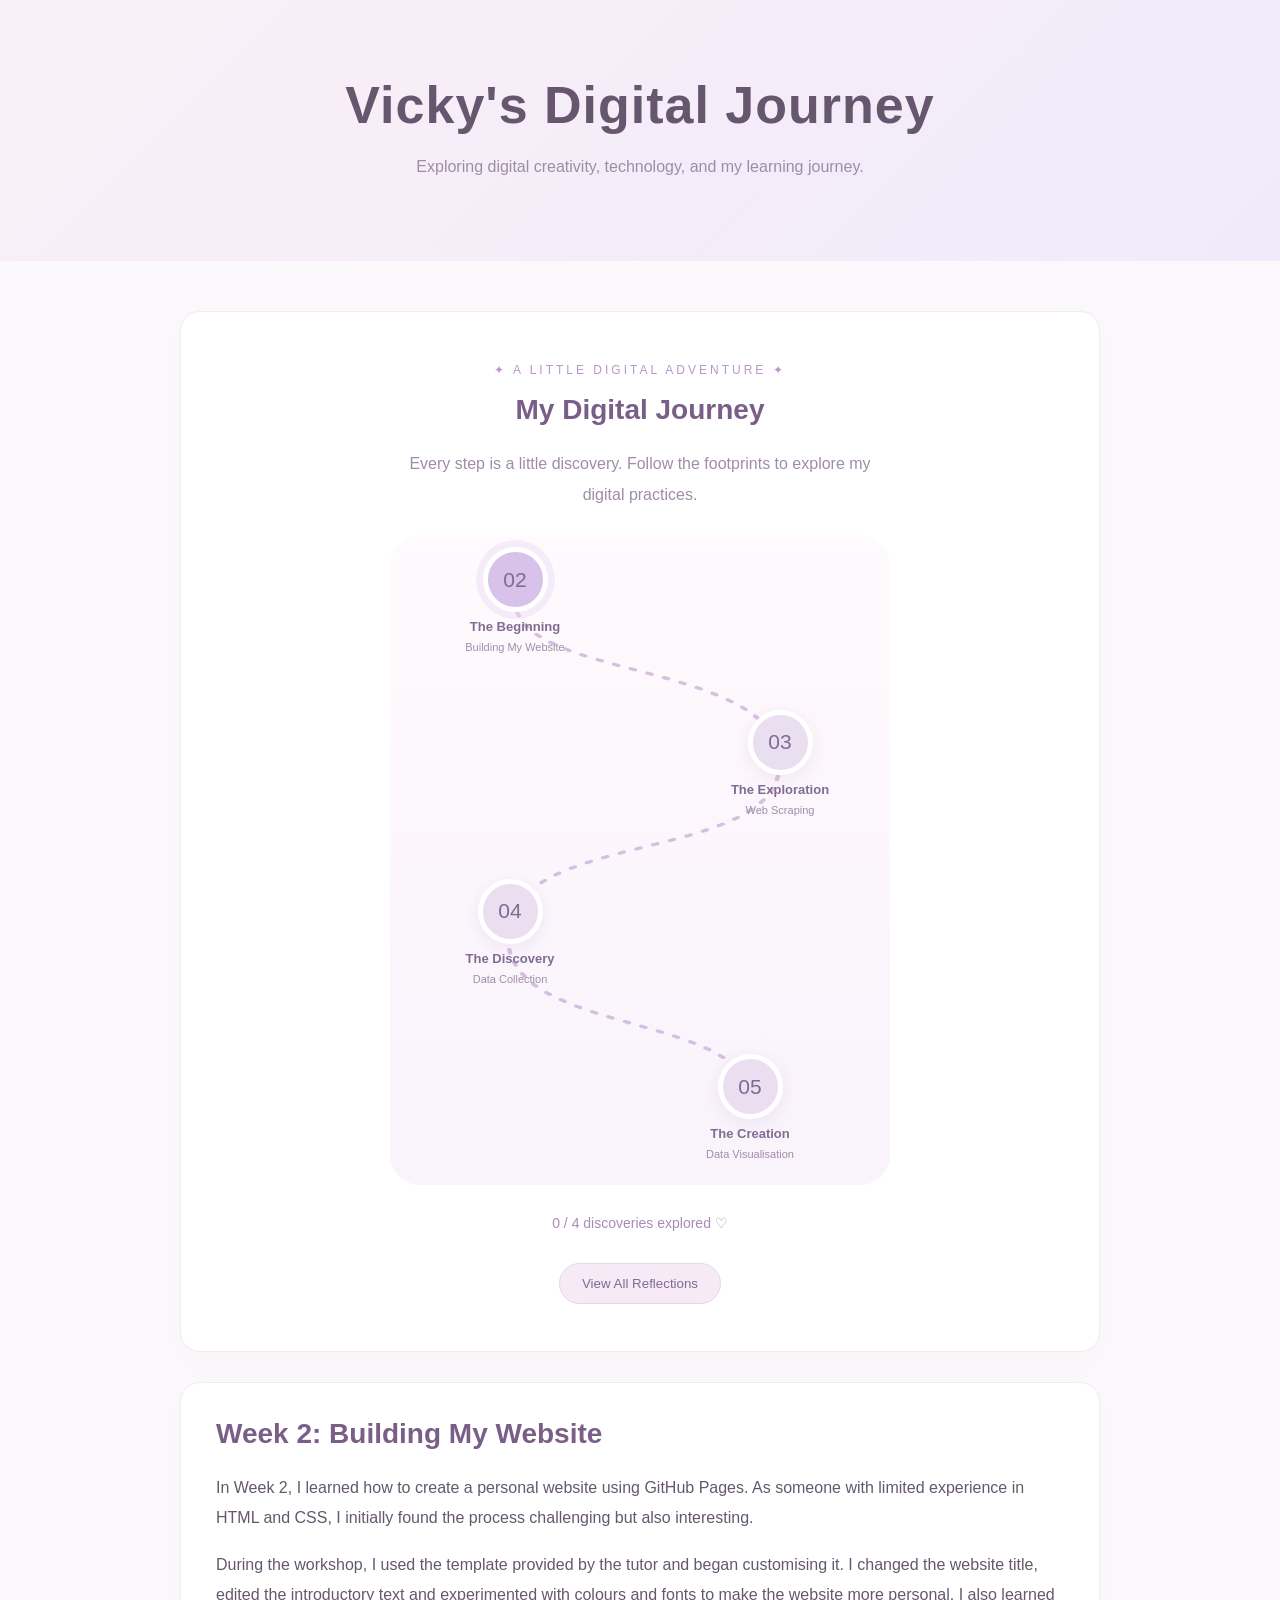
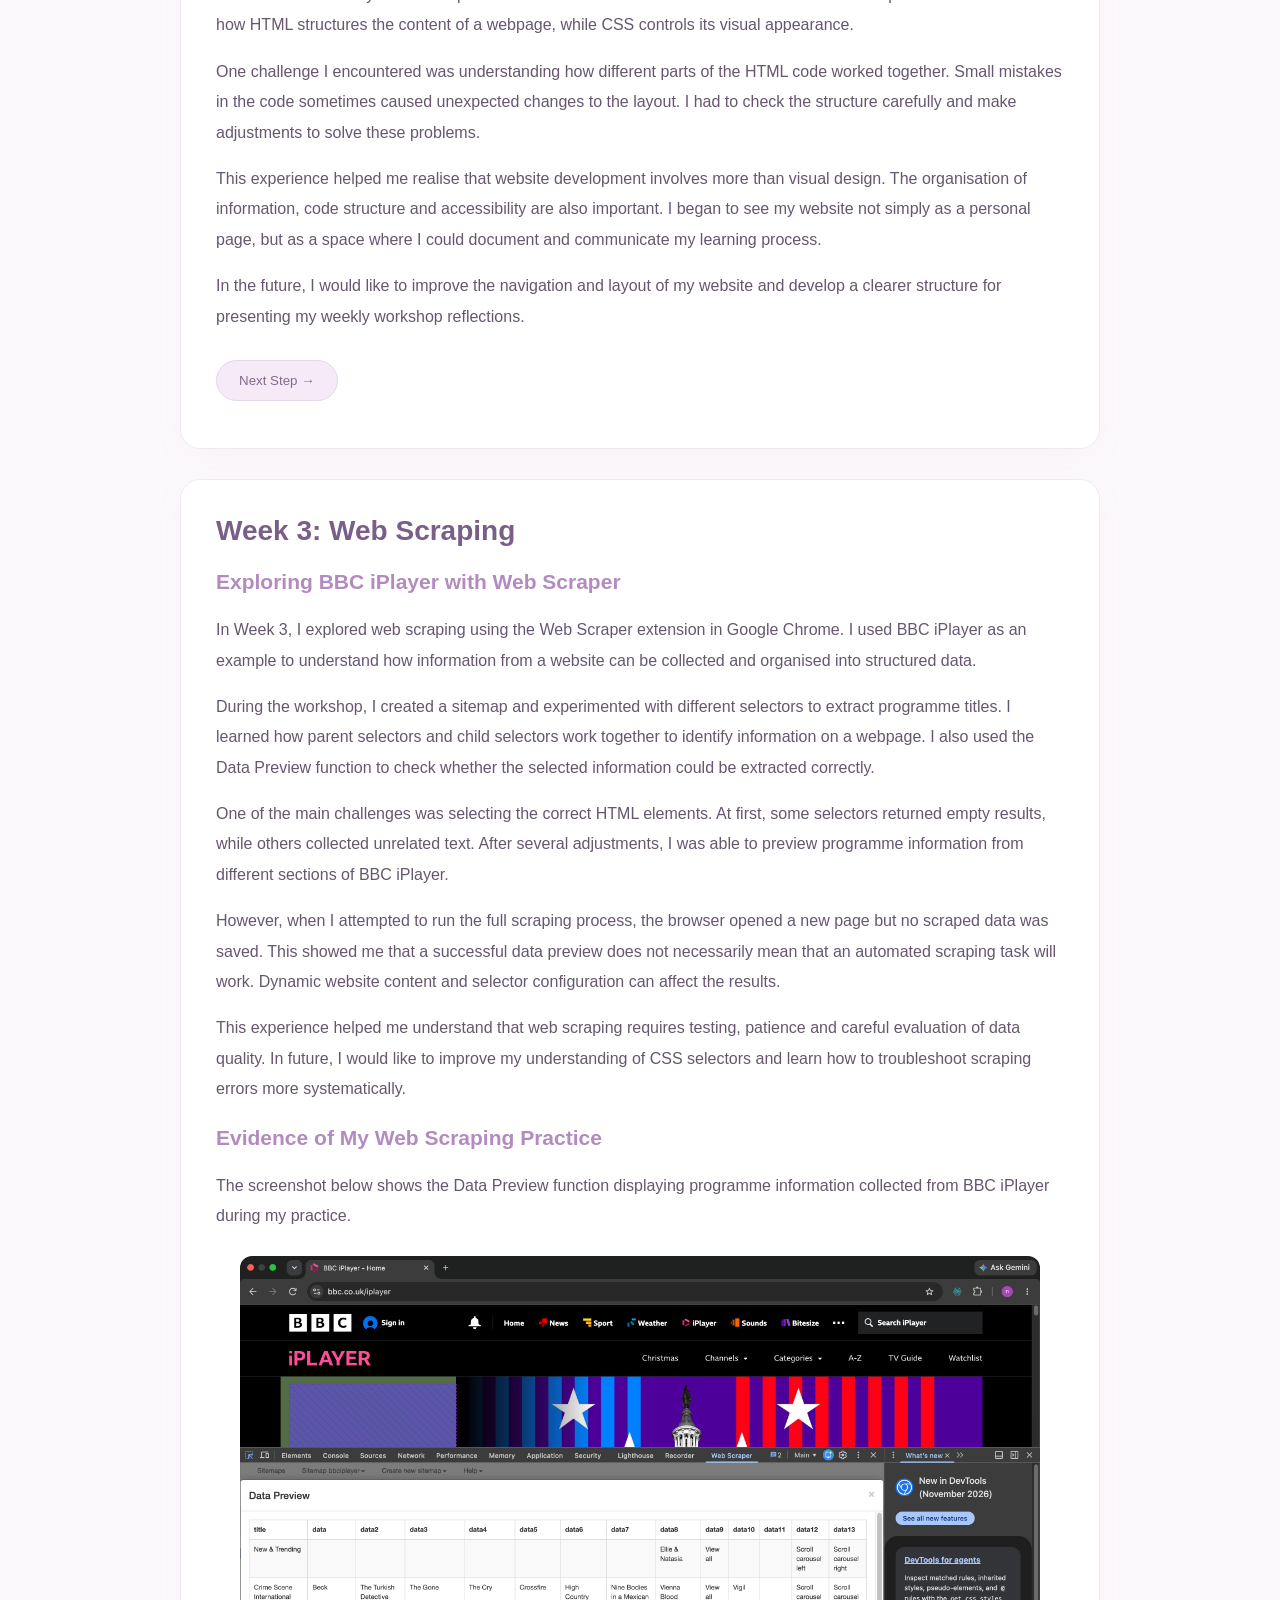
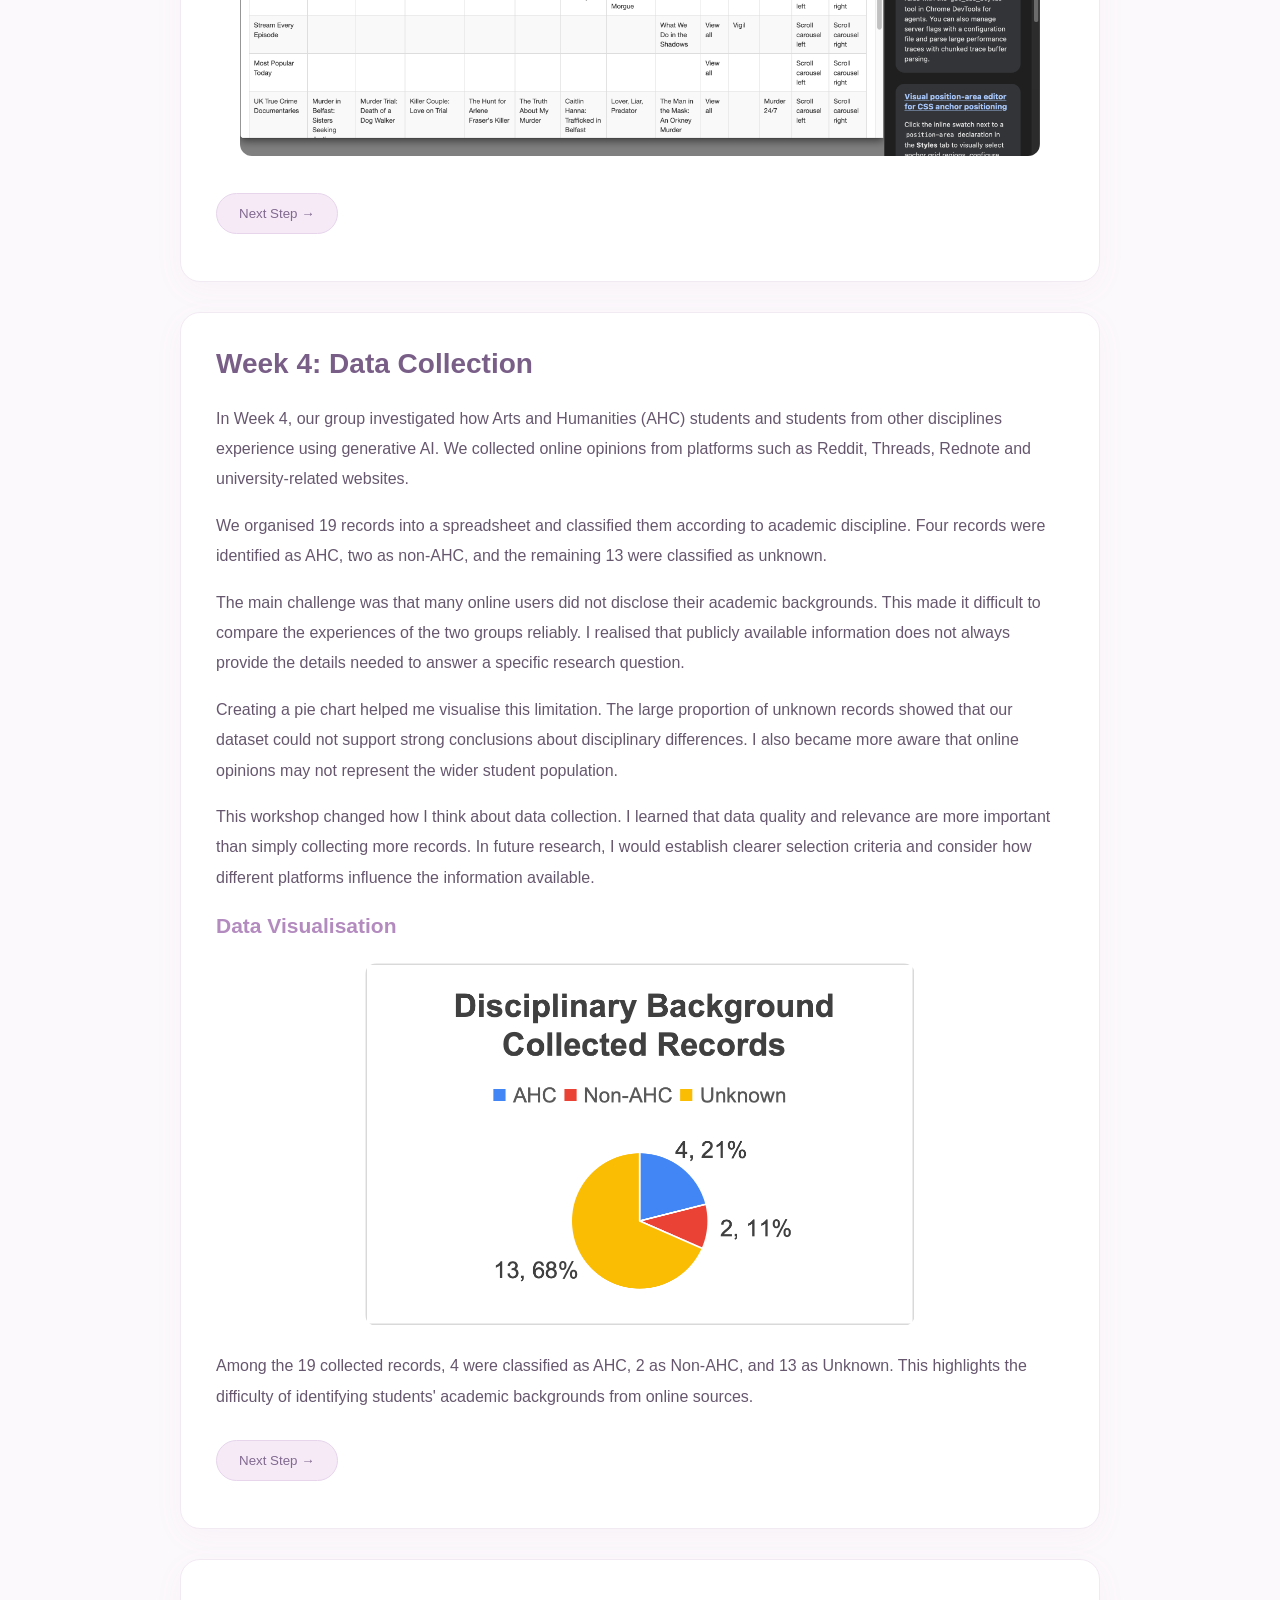
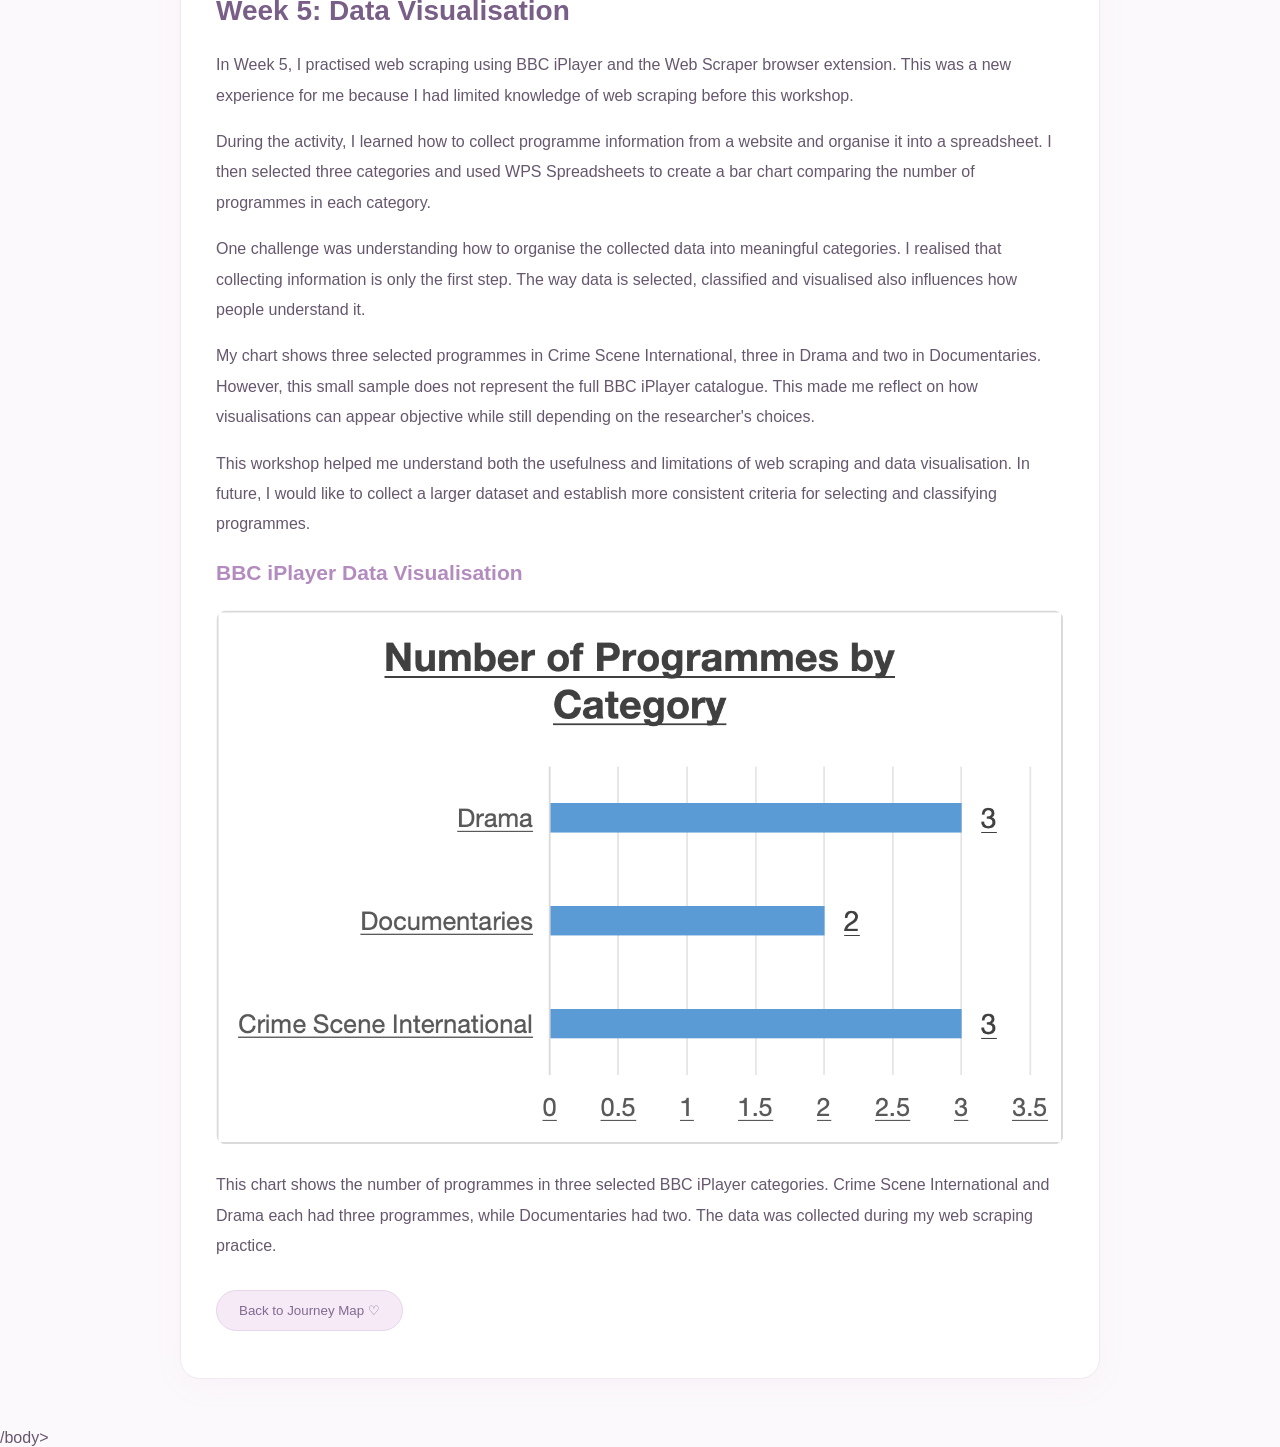
==== index.html @ 3b2c7983 "Update index.html" ====
<!DOCTYPE html>
<html lang="en">
<head>
    <meta charset="UTF-8">
    <meta name="viewport" content="width=device-width, initial-scale=1.0">
    <title>Vicky's Personal Website</title>
    <link rel="stylesheet" href="style.css">
</head>
<body>

<header>
    <h1>Vicky's Digital Journey</h1>
    <p>Exploring digital creativity, technology, and my learning journey.</p>
</header>
    
<main>
  
<section id="digital-practices" class="journey-home">
  <p class="journey-label">✦ A LITTLE DIGITAL ADVENTURE ✦</p>

  <h2>My Digital Journey</h2>
  <p class="journey-intro">
    Every step is a little discovery.
    Follow the footprints to explore my digital practices.
  </p>

  <div class="journey-map">
    <svg class="journey-path" viewBox="0 0 340 600"
         preserveAspectRatio="none" aria-hidden="true">
      <path d="M85 60 C85 135 265 115 265 210
               S80 270 80 370
               S265 435 245 540" />
    </svg>

    <button class="map-stop stop-1" data-week="2">
      <span class="stop-circle">02</span>
      <strong>The Beginning</strong>
      <small>Building My Website</small>
    </button>

    <button class="map-stop stop-2" data-week="3">
      <span class="stop-circle">03</span>
      <strong>The Exploration</strong>
      <small>Web Scraping</small>
    </button>

    <button class="map-stop stop-3" data-week="4">
      <span class="stop-circle">04</span>
      <strong>The Discovery</strong>
      <small>Data Collection</small>
    </button>

    <button class="map-stop stop-4" data-week="5">
      <span class="stop-circle">05</span>
      <strong>The Creation</strong>
      <small>Data Visualisation</small>
    </button>
  </div>

  <p id="journey-progress" class="journey-progress">
    Your journey begins here ♡
  </p>

  <button id="view-all" class="view-all">
    View All Reflections
  </button>
</section>

  <section id="week2">
    <h2>Week 2: Building My Website</h2>
   
<p>
  In Week 2, I learned how to create a personal website
  using GitHub Pages. As someone with limited experience
  in HTML and CSS, I initially found the process
  challenging but also interesting.
</p>

<p>
  During the workshop, I used the template provided
  by the tutor and began customising it. I changed
  the website title, edited the introductory text
  and experimented with colours and fonts to make
  the website more personal. I also learned how HTML
  structures the content of a webpage, while CSS
  controls its visual appearance.
</p>

<p>
  One challenge I encountered was understanding how
  different parts of the HTML code worked together.
  Small mistakes in the code sometimes caused
  unexpected changes to the layout. I had to check
  the structure carefully and make adjustments
  to solve these problems.
</p>

<p>
  This experience helped me realise that website
  development involves more than visual design.
  The organisation of information, code structure
  and accessibility are also important. I began
  to see my website not simply as a personal page,
  but as a space where I could document and
  communicate my learning process.
</p>

<p>
  In the future, I would like to improve the navigation
  and layout of my website and develop a clearer
  structure for presenting my weekly workshop
  reflections.
</p>
  </section>

<section id="week3">
  <h2>Week 3: Web Scraping</h2>

  <h3>Exploring BBC iPlayer with Web Scraper</h3>

  <p>
    In Week 3, I explored web scraping using the
    Web Scraper extension in Google Chrome.
    I used BBC iPlayer as an example to understand
    how information from a website can be collected
    and organised into structured data.
  </p>

  <p>
    During the workshop, I created a sitemap and
    experimented with different selectors to
    extract programme titles. I learned how
    parent selectors and child selectors work
    together to identify information on a webpage.
    I also used the Data Preview function to
    check whether the selected information
    could be extracted correctly.
  </p>

  <p>
    One of the main challenges was selecting
    the correct HTML elements. At first,
    some selectors returned empty results,
    while others collected unrelated text.
    After several adjustments, I was able
    to preview programme information from
    different sections of BBC iPlayer.
  </p>

  <p>
    However, when I attempted to run the full
    scraping process, the browser opened a
    new page but no scraped data was saved.
    This showed me that a successful data
    preview does not necessarily mean that
    an automated scraping task will work.
    Dynamic website content and selector
    configuration can affect the results.
  </p>

  <p>
    This experience helped me understand that
    web scraping requires testing, patience
    and careful evaluation of data quality.
    In future, I would like to improve my
    understanding of CSS selectors and
    learn how to troubleshoot scraping errors
    more systematically.
  </p>

  <h3>Evidence of My Web Scraping Practice</h3>

  <p>
    The screenshot below shows the Data Preview
    function displaying programme information
    collected from BBC iPlayer during my practice.
  </p>

 <img src="bbc-scraping.png"
     alt="BBC iPlayer web scraping data preview"
     width="800">
</section>
  <section id="week4">
    <h2>Week 4: Data Collection</h2>
   
<p>
  In Week 4, our group investigated how Arts and Humanities
  (AHC) students and students from other disciplines
  experience using generative AI. We collected online
  opinions from platforms such as Reddit, Threads,
  Rednote and university-related websites.
</p>

<p>
  We organised 19 records into a spreadsheet and
  classified them according to academic discipline.
  Four records were identified as AHC, two as non-AHC,
  and the remaining 13 were classified as unknown.
</p>

<p>
  The main challenge was that many online users did
  not disclose their academic backgrounds. This made
  it difficult to compare the experiences of the two
  groups reliably. I realised that publicly available
  information does not always provide the details
  needed to answer a specific research question.
</p>

<p>
  Creating a pie chart helped me visualise this
  limitation. The large proportion of unknown records
  showed that our dataset could not support strong
  conclusions about disciplinary differences.
  I also became more aware that online opinions may
  not represent the wider student population.
</p>

<p>
  This workshop changed how I think about data
  collection. I learned that data quality and relevance
  are more important than simply collecting more
  records. In future research, I would establish clearer
  selection criteria and consider how different
  platforms influence the information available.
</p>
      
<h3>Data Visualisation</h3>

<img
  src="饼png.png"
  alt="Pie chart showing the disciplinary background of collected records"
  style="width: 550px; max-width: 100%; height: auto;"
>

<p>
  Among the 19 collected records,
  4 were classified as AHC,
  2 as Non-AHC, and 13 as Unknown.
  This highlights the difficulty of
  identifying students' academic
  backgrounds from online sources.
</p>
  </section>

  <section id="week5">
    <h2>Week 5: Data Visualisation</h2>
   
<p>
  In Week 5, I practised web scraping using BBC iPlayer
  and the Web Scraper browser extension. This was a new
  experience for me because I had limited knowledge
  of web scraping before this workshop.
</p>

<p>
  During the activity, I learned how to collect programme
  information from a website and organise it into a
  spreadsheet. I then selected three categories and used
  WPS Spreadsheets to create a bar chart comparing the
  number of programmes in each category.
</p>

<p>
  One challenge was understanding how to organise the
  collected data into meaningful categories. I realised
  that collecting information is only the first step.
  The way data is selected, classified and visualised
  also influences how people understand it.
</p>

<p>
  My chart shows three selected programmes in Crime
  Scene International, three in Drama and two in
  Documentaries. However, this small sample does not
  represent the full BBC iPlayer catalogue. This made
  me reflect on how visualisations can appear objective
  while still depending on the researcher's choices.
</p>

<p>
  This workshop helped me understand both the usefulness
  and limitations of web scraping and data visualisation.
  In future, I would like to collect a larger dataset
  and establish more consistent criteria for selecting
  and classifying programmes.
</p>

      
<h3>BBC iPlayer Data Visualisation</h3>

<img
    src="bbc-chart.png"
    alt="Bar chart of selected BBC iPlayer programmes"
>

<p>
    This chart shows the number of programmes
    in three selected BBC iPlayer categories.
    Crime Scene International and Drama each
    had three programmes, while Documentaries
    had two. The data was collected during
    my web scraping practice.
</p>
  </section>
</main>


<script>
document.addEventListener("DOMContentLoaded", () => {
    const weeks = [2, 3, 4, 5];
    const stops = document.querySelectorAll(".map-stop");
    const progress = document.getElementById("journey-progress");

    let visited = new Set();

    try {
        const saved = JSON.parse(
            localStorage.getItem("vicky-journey") || "[]"
        );
        visited = new Set(saved.filter(w => weeks.includes(w)));
    } catch (error) {
        visited = new Set();
    }

    function updateMap() {
        stops.forEach(stop => {
            const week = Number(stop.dataset.week);
            stop.classList.toggle("completed", visited.has(week));
            stop.classList.toggle(
                "current",
                !visited.has(week) &&
                week === weeks.find(w => !visited.has(w))
            );
            stop.setAttribute(
                "aria-label",
                `Explore Week ${week}`
            );
        });

        progress.textContent =
            visited.size === 4
            ? "Journey completed! ✦"
            : `${visited.size} / 4 discoveries explored ♡`;
    }

    function explore(week) {
        visited.add(week);

        try {
            localStorage.setItem(
                "vicky-journey",
                JSON.stringify([...visited])
            );
        } catch (error) {
            // Continue without saved progress.
        }

        updateMap();
        document.getElementById(`week${week}`)
            ?.scrollIntoView({ behavior: "smooth" });
    }

    stops.forEach(stop => {
        stop.addEventListener("click", () => {
            explore(Number(stop.dataset.week));
        });
    });

    weeks.forEach((week, index) => {
        const section = document.getElementById(`week${week}`);
        if (!section) return;

        const button = document.createElement("button");
        button.className = "next-step";

        if (index < weeks.length - 1) {
            button.textContent = "Next Step →";
            button.addEventListener("click", () => {
                explore(weeks[index + 1]);
            });
        } else {
            button.textContent = "Back to Journey Map ♡";
            button.addEventListener("click", () => {
                document.getElementById("digital-practices")
                    ?.scrollIntoView({ behavior: "smooth" });
            });
        }

        section.appendChild(button);
    });

    document.getElementById("view-all")
        ?.addEventListener("click", () => {
            document.getElementById("week2")
                ?.scrollIntoView({ behavior: "smooth" });
        });

    updateMap();
});
</script>
/body>
</html>
---- style.css ----
/* Vicky's Digital Journey */

:root {
    --background: #fcf9fc;
    --white: #ffffff;
    --pink: #f5ddea;
    --lavender: #e6daf5;
    --purple: #aa8abd;
    --text: #66576e;
    --muted: #9e8da6;
}

* {
    box-sizing: border-box;
}

html {
    scroll-behavior: smooth;
}

body {
    margin: 0;
    font-family: Arial, sans-serif;
    background: var(--background);
    color: var(--text);
}

/* Header */

header {
    background: linear-gradient(
        135deg,
        #faf0f7,
        #f0eafa
    );
    color: var(--text);
    text-align: center;
    padding: 75px 20px 65px;
}

header h1 {
    font-size: clamp(32px, 5vw, 52px);
    font-weight: 600;
    letter-spacing: 1px;
    margin: 0 0 18px;
}

header p {
    color: var(--muted);
    font-size: 16px;
    line-height: 1.7;
}

/* Navigation */

nav {
    background: #ffffff;
    text-align: center;
    padding: 20px;
    border-bottom: 1px solid #f1e7f2;
}

nav a {
    color: #9475a5;
    text-decoration: none;
    margin: 0 15px;
    font-size: 14px;
    transition: color 0.3s;
}

nav a:hover {
    color: #d28cb7;
}

/* Main content */

main {
    max-width: 960px;
    margin: 50px auto;
    padding: 0 20px;
}

main section,
.card {
    background: var(--white);
    padding: 35px;
    margin-bottom: 30px;
    border-radius: 20px;
    border: 1px solid #f2eaf3;
    box-shadow: 0 8px 30px rgba(150, 120, 160, 0.05);
}

/* Headings */

main h2 {
    color: #795f88;
    font-size: 28px;
    margin-top: 0;
}

main h3 {
    color: #b38bbf;
    font-size: 21px;
}

/* Text */

main p {
    font-size: 16px;
    line-height: 1.9;
}

main a {
    color: #a37cb6;
}

main a:hover {
    color: #d28cb7;
}

/* Images and charts */

main img {
    display: block;
    max-width: 100%;
    height: auto;
    margin: 25px auto;
    border-radius: 12px;
}

/* Footer */

footer {
    text-align: center;
    padding: 35px 20px;
    background: #f5edf7;
    color: var(--muted);
    font-size: 13px;
}

/* Mobile */

@media (max-width: 600px) {
    header {
        padding: 55px 20px;
    }

    main {
        margin: 25px auto;
    }

    main section,
    .card {
        padding: 22px;
    }

    nav a {
        display: inline-block;
        margin: 7px;
    }
}


/* Dreamy journey map */

.journey-home {
    text-align: center;
    overflow: hidden;
}

.journey-label {
    font-size: 12px !important;
    letter-spacing: 3px;
    color: #b996c9;
}

.journey-intro {
    max-width: 500px;
    margin: 0 auto;
    color: #a08ca8;
}

.journey-map {
    position: relative;
    width: min(100%, 500px);
    height: 650px;
    margin: 25px auto;
    background: linear-gradient(
        180deg, #fffafd, #f9f3fc
    );
    border-radius: 30px;
}

.journey-path {
    position: absolute;
    inset: 0;
    width: 100%;
    height: 100%;
    overflow: visible;
}

.journey-path path {
    fill: none;
    stroke: #d7bfe1;
    stroke-width: 3;
    stroke-linecap: round;
    stroke-dasharray: 3 9;
}

.map-stop {
    position: absolute;
    transform: translate(-50%, -50%);
    border: none;
    background: transparent;
    cursor: pointer;
    display: flex;
    align-items: center;
    flex-direction: column;
    gap: 7px;
    width: 160px;
    color: #826b91;
    font-family: inherit;
}

.stop-circle {
    width: 65px;
    height: 65px;
    border-radius: 50%;
    display: grid;
    place-items: center;
    background: #e9dff0;
    border: 5px solid white;
    box-shadow: 0 4px 18px #bda5c333;
    font-size: 21px;
    transition: all 0.3s ease;
}

.map-stop strong {
    font-size: 13px;
}

.map-stop small {
    font-size: 11px;
    color: #a18eaa;
}

.map-stop:hover .stop-circle,
.map-stop:focus-visible .stop-circle {
    transform: scale(1.12);
}

.map-stop.completed .stop-circle {
    background: #f4d5e7;
}

.map-stop.current .stop-circle {
    background: #d8c2eb;
    box-shadow: 0 0 0 7px #eadbf477;
}

.stop-1 { left: 25%; top: 10%; }
.stop-2 { left: 78%; top: 35%; }
.stop-3 { left: 24%; top: 61%; }
.stop-4 { left: 72%; top: 88%; }

.journey-progress {
    color: #a78cb4;
    font-size: 14px;
}

.view-all,
.next-step {
    border: 1px solid #e6d5eb;
    background: #f6eaf7;
    color: #826a90;
    padding: 12px 22px;
    border-radius: 30px;
    cursor: pointer;
    font-family: inherit;
    margin: 12px 0;
}

.view-all:hover,
.next-step:hover {
    background: #ecd9f0;
}

@media (max-width: 600px) {
    .journey-map {
        height: 580px;
    }

    .map-stop {
        width: 125px;
    }

    .map-stop strong {
        font-size: 12px;
    }

    .map-stop small {
        font-size: 10px;
    }
}
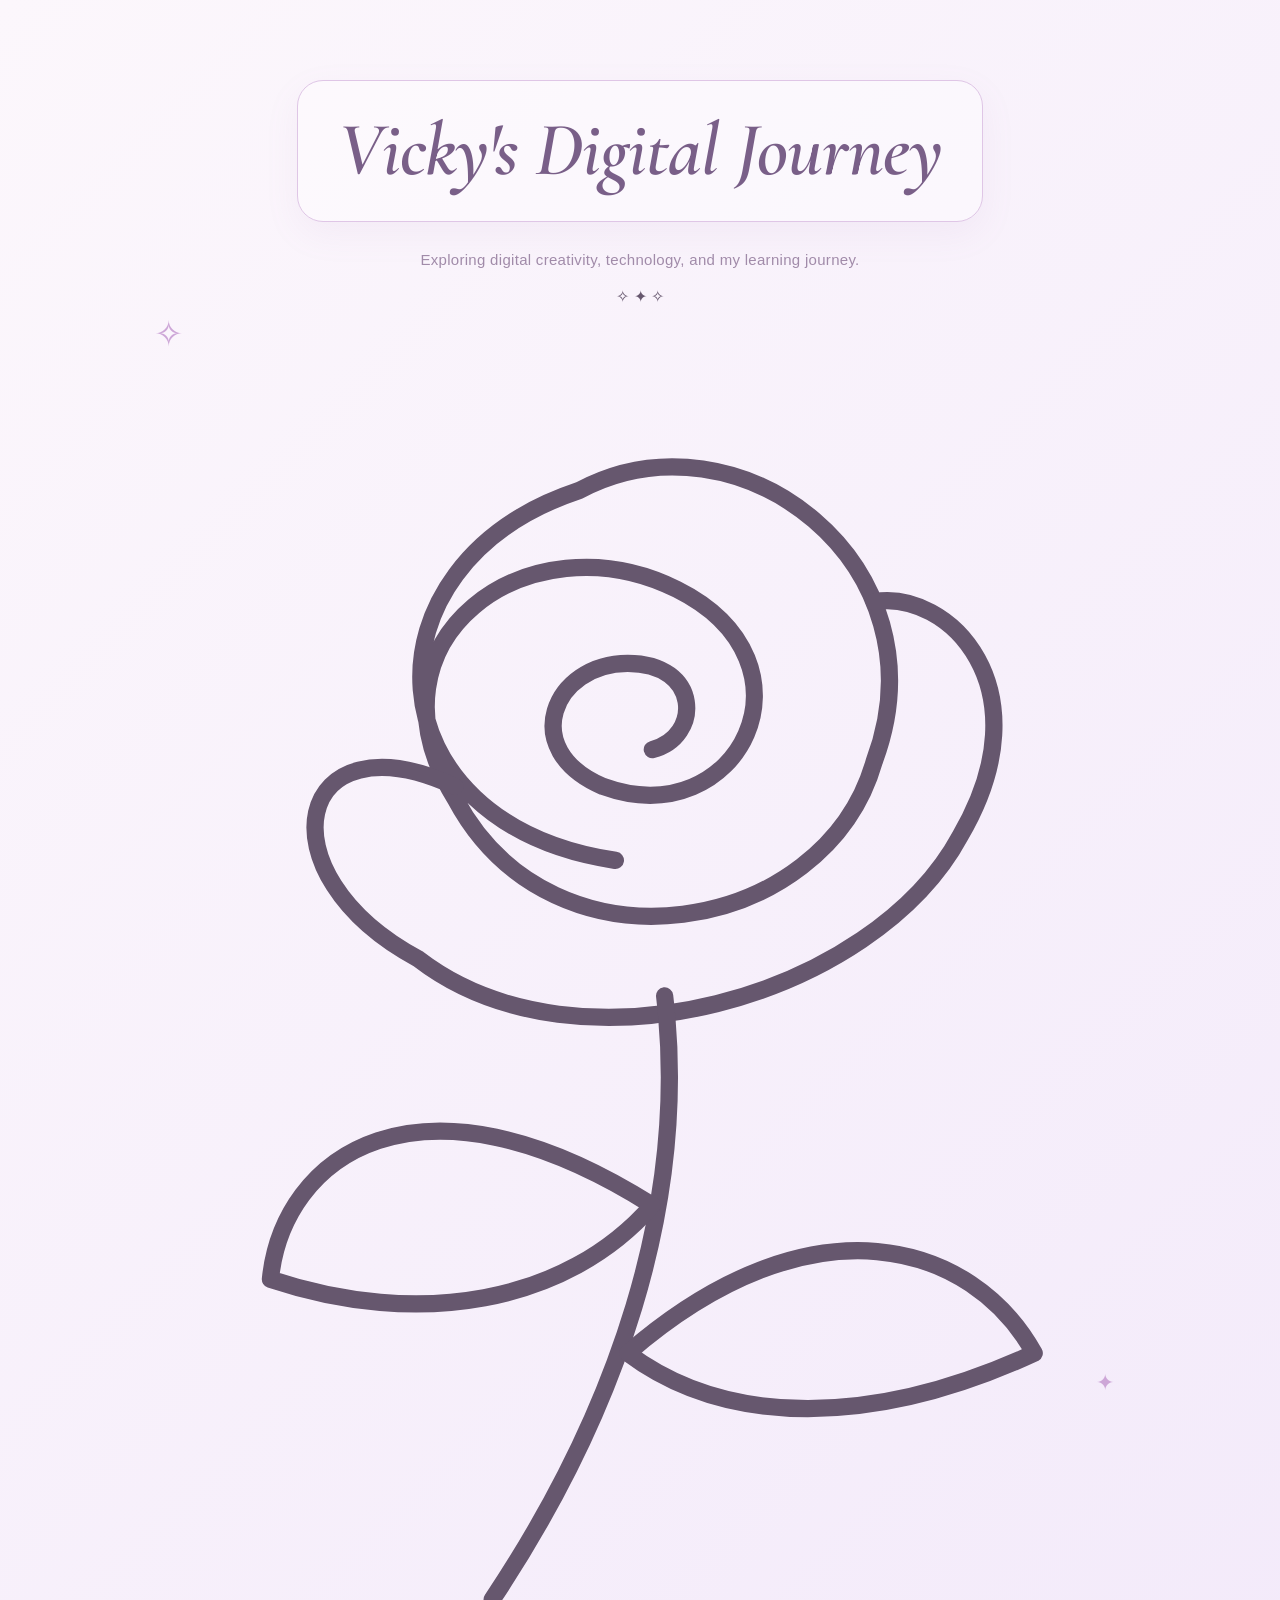
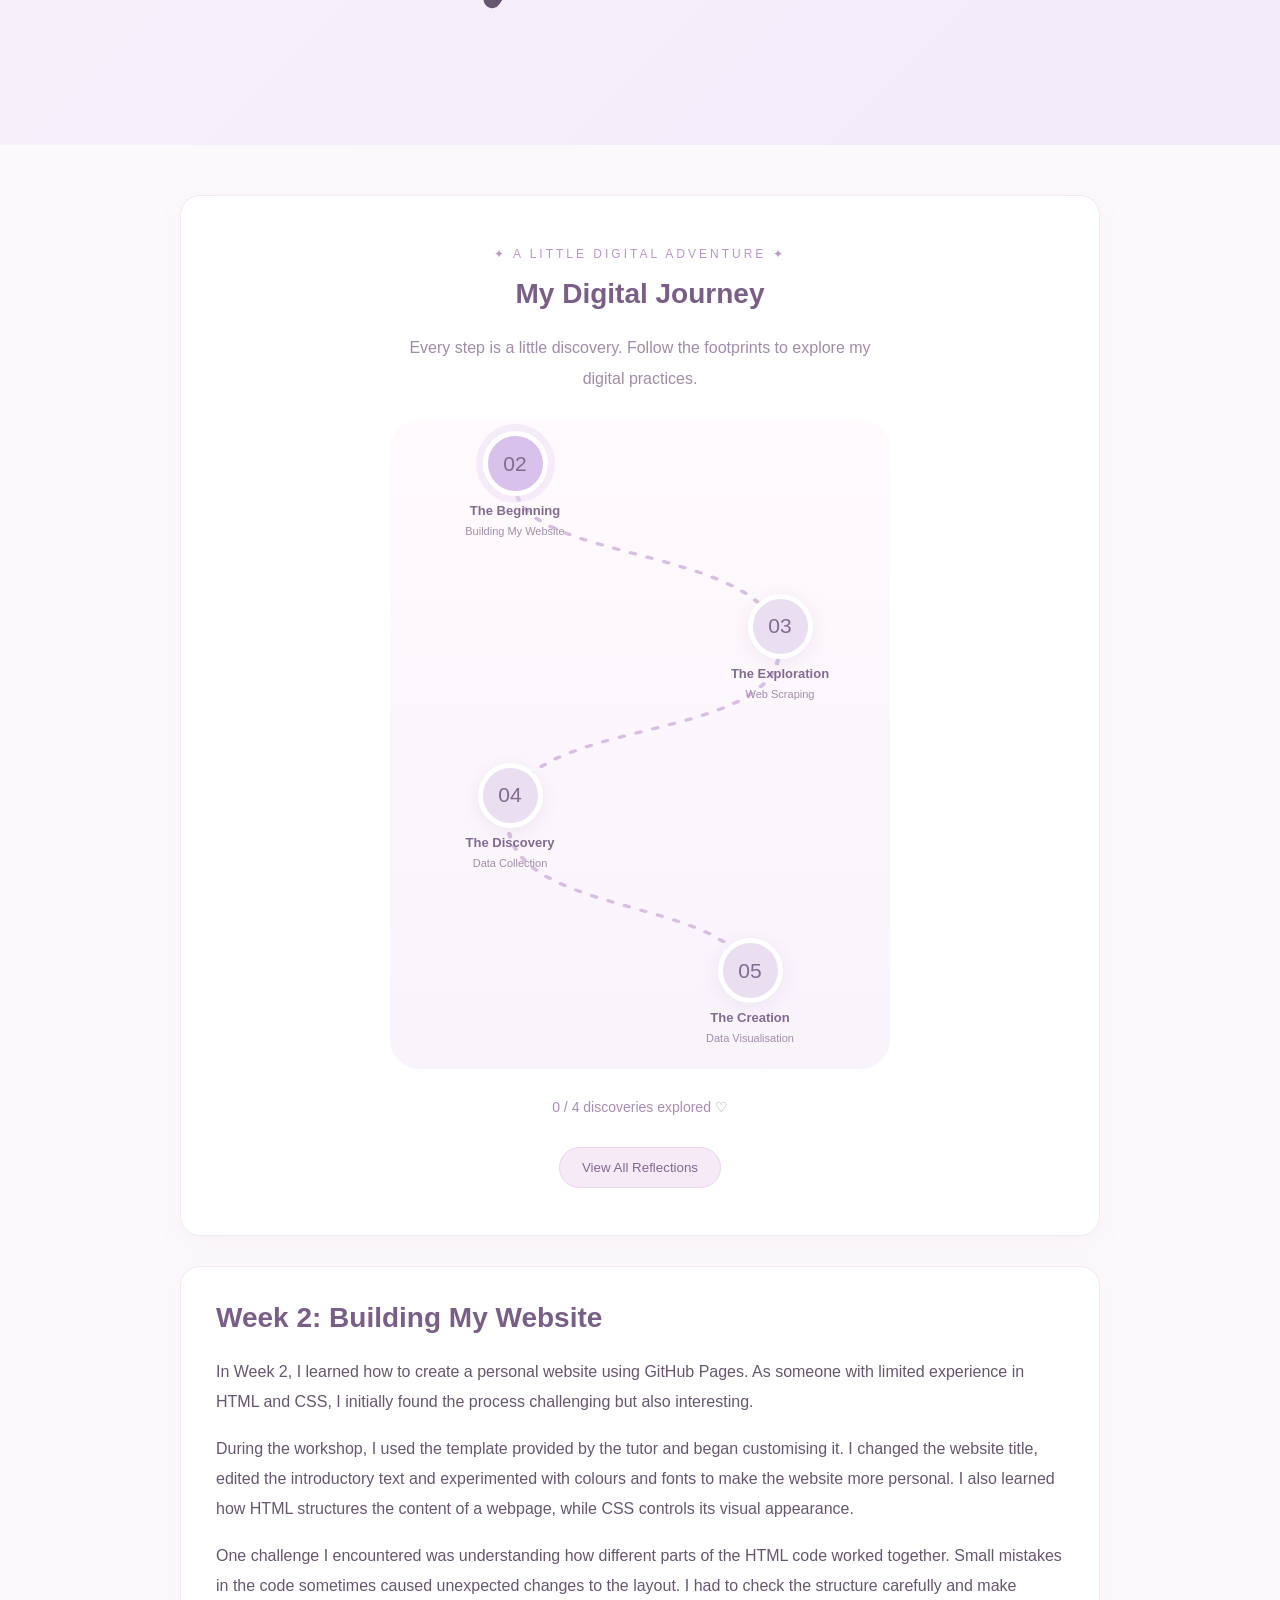
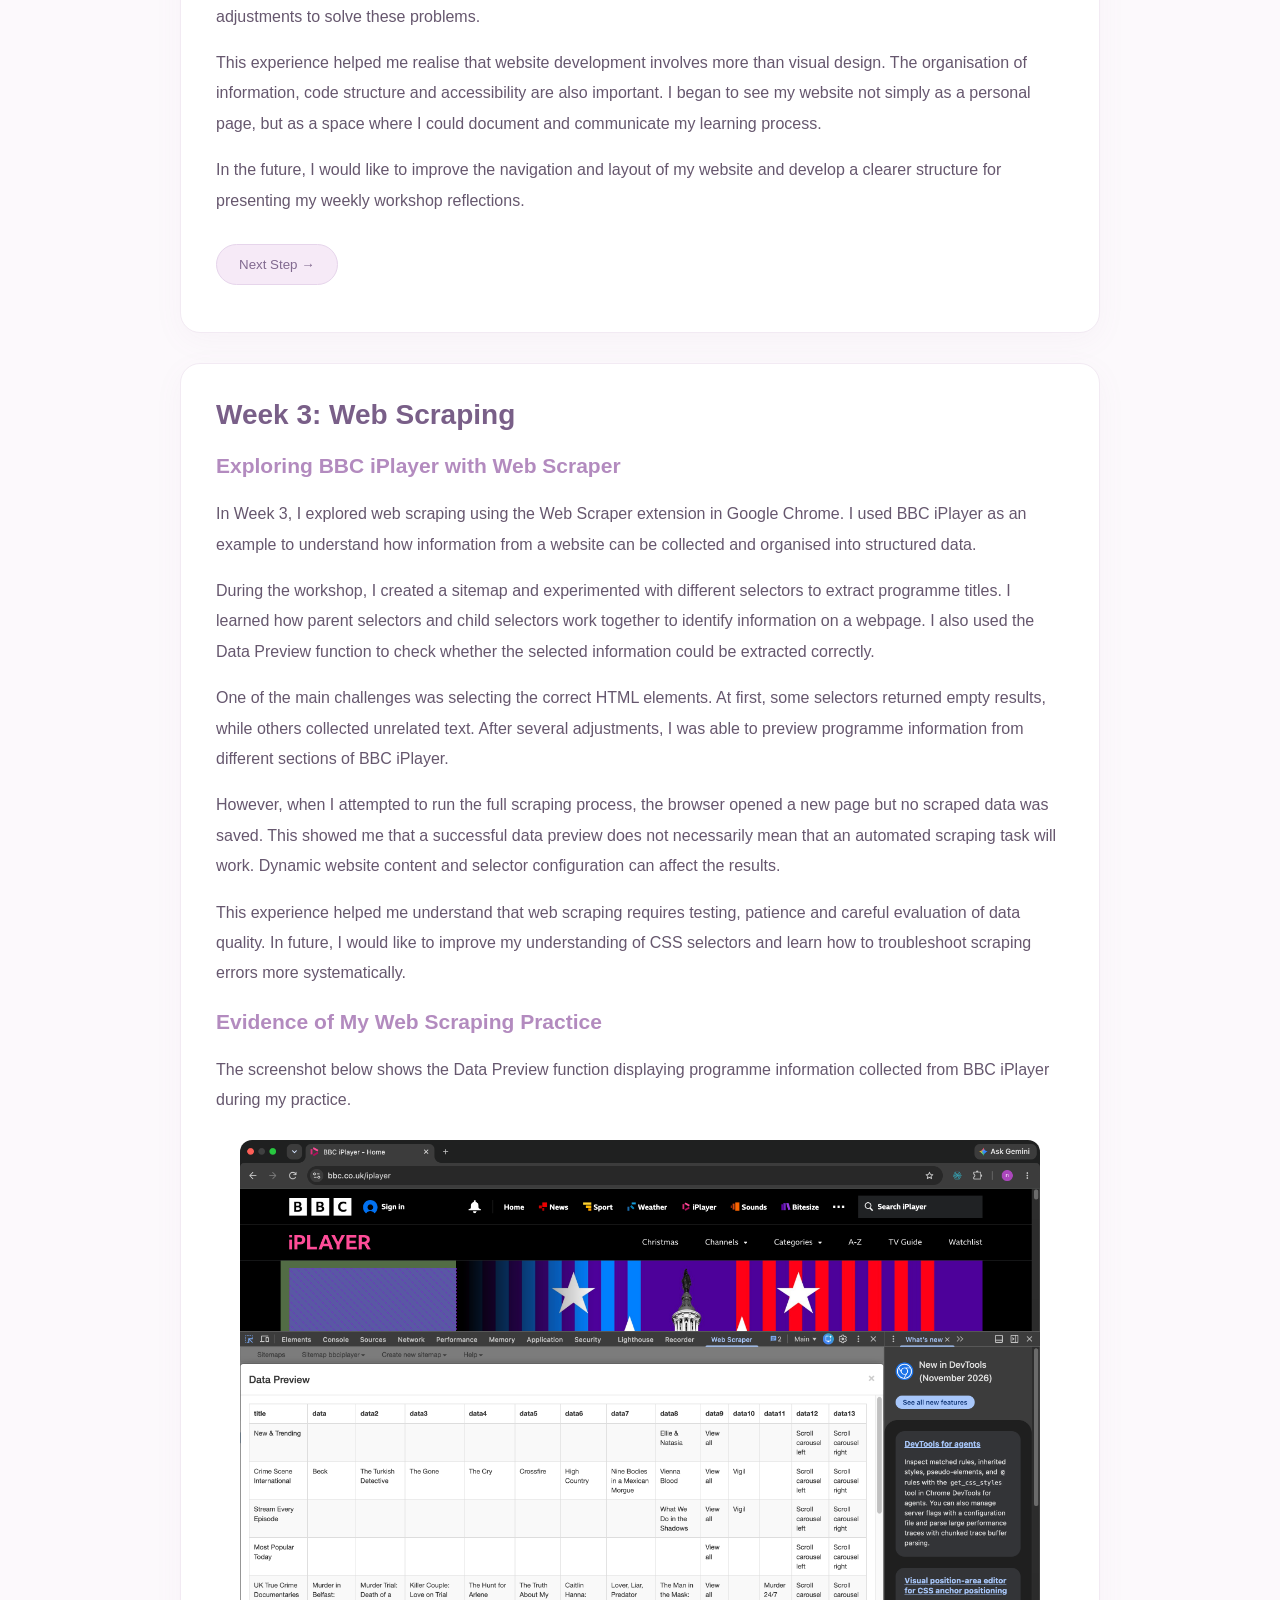
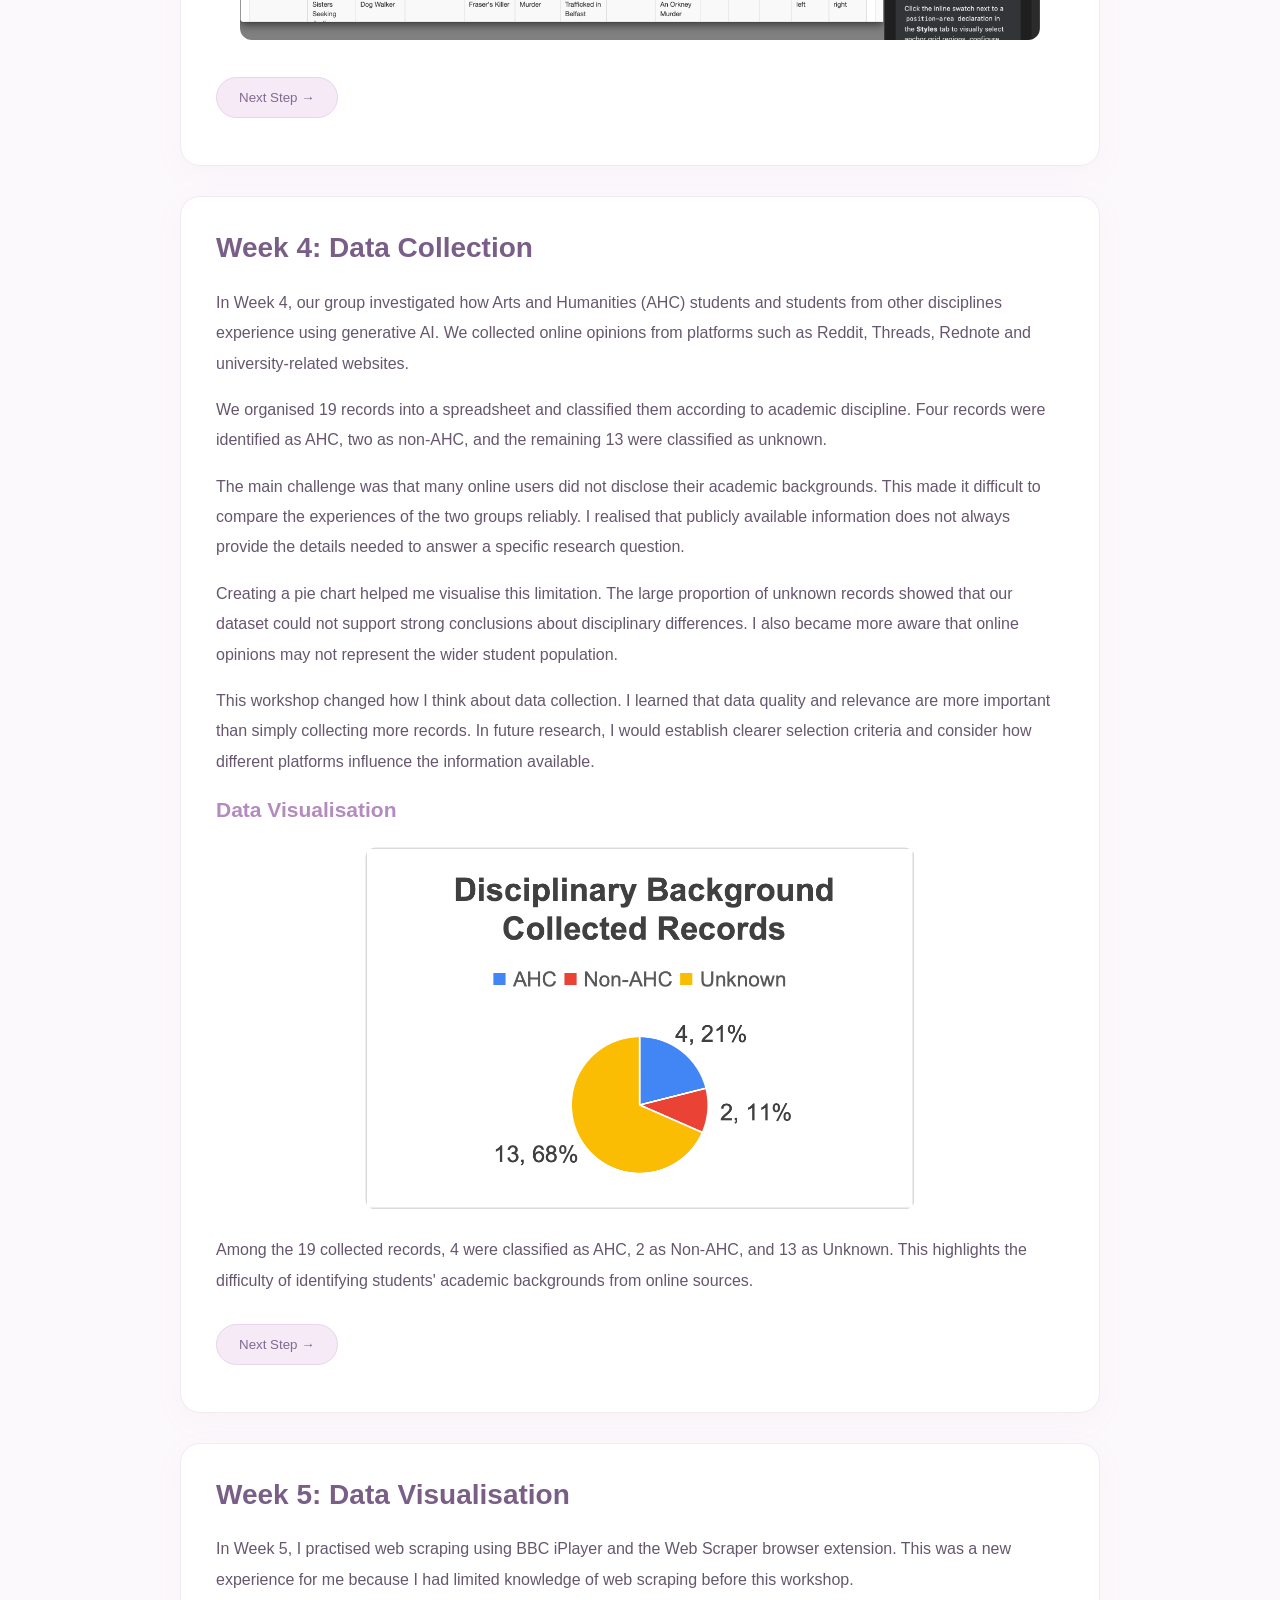
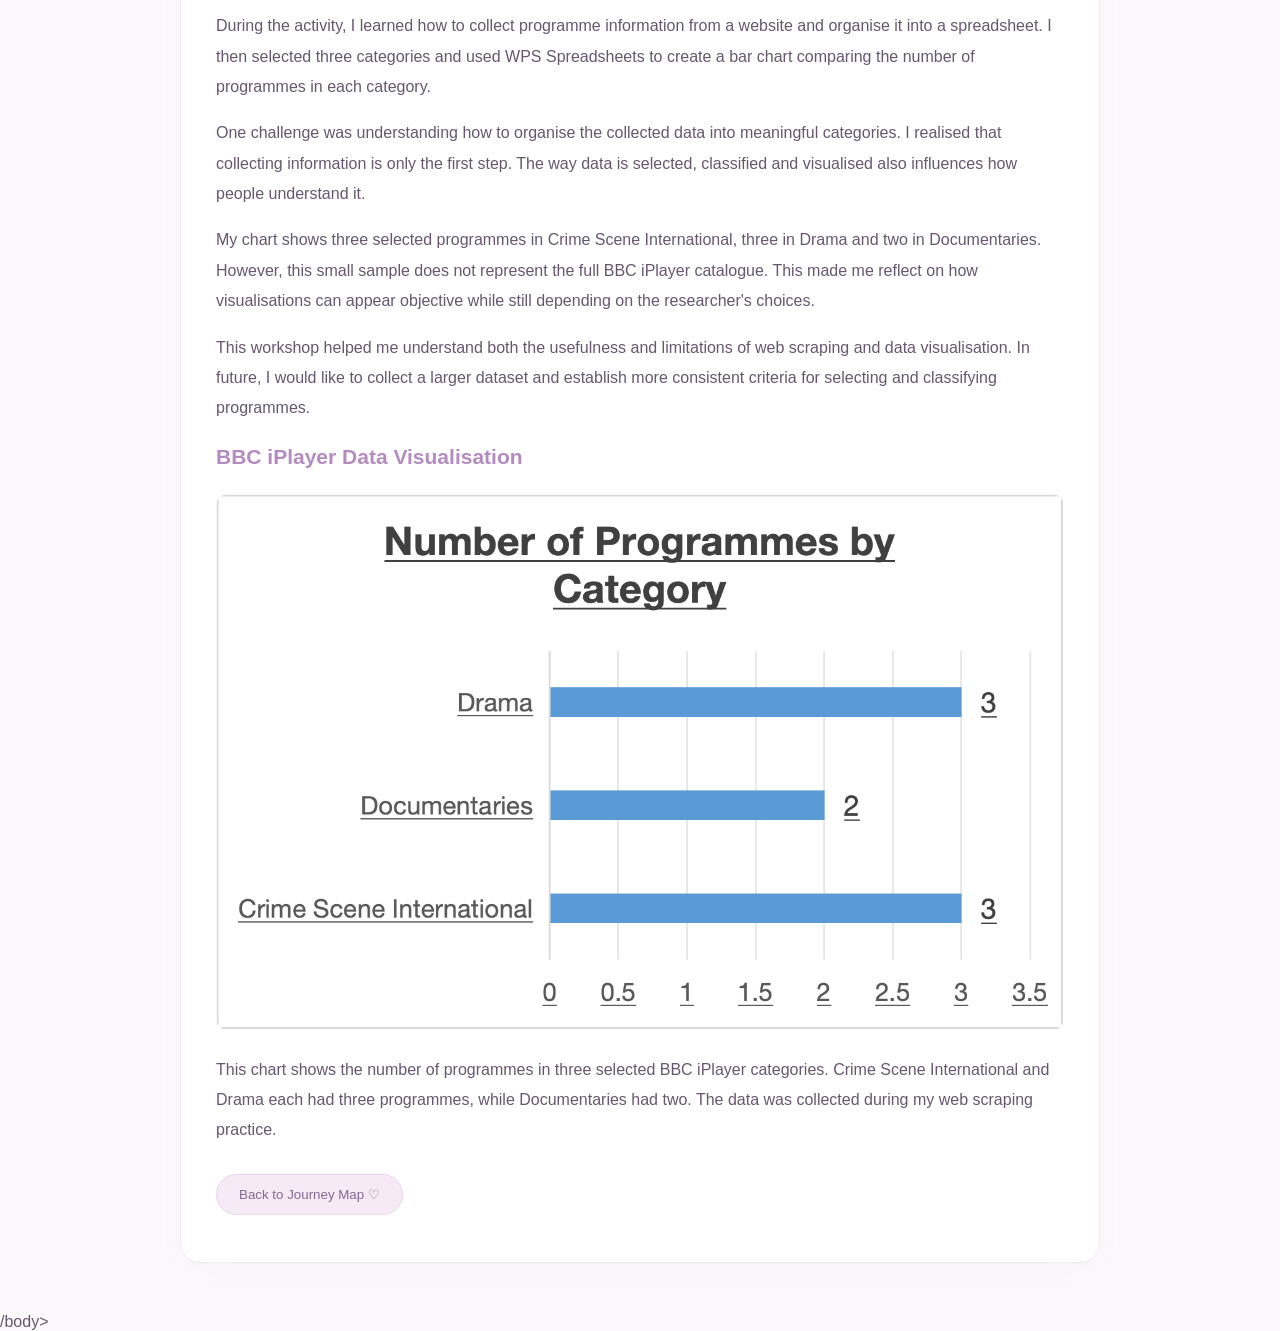
==== commit 20cb2791: "Refactor index.html structure and content" ====
--- a/index.html
+++ b/index.html
@@ -3,15 +3,41 @@
 <head>
     <meta charset="UTF-8">
     <meta name="viewport" content="width=device-width, initial-scale=1.0">
-    <title>Vicky's Personal Website</title>
-    <link rel="stylesheet" href="style.css">
+    
+<title>Vicky's Digital Journey</title>
+
+<link rel="preconnect" href="https://fonts.googleapis.com">
+<link rel="preconnect" href="https://fonts.gstatic.com" crossorigin>
+<link href="https://fonts.googleapis.com/css2?family=Cormorant+Garamond:ital,wght@0,500;0,600;1,500;1,600&display=swap" rel="stylesheet">
+
+<link rel="stylesheet" href="style.css">
+
 </head>
 <body>
+
 
 <header>
     <h1>Vicky's Digital Journey</h1>
     <p>Exploring digital creativity, technology, and my learning journey.</p>
+
+    <!-- Minimal animated stars -->
+    <span class="hero-sparkle sparkle-one" aria-hidden="true">✧</span>
+    <span class="hero-sparkle sparkle-two" aria-hidden="true">✦</span>
+    <span class="hero-sparkle sparkle-three" aria-hidden="true">✧</span>
+
+    <!-- Minimal line-art rose -->
+    <svg class="hero-rose" viewBox="0 0 100 110"
+         fill="none" stroke="currentColor"
+         stroke-width="1.4" stroke-linecap="round"
+         stroke-linejoin="round" aria-hidden="true">
+        <path d="M48 45 C28 42 27 21 45 15 C58 8 75 21 69 37 C65 51 43 55 35 40 C27 27 41 17 53 23 C65 29 58 43 47 39 C40 36 43 29 49 29 C55 29 55 35 51 36"/>
+        <path d="M35 39 C22 33 19 46 32 53 C45 63 69 56 76 43 C83 31 75 23 69 24"/>
+        <path d="M52 56 C54 73 48 90 38 105"/>
+        <path d="M51 73 C32 61 21 69 20 79 C32 83 44 81 51 73"/>
+        <path d="M49 85 C64 72 77 76 82 85 C69 91 57 91 49 85"/>
+    </svg>
 </header>
+
     
 <main>
   
--- a/style.css
+++ b/style.css
@@ -303,3 +303,133 @@
         font-size: 10px;
     }
 }
+
+
+/* Elegant journey title */
+
+header {
+    position: relative;
+    overflow: hidden;
+    padding: 75px 20px;
+}
+
+header h1 {
+    font-family: "Cormorant Garamond", Georgia, serif;
+    font-size: clamp(46px, 7vw, 82px);
+    font-weight: 600;
+    font-style: italic;
+    line-height: 1.05;
+    letter-spacing: -1px;
+    color: #775c86;
+    max-width: 850px;
+    margin: 0 auto 24px;
+}
+
+header p {
+    font-size: 15px;
+    color: #a48da9;
+    letter-spacing: 0.3px;
+}
+
+/* Decorative floating stars */
+
+header::before,
+header::after {
+    content: "✧";
+    position: absolute;
+    color: #cda6d7;
+    pointer-events: none;
+    animation: floatingStar 4s ease-in-out infinite;
+}
+
+header::before {
+    top: 18%;
+    left: 12%;
+    font-size: 35px;
+}
+
+header::after {
+    content: "✦";
+    right: 13%;
+    bottom: 20%;
+    font-size: 22px;
+    animation-delay: 1.8s;
+}
+
+@keyframes floatingStar {
+    0%, 100% {
+        opacity: 0.35;
+        transform: translateY(0) rotate(0deg);
+    }
+
+    50% {
+        opacity: 0.9;
+        transform: translateY(-12px) rotate(12deg);
+    }
+}
+
+@media (prefers-reduced-motion: reduce) {
+    header::before,
+    header::after {
+        animation: none;
+    }
+}
+
+
+/* Minimal INS-style floating title */
+
+header {
+    position: relative;
+    padding: 80px 24px;
+    background: linear-gradient(
+        135deg,
+        #fcf7fc 0%,
+        #f3eafa 100%
+    );
+    overflow: hidden;
+}
+
+header h1 {
+    display: block;
+    width: fit-content;
+    max-width: 100%;
+    margin: 0 auto 20px;
+    padding: 28px 40px;
+
+    font-family: "Cormorant Garamond", Georgia, serif;
+    font-size: clamp(42px, 6vw, 76px);
+    font-style: italic;
+    font-weight: 600;
+    line-height: 1.1;
+    color: #795f88;
+
+    background: rgba(255, 255, 255, 0.35);
+    border: 1px solid #dfc6e6;
+    border-radius: 26px;
+
+    box-shadow: 0 12px 35px rgba(166, 128, 181, 0.08);
+
+    animation: titleFloat 5s ease-in-out infinite;
+}
+
+@keyframes titleFloat {
+    0%, 100% {
+        transform: translateY(0);
+    }
+
+    50% {
+        transform: translateY(-7px);
+    }
+}
+
+header p {
+    color: #a18ba9;
+    font-size: 15px;
+    margin-top: 25px;
+}
+
+@media (prefers-reduced-motion: reduce) {
+    header h1 {
+        animation: none;
+    }
+}
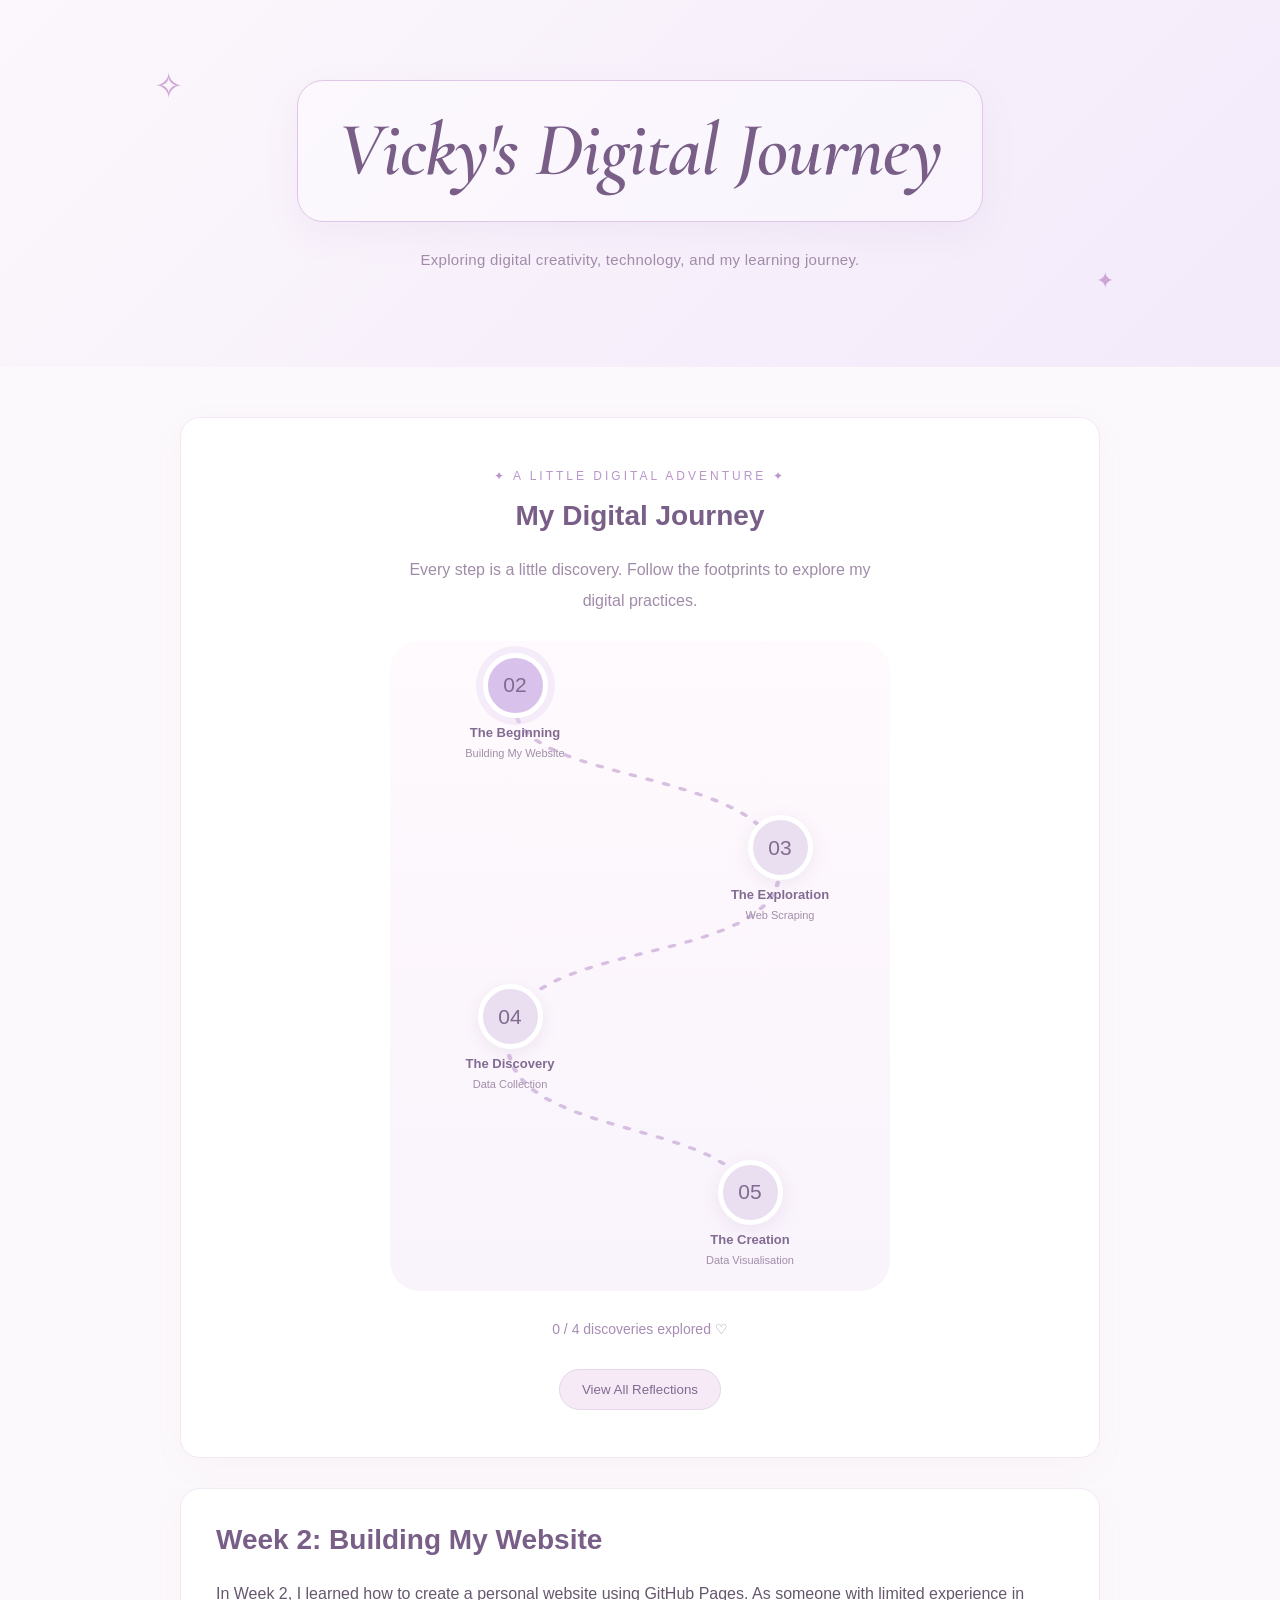
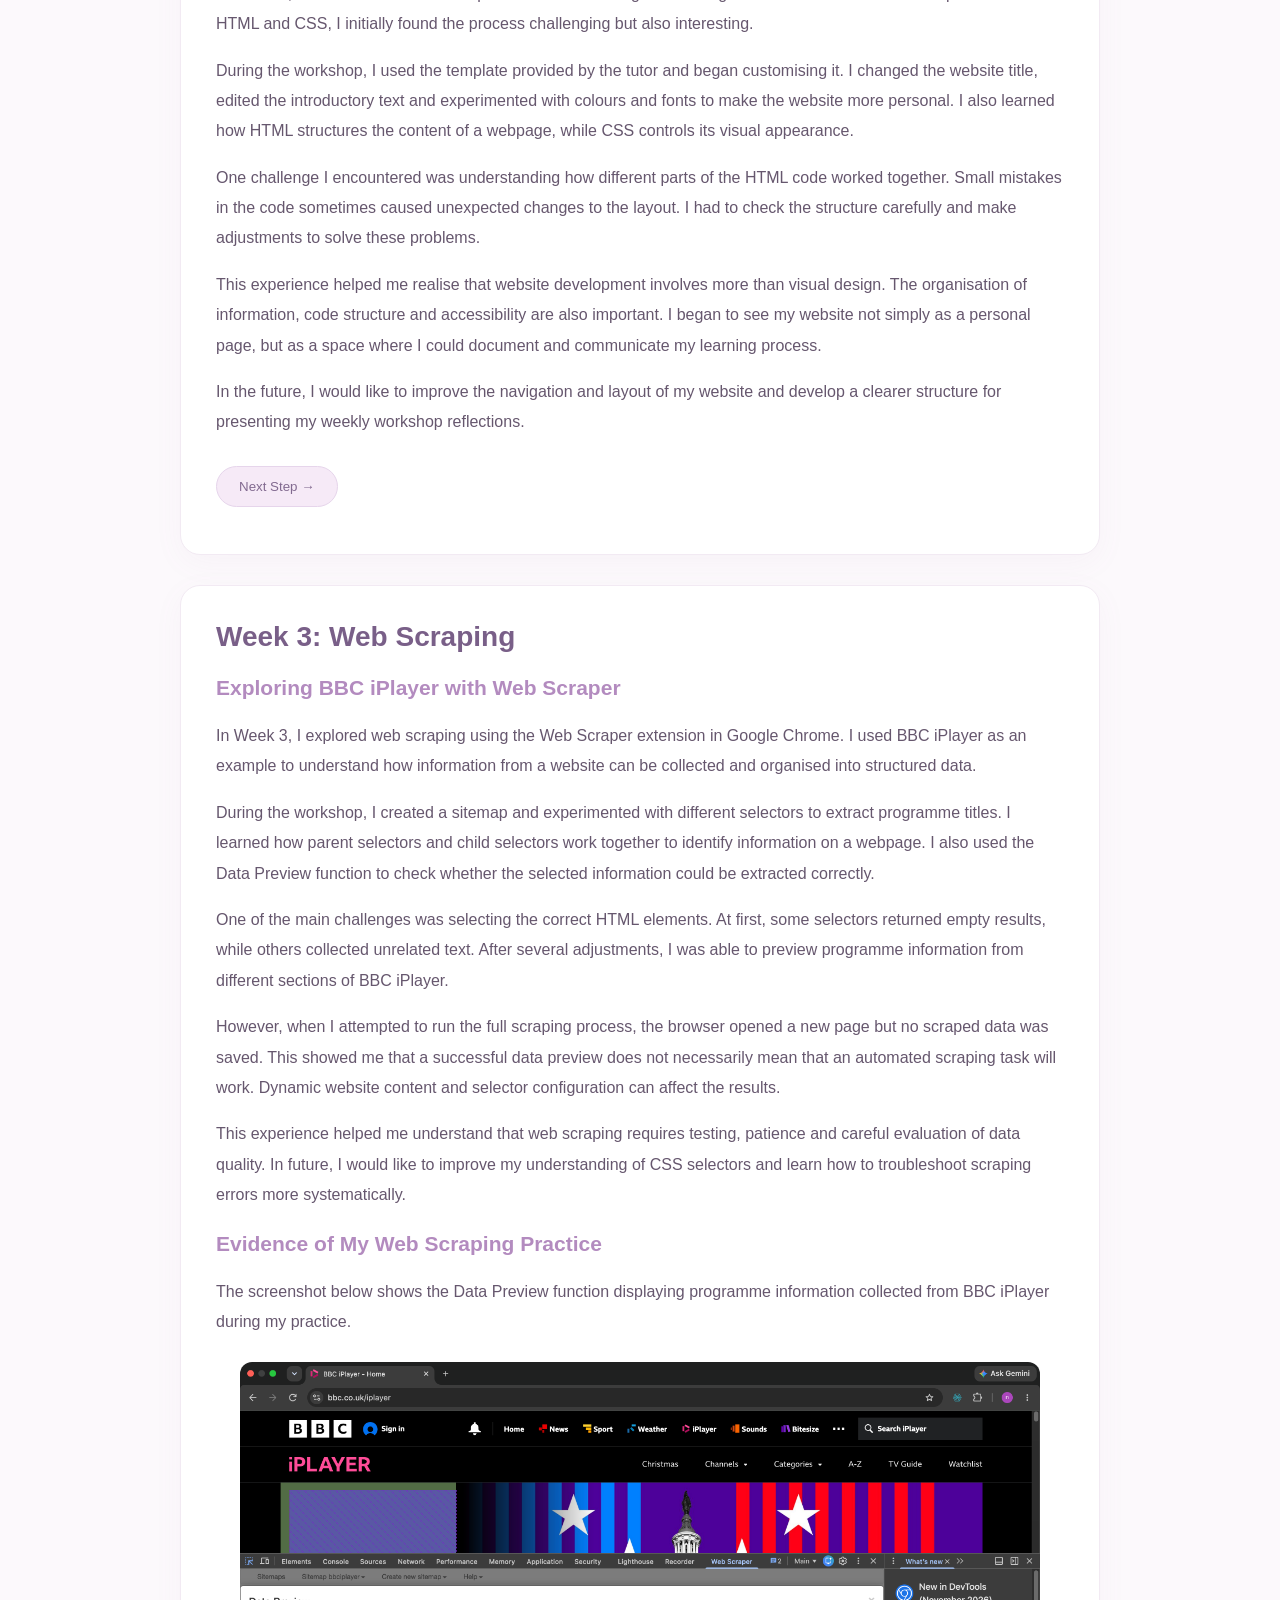
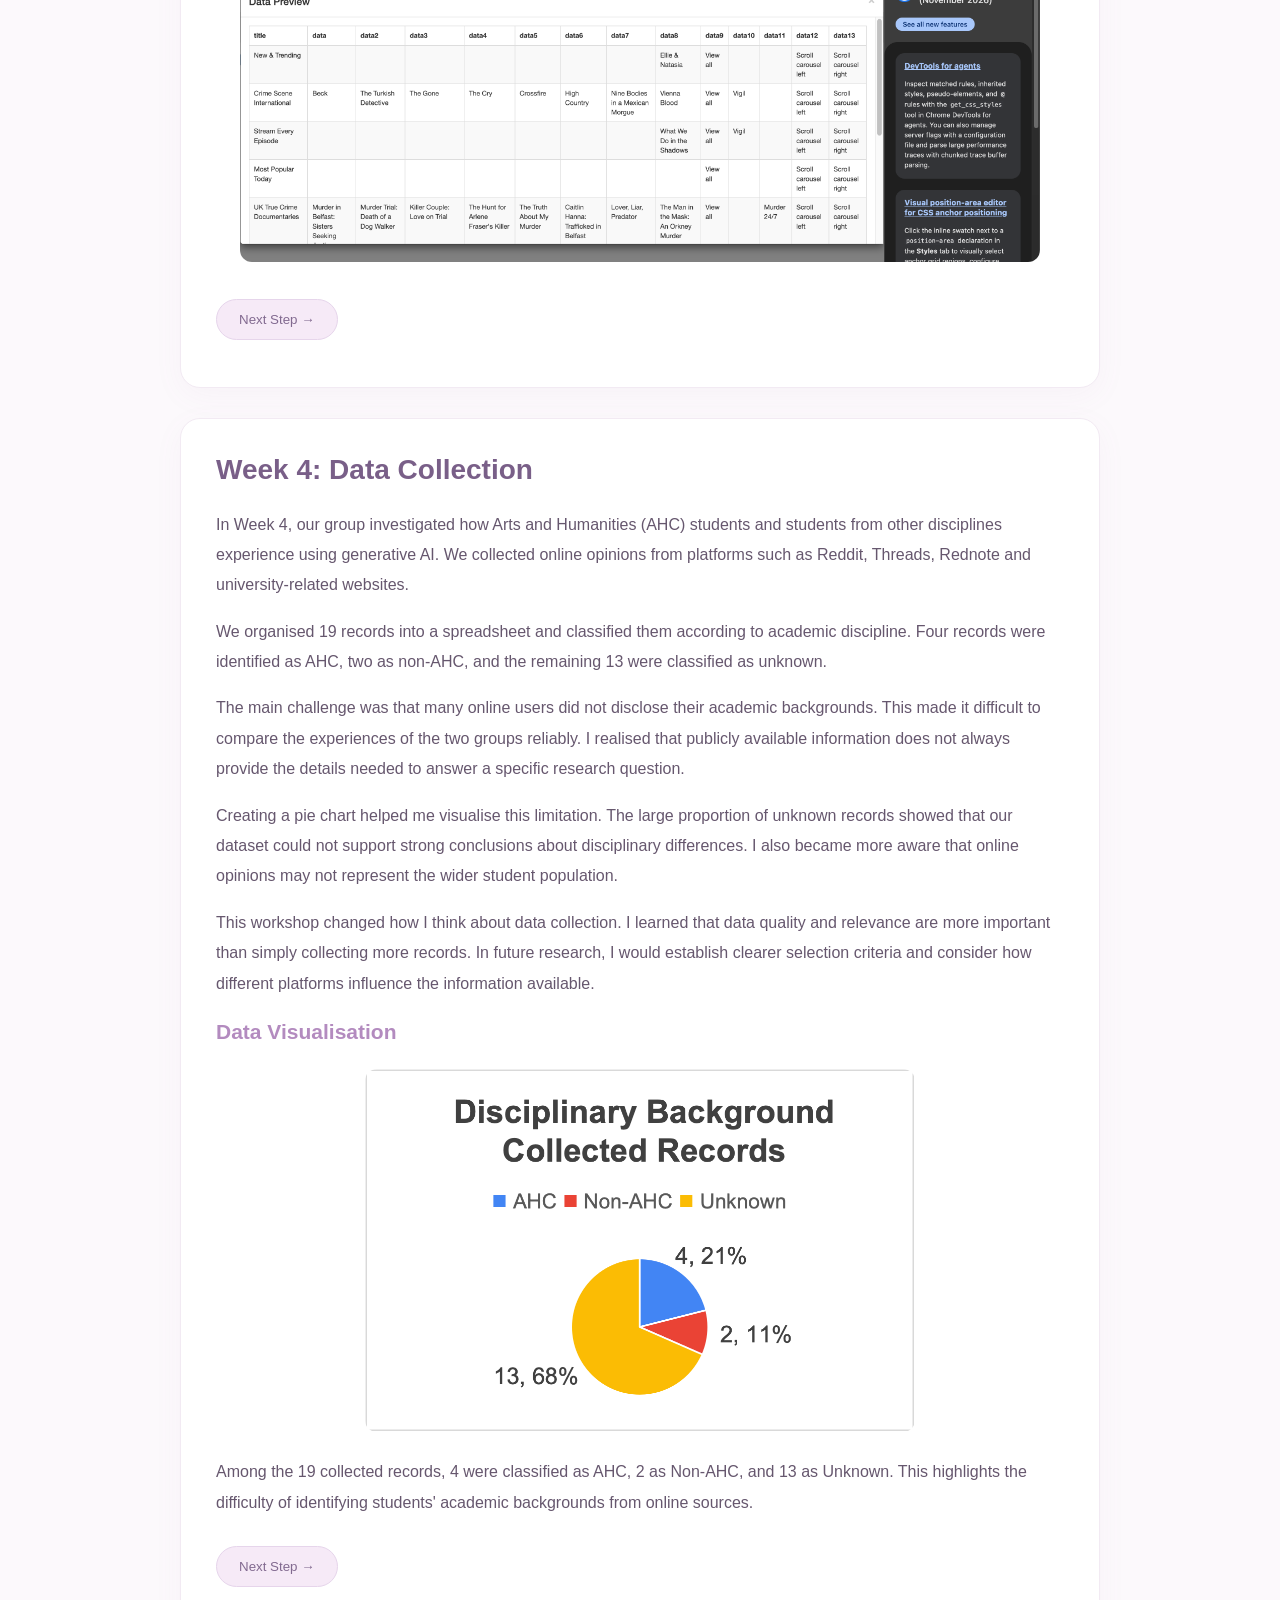
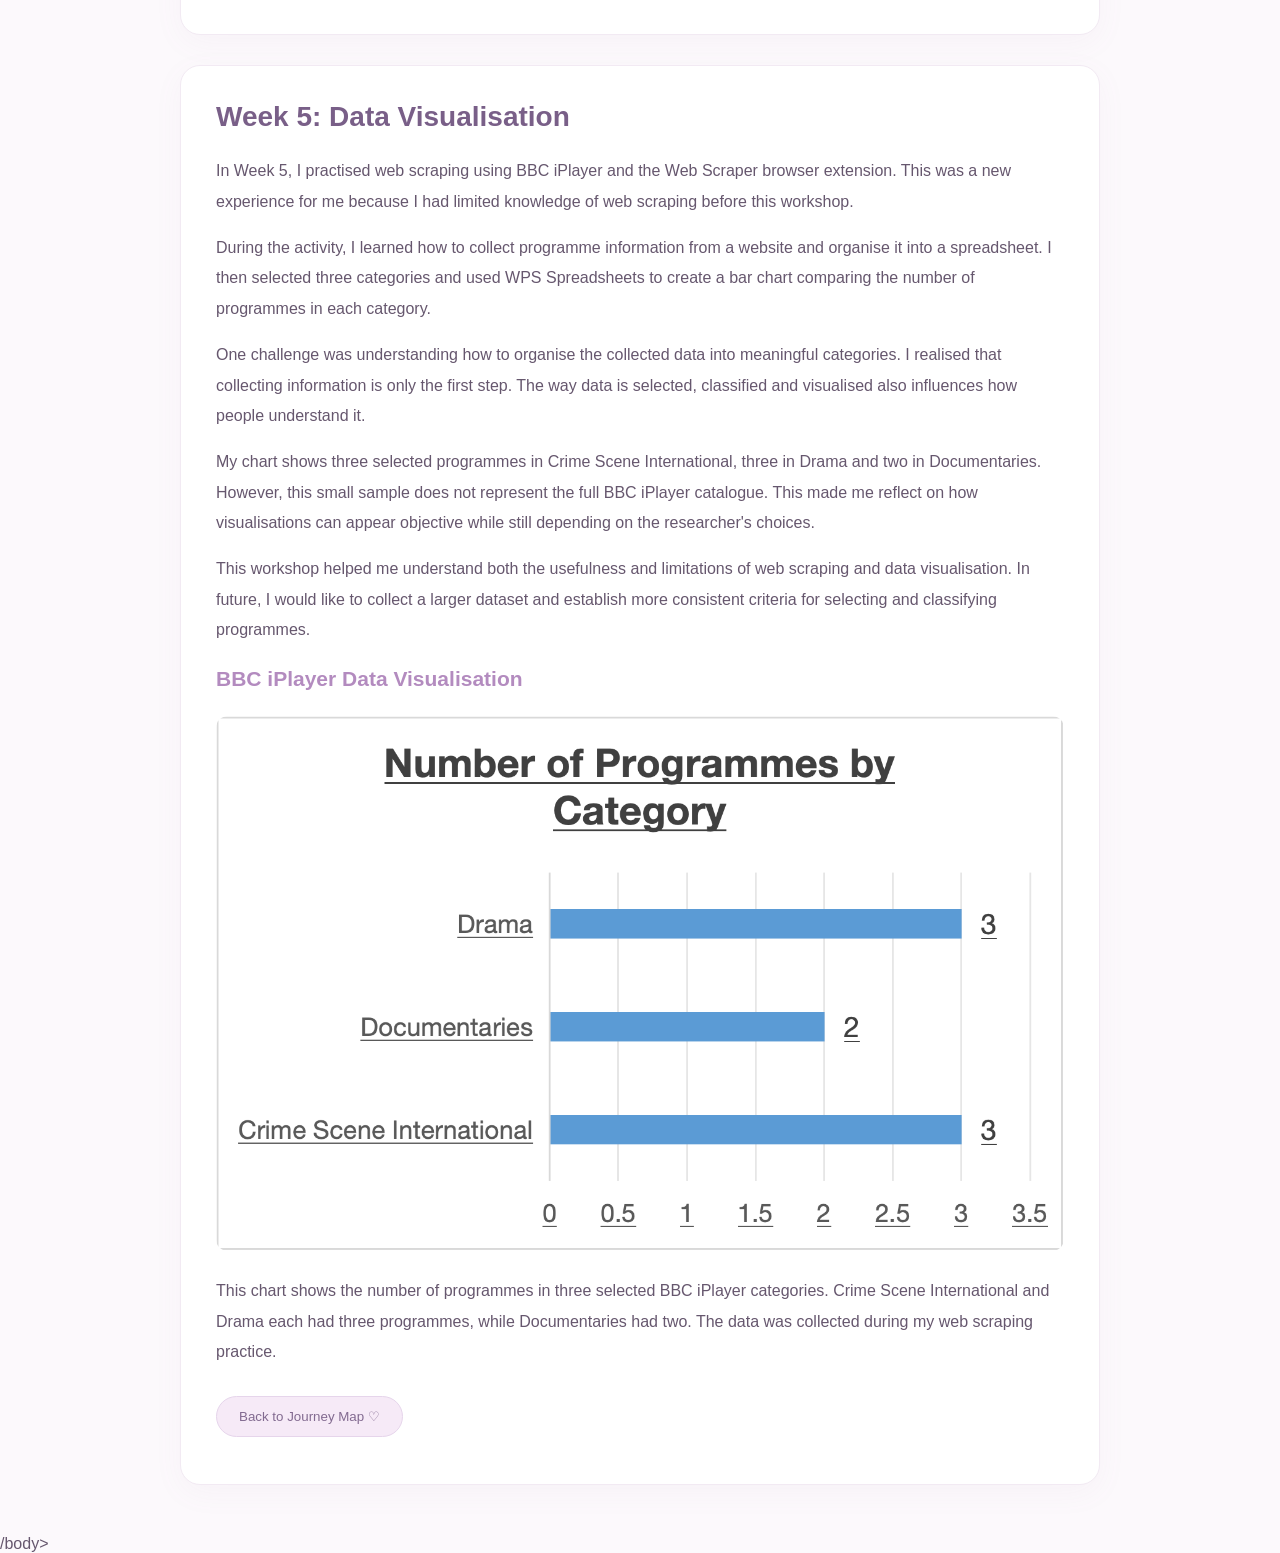
==== commit c38956fd: "Update index.html" ====
--- a/index.html
+++ b/index.html
@@ -26,8 +26,8 @@
     <span class="hero-sparkle sparkle-three" aria-hidden="true">✧</span>
 
     <!-- Minimal line-art rose -->
-    <svg class="hero-rose" viewBox="0 0 100 110"
-         fill="none" stroke="currentColor"
+    <svg class="hero-rose" viewBox="0 0 100 110" width="55" height="60"
+         style="position:absolute !important; width:55px !important; height:60px !important; right:8%; bottom:12%;"         fill="none" stroke="currentColor"
          stroke-width="1.4" stroke-linecap="round"
          stroke-linejoin="round" aria-hidden="true">
         <path d="M48 45 C28 42 27 21 45 15 C58 8 75 21 69 37 C65 51 43 55 35 40 C27 27 41 17 53 23 C65 29 58 43 47 39 C40 36 43 29 49 29 C55 29 55 35 51 36"/>
--- a/style.css
+++ b/style.css
@@ -433,3 +433,86 @@
         animation: none;
     }
 }
+/* Minimal animated decorations */
+
+header .hero-sparkle {
+    position: absolute;
+    z-index: 2;
+    color: #b894ca;
+    pointer-events: none;
+    opacity: 0;
+    animation: sparkleFade 6s ease-in-out infinite;
+}
+
+.sparkle-one {
+    top: 18%;
+    left: 12%;
+    font-size: 27px;
+    animation-delay: 0s !important;
+}
+
+.sparkle-two {
+    top: 35%;
+    right: 12%;
+    font-size: 17px;
+    animation-delay: 2s !important;
+}
+
+.sparkle-three {
+    bottom: 23%;
+    left: 17%;
+    font-size: 15px;
+    animation-delay: 4s !important;
+}
+
+@keyframes sparkleFade {
+    0%, 100% { opacity: 0; }
+    35%, 55% { opacity: 0.65; }
+}
+
+/* Delicate animated rose */
+
+header .hero-rose {
+    position: absolute;
+    right: 7%;
+    bottom: 12%;
+    width: 65px;
+    height: 72px;
+    color: #b69ac3;
+    opacity: 0;
+    pointer-events: none;
+    transform-origin: bottom center;
+    animation: roseFade 9s ease-in-out infinite;
+}
+
+@keyframes roseFade {
+    0%, 100% {
+        opacity: 0;
+        transform: rotate(-2deg);
+    }
+    40%, 60% {
+        opacity: 0.55;
+        transform: rotate(2deg);
+    }
+}
+
+@media (prefers-reduced-motion: reduce) {
+    header .hero-sparkle,
+    header .hero-rose {
+        animation: none;
+        opacity: 0.4;
+    }
+}
+
+
+/* Keep the decorative rose small */
+header svg.hero-rose {
+    position: absolute !important;
+    width: 55px !important;
+    height: 60px !important;
+    max-width: 55px !important;
+    right: 8% !important;
+    bottom: 12% !important;
+    display: block;
+    pointer-events: none;
+}
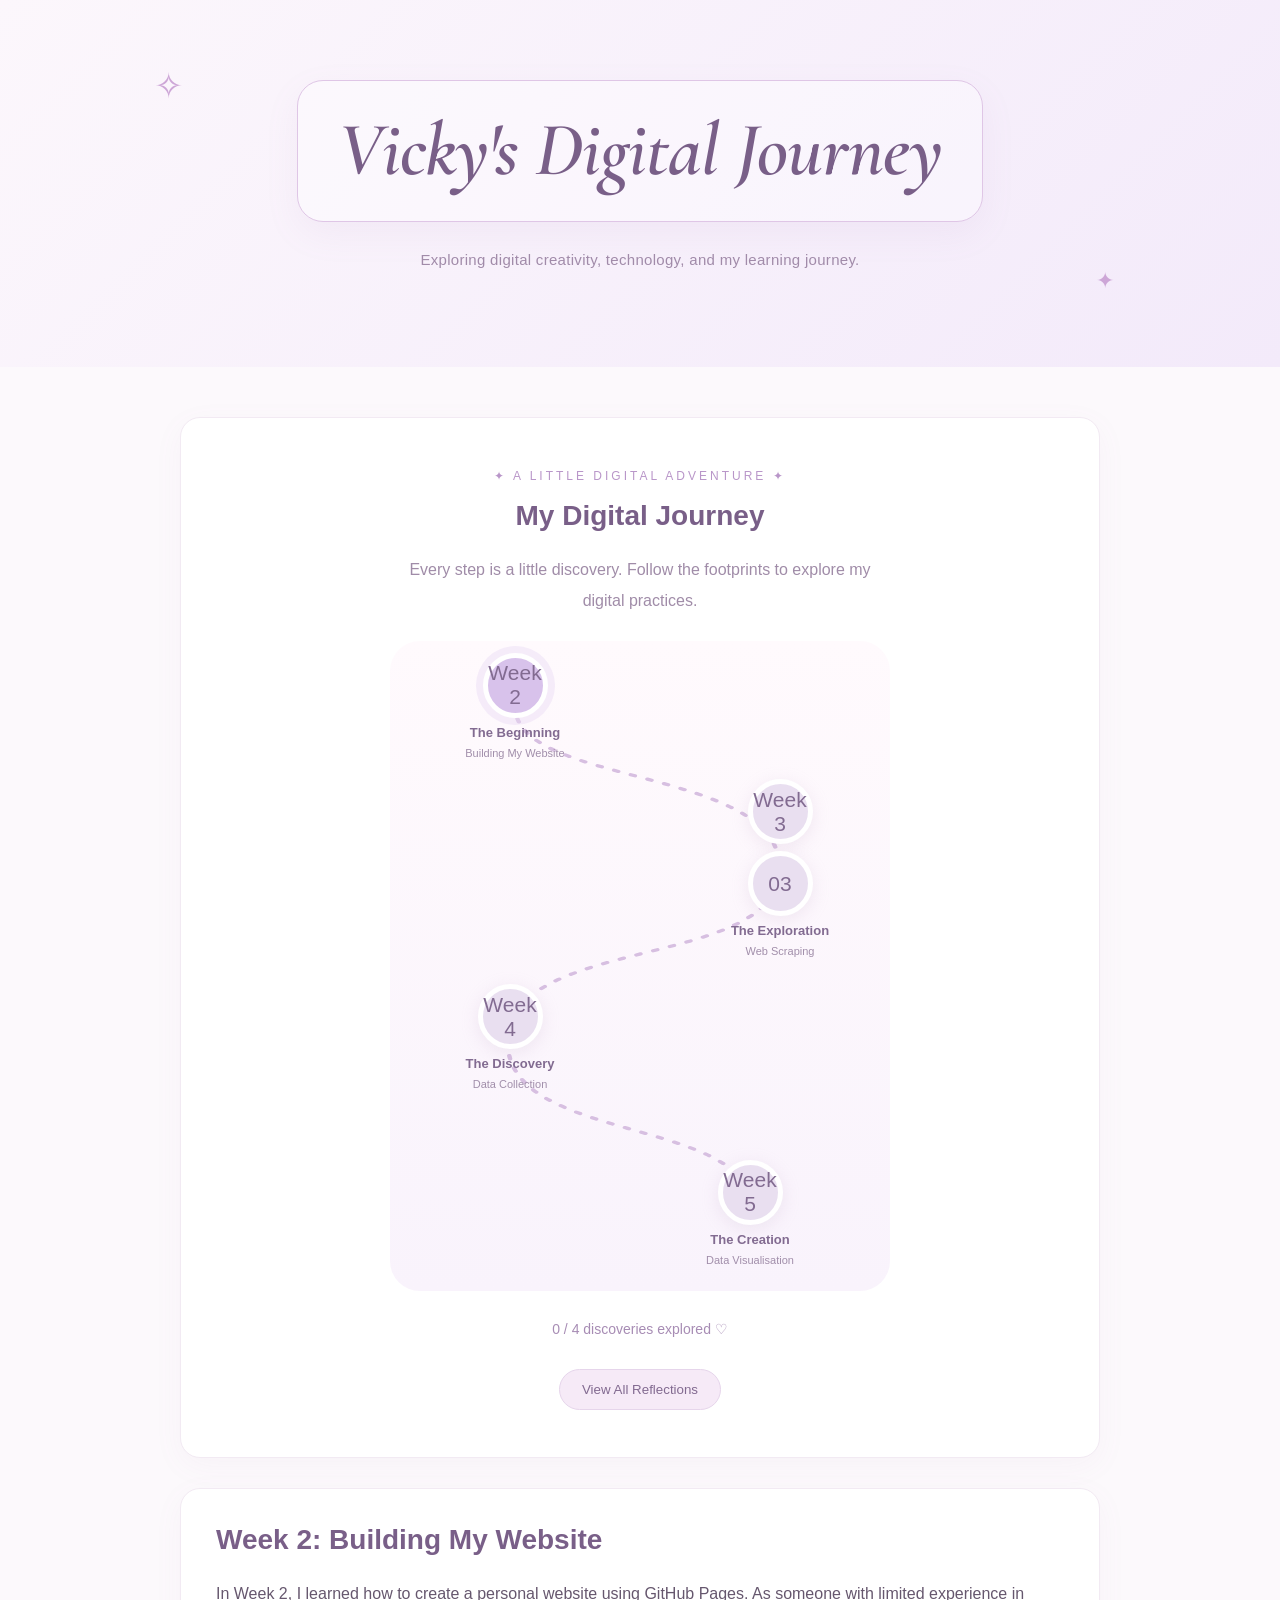
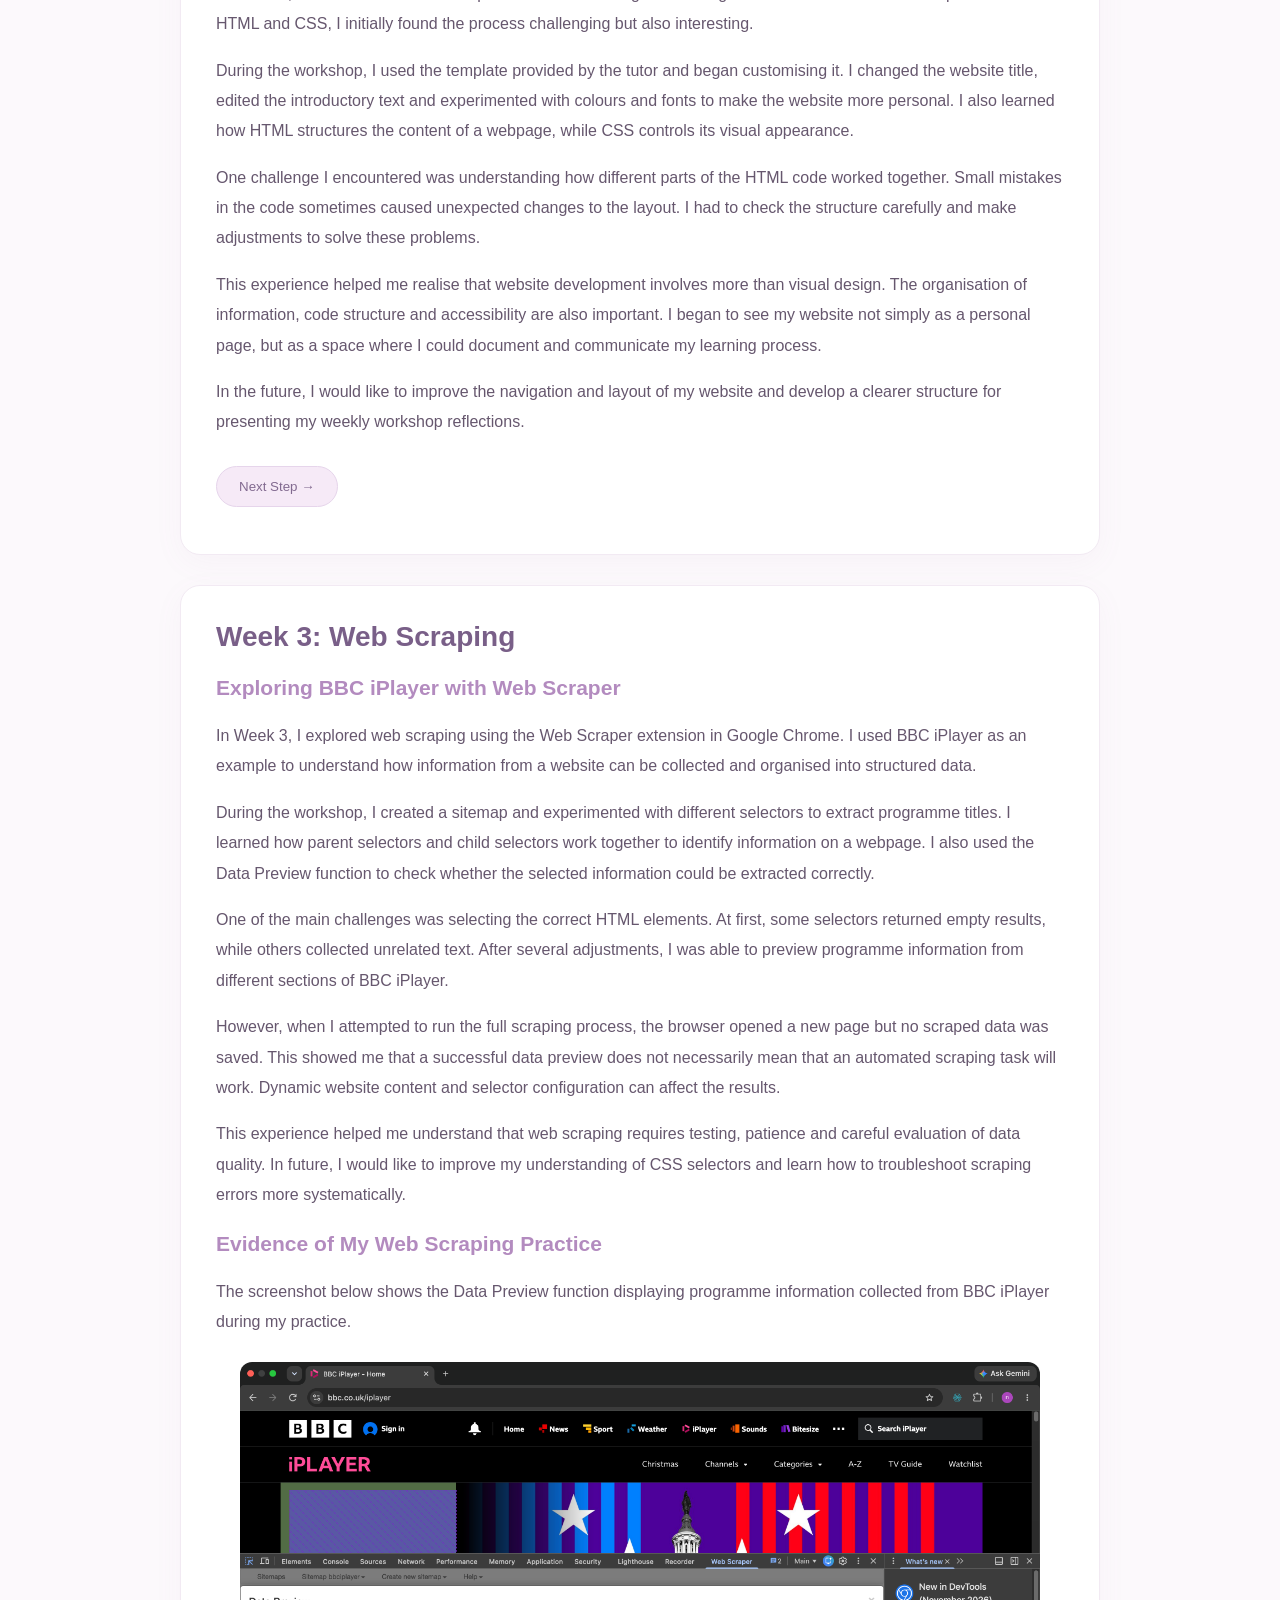
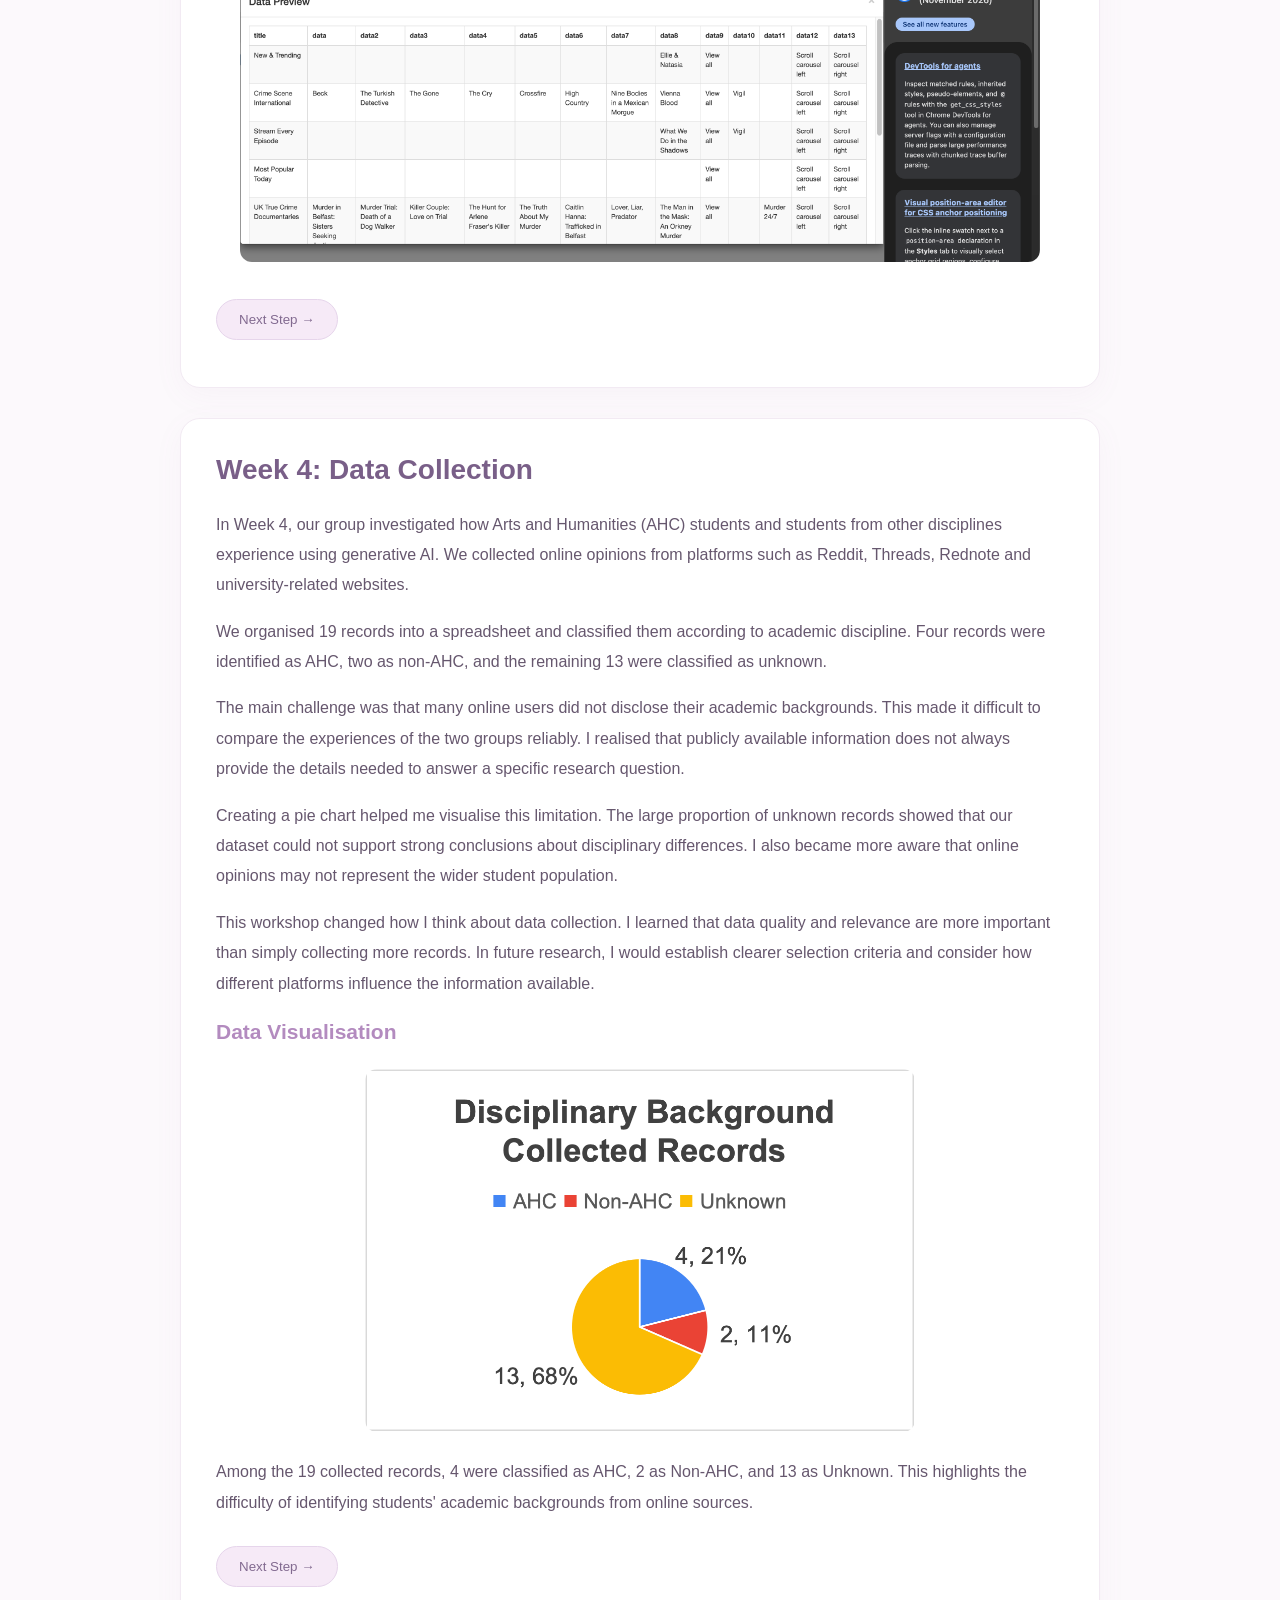
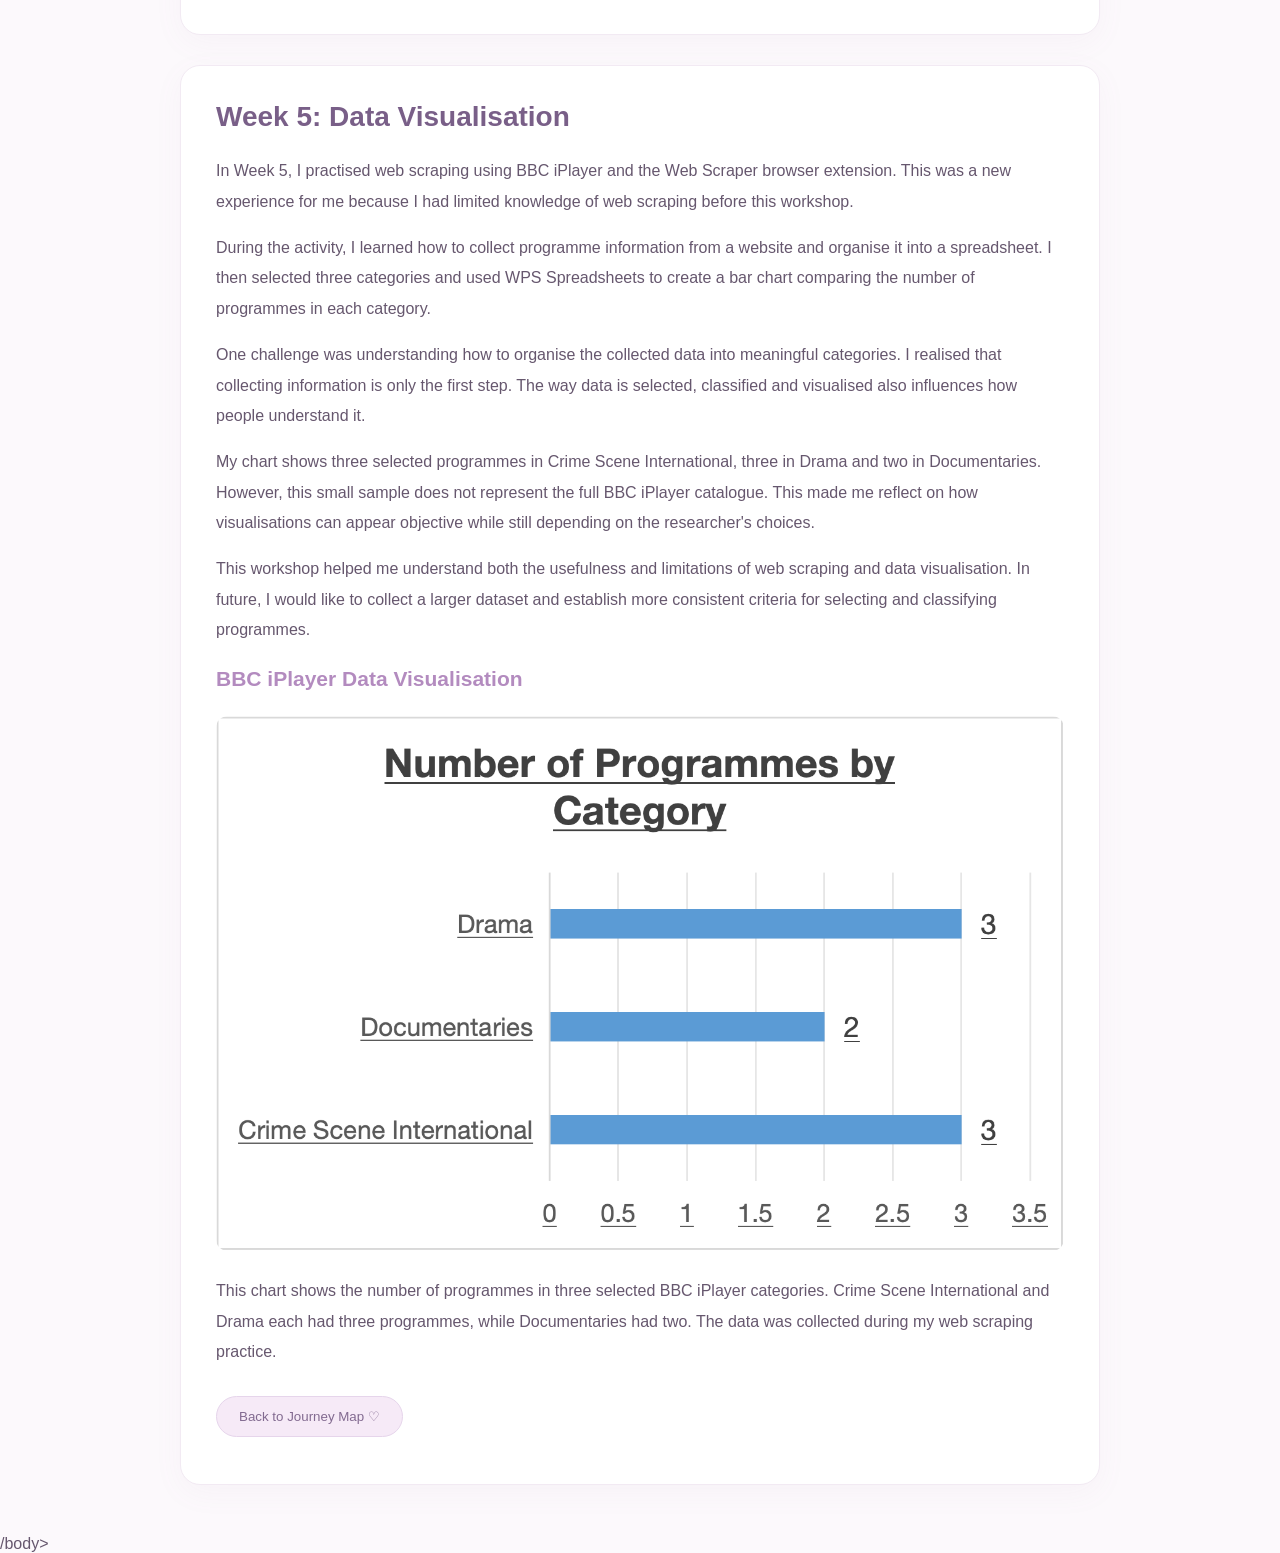
==== commit 825d29f0: "Update index.html" ====
--- a/index.html
+++ b/index.html
@@ -59,25 +59,25 @@
     </svg>
 
     <button class="map-stop stop-1" data-week="2">
-      <span class="stop-circle">02</span>
+      <span class="stop-circle">Week 2</span>
       <strong>The Beginning</strong>
       <small>Building My Website</small>
     </button>
 
-    <button class="map-stop stop-2" data-week="3">
+    <button class="map-stop stop-2" data-week="3"><span class="stop-circle">Week 3</span>     
       <span class="stop-circle">03</span>
       <strong>The Exploration</strong>
       <small>Web Scraping</small>
     </button>
 
     <button class="map-stop stop-3" data-week="4">
-      <span class="stop-circle">04</span>
+      <span class="stop-circle">Week 4</span>
       <strong>The Discovery</strong>
       <small>Data Collection</small>
     </button>
 
     <button class="map-stop stop-4" data-week="5">
-      <span class="stop-circle">05</span>
+      <span class="stop-circle">Week 5</span>
       <strong>The Creation</strong>
       <small>Data Visualisation</small>
     </button>
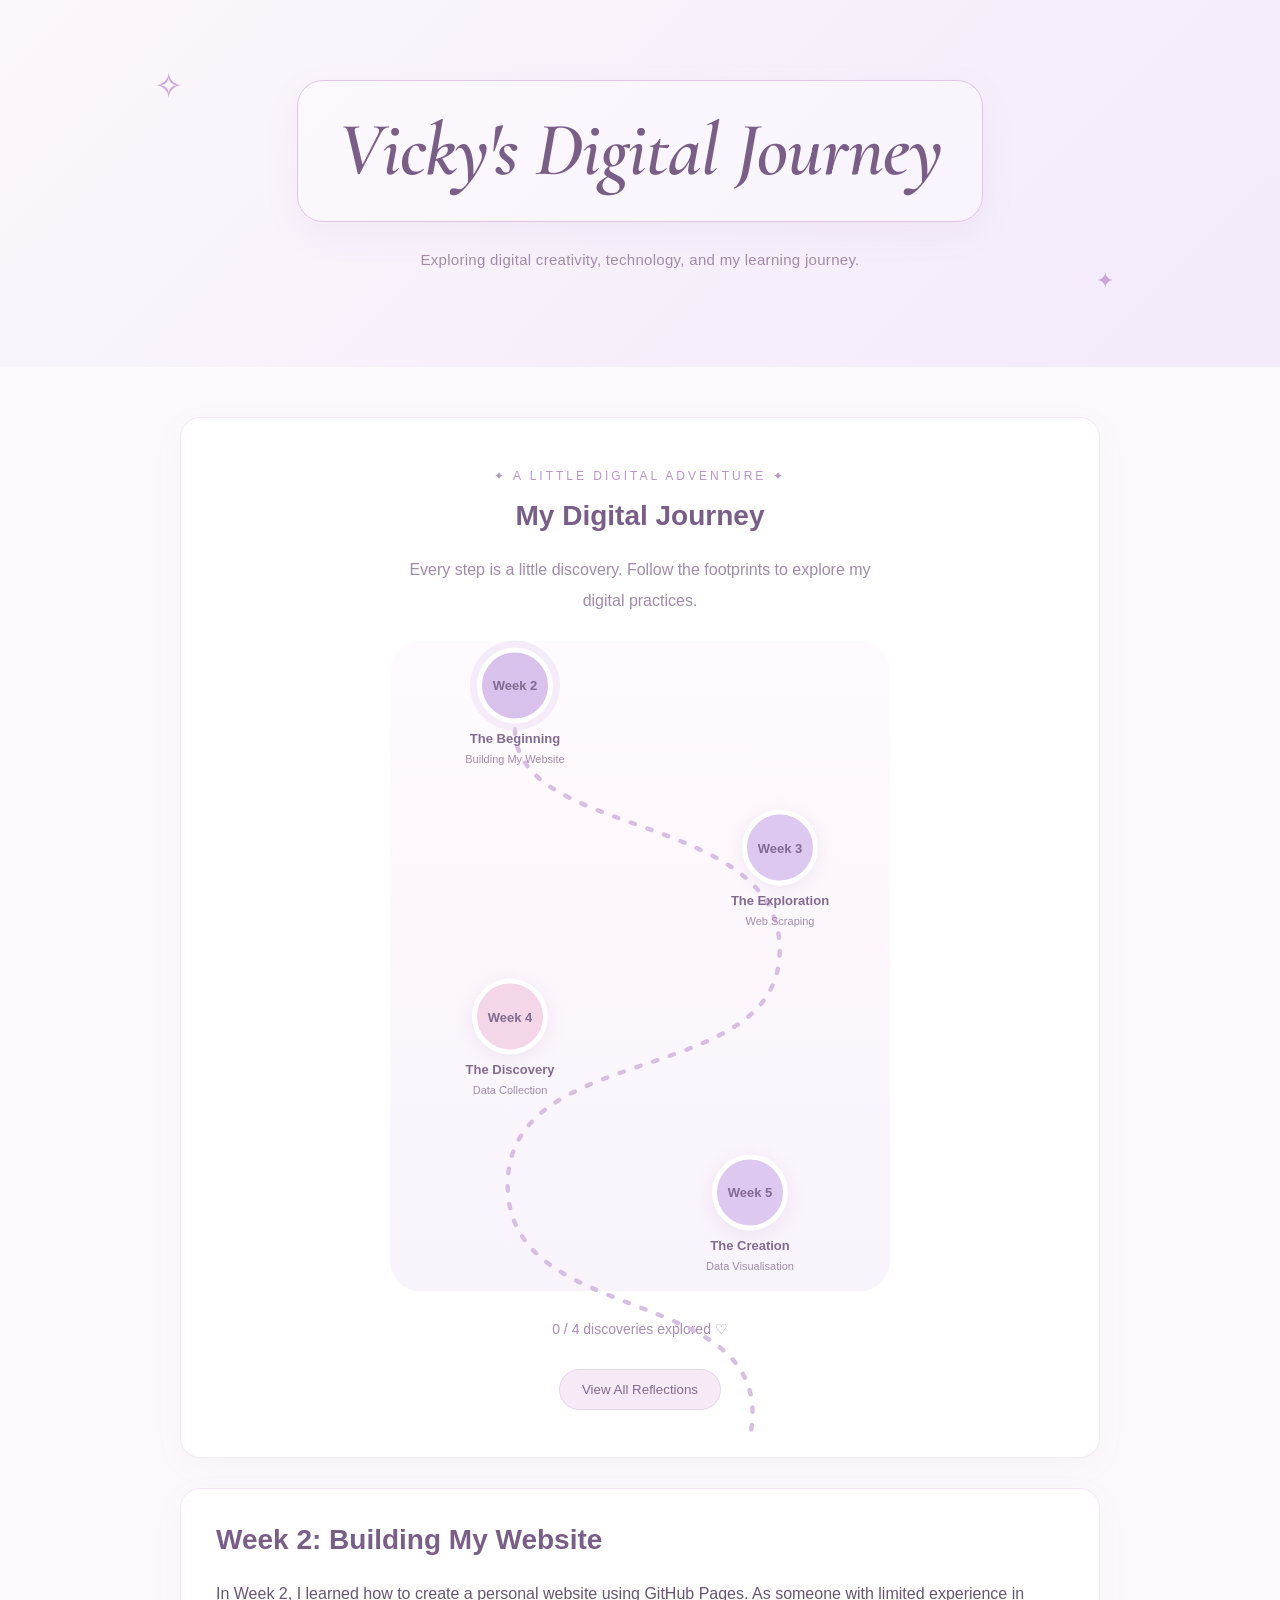
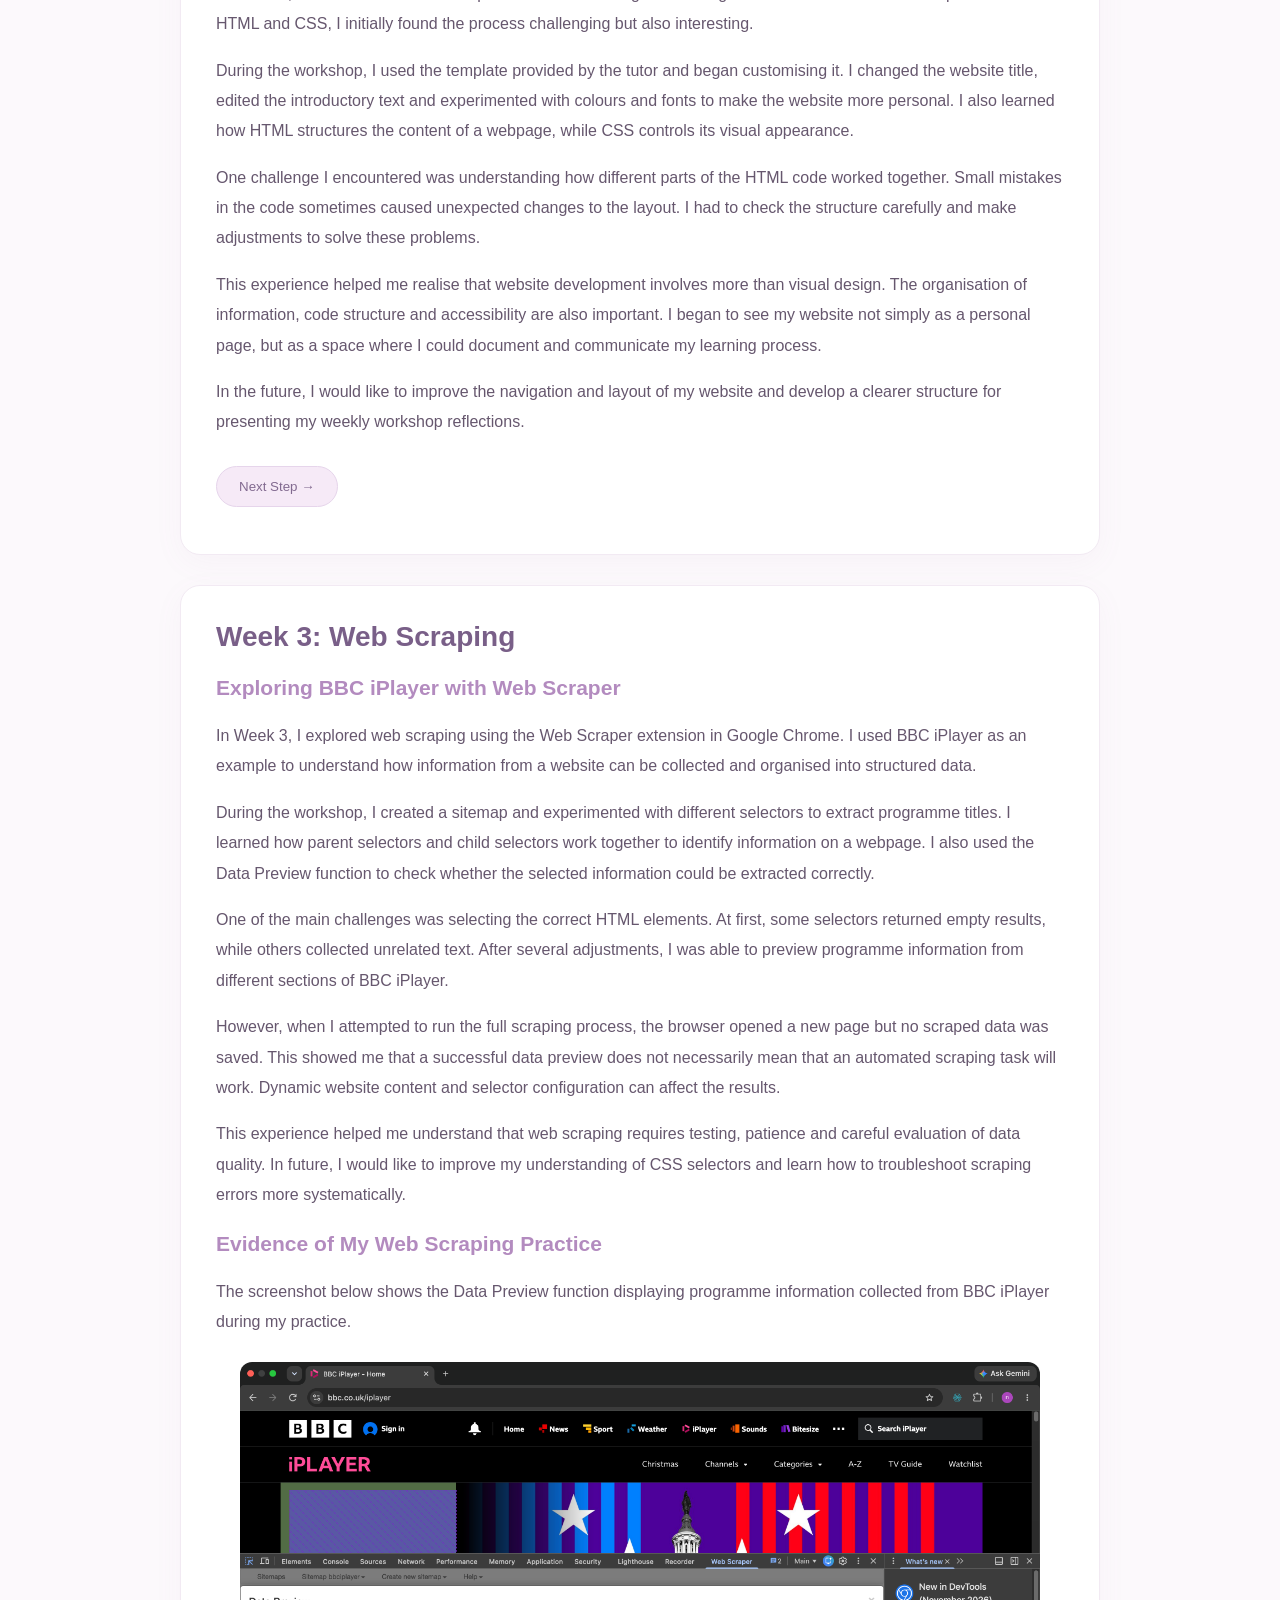
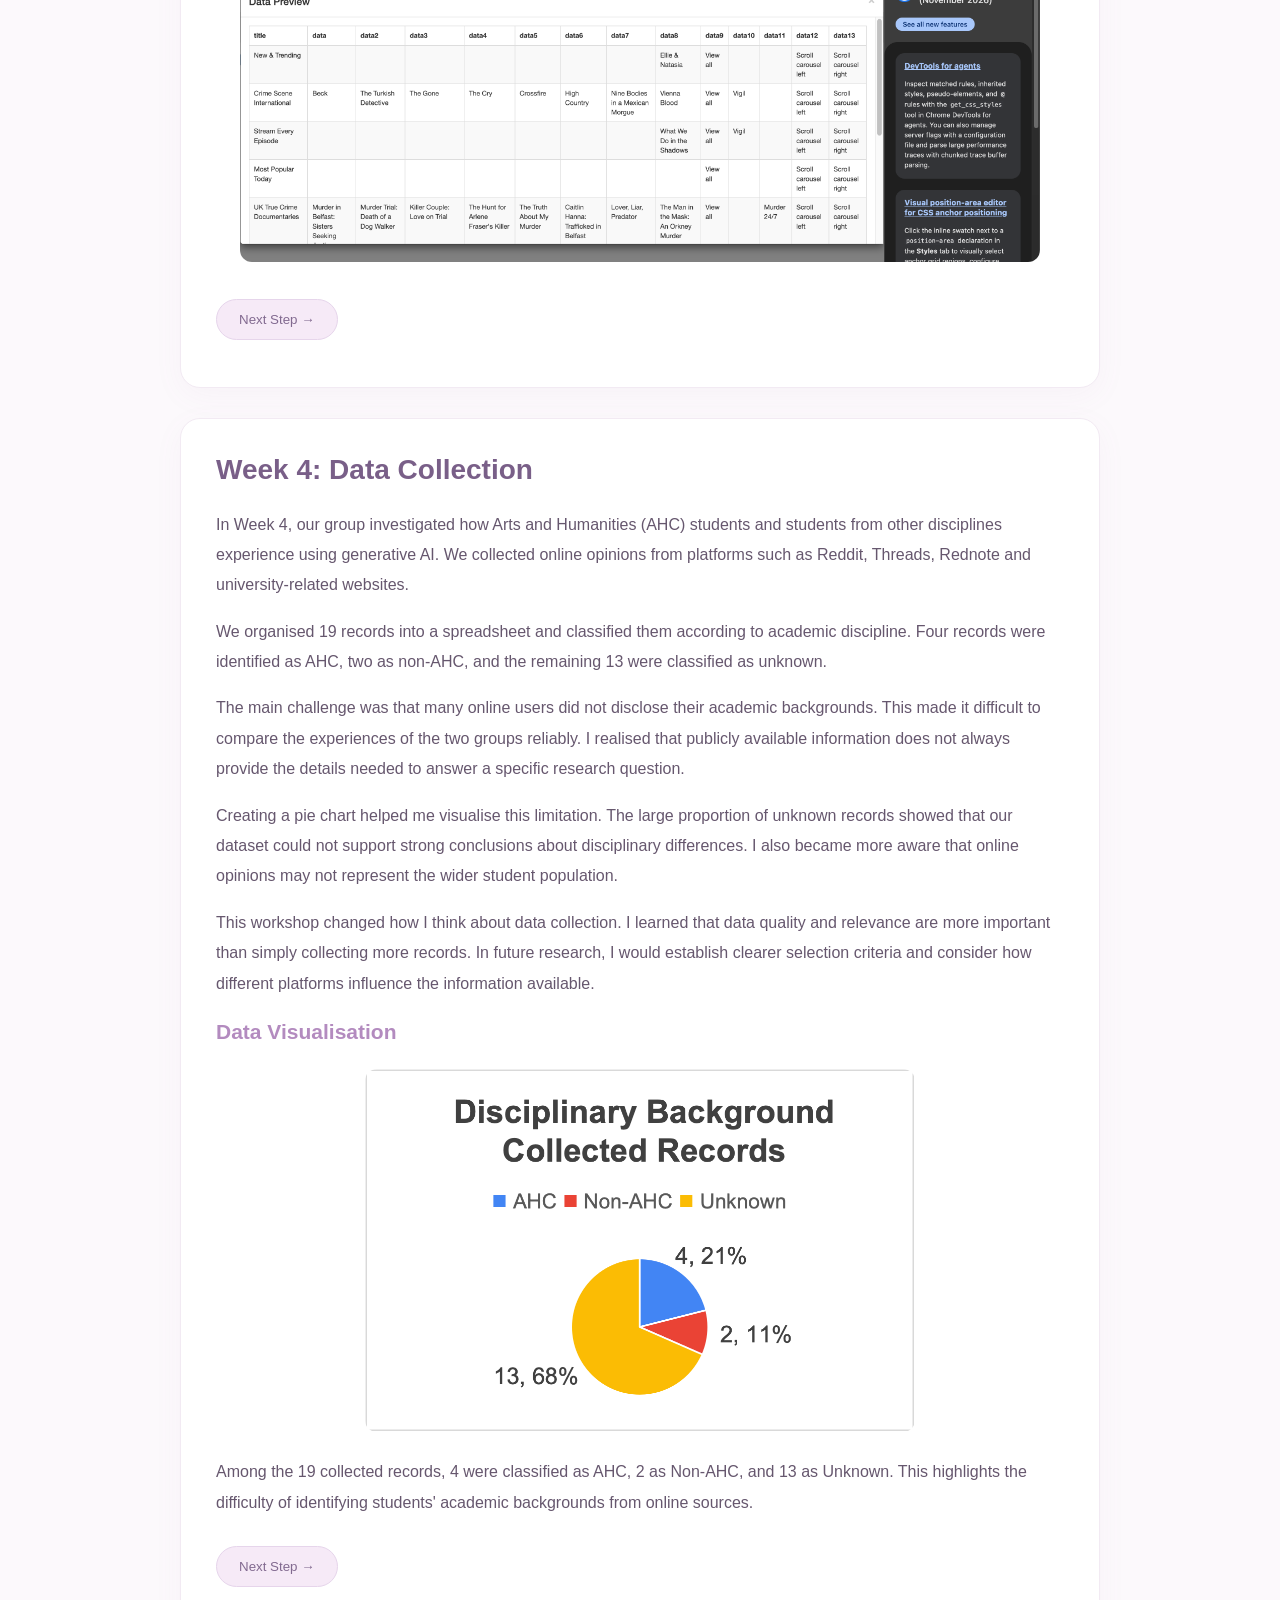
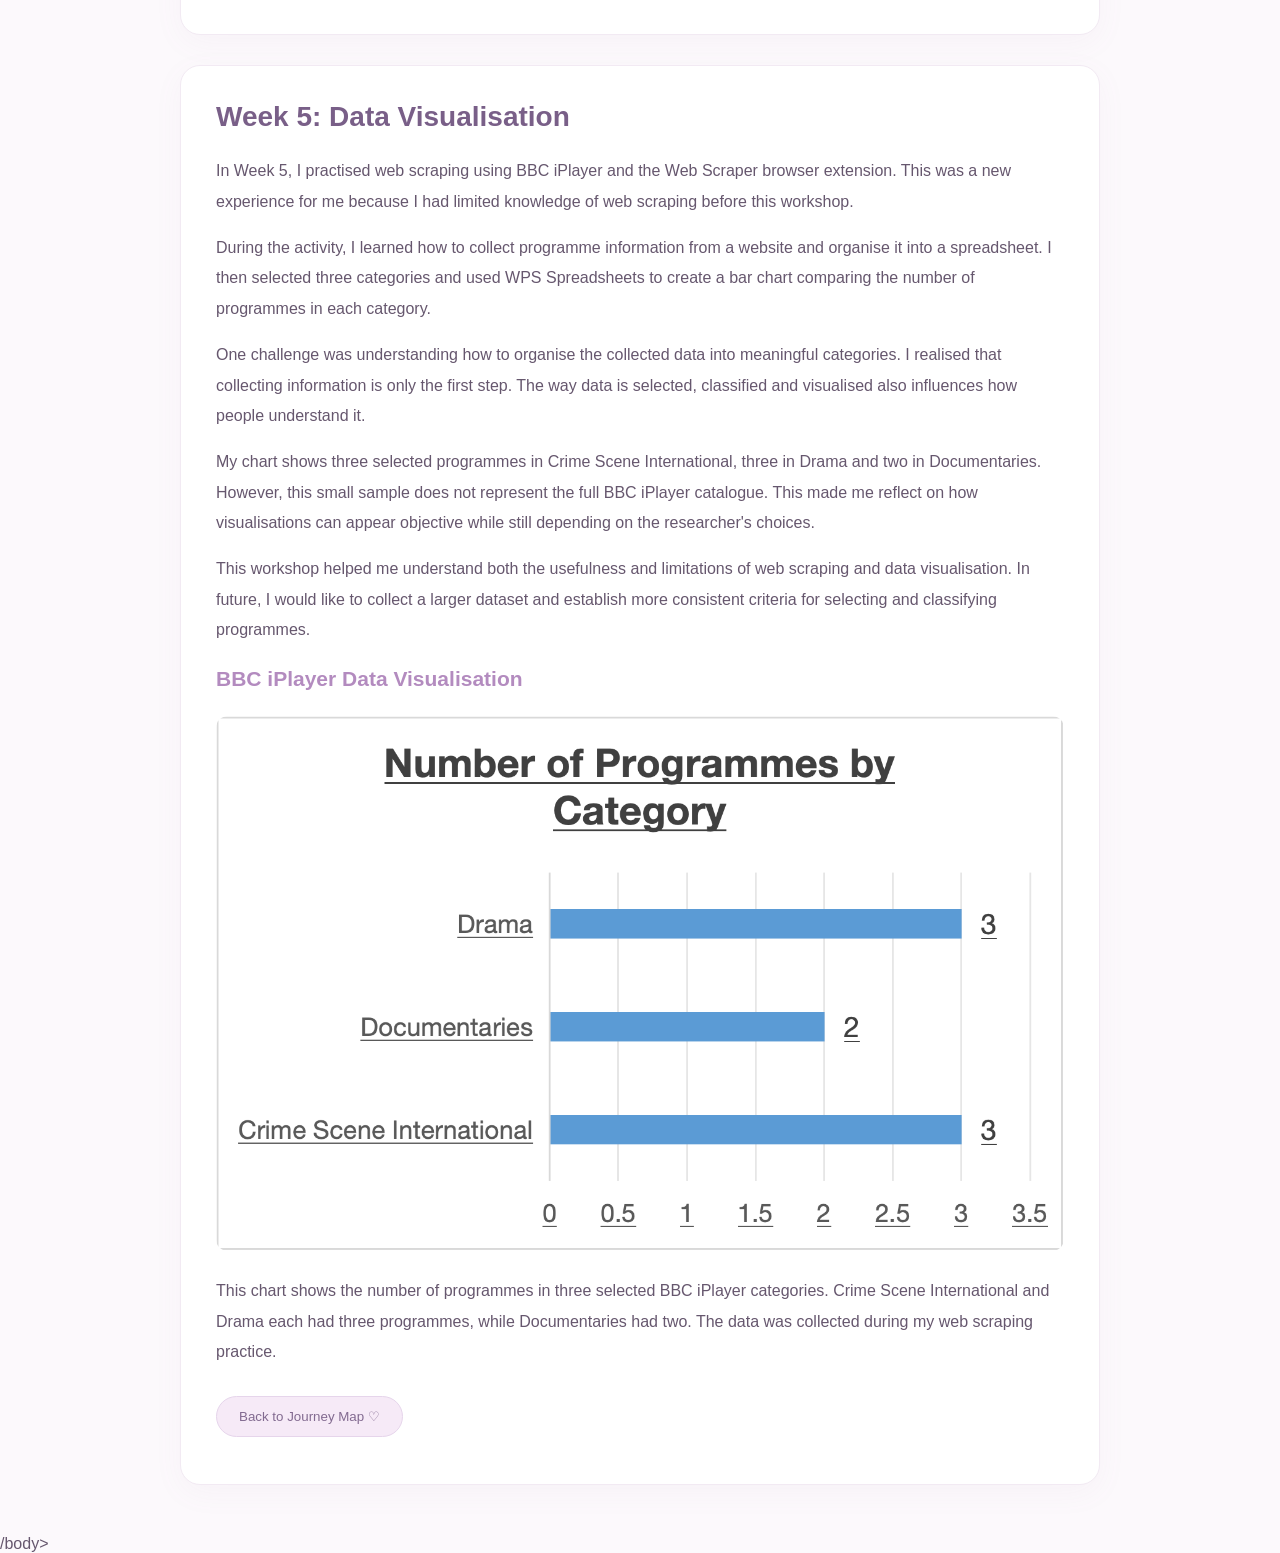
==== commit 74d3bb1f: "Update index.html" ====
--- a/index.html
+++ b/index.html
@@ -64,8 +64,8 @@
       <small>Building My Website</small>
     </button>
 
-    <button class="map-stop stop-2" data-week="3"><span class="stop-circle">Week 3</span>     
-      <span class="stop-circle">03</span>
+    <button class="map-stop stop-2" data-week="3">
+      <span class="stop-circle">Week 3</span>     
       <strong>The Exploration</strong>
       <small>Web Scraping</small>
     </button>
--- a/style.css
+++ b/style.css
@@ -192,14 +192,37 @@
     border-radius: 30px;
 }
 
-.journey-path {
-    position: absolute;
-    inset: 0;
-    width: 100%;
-    height: 100%;
-    overflow: visible;
-}
-
+..journey-map .stop-circle {
+    width: 100px;
+    height: 54px;
+    min-width: 100px;
+    min-height: 54px;
+    box-sizing: border-box;
+    border-radius: 999px;
+
+    display: flex;
+    align-items: center;
+    justify-content: center;
+
+    font-family: Arial, sans-serif;
+    font-size: 17px !important;
+    font-weight: 400 !important;
+    font-style: normal;
+    line-height: 1;
+    white-space: nowrap;
+
+    color: #806b8e;
+}
+
+.journey-map .stop-1 .stop-circle,
+.journey-map .stop-3 .stop-circle {
+    background: #f3d6e8;
+}
+
+.journey-map .stop-2 .stop-circle,
+.journey-map .stop-4 .stop-circle {
+    background: #ddc8ef;
+}
 .journey-path path {
     fill: none;
     stroke: #d7bfe1;
@@ -515,4 +538,17 @@
     bottom: 12% !important;
     display: block;
     pointer-events: none;
-}
+}/* Week labels inside circular map nodes */
+.journey-map .stop-circle {
+    width: 76px;
+    height: 76px;
+    min-width: 76px;
+    border-radius: 50%;
+    display: flex;
+    align-items: center;
+    justify-content: center;
+    font-size: 13px;
+    font-weight: 700;
+    white-space: nowrap;
+    box-sizing: border-box;
+}
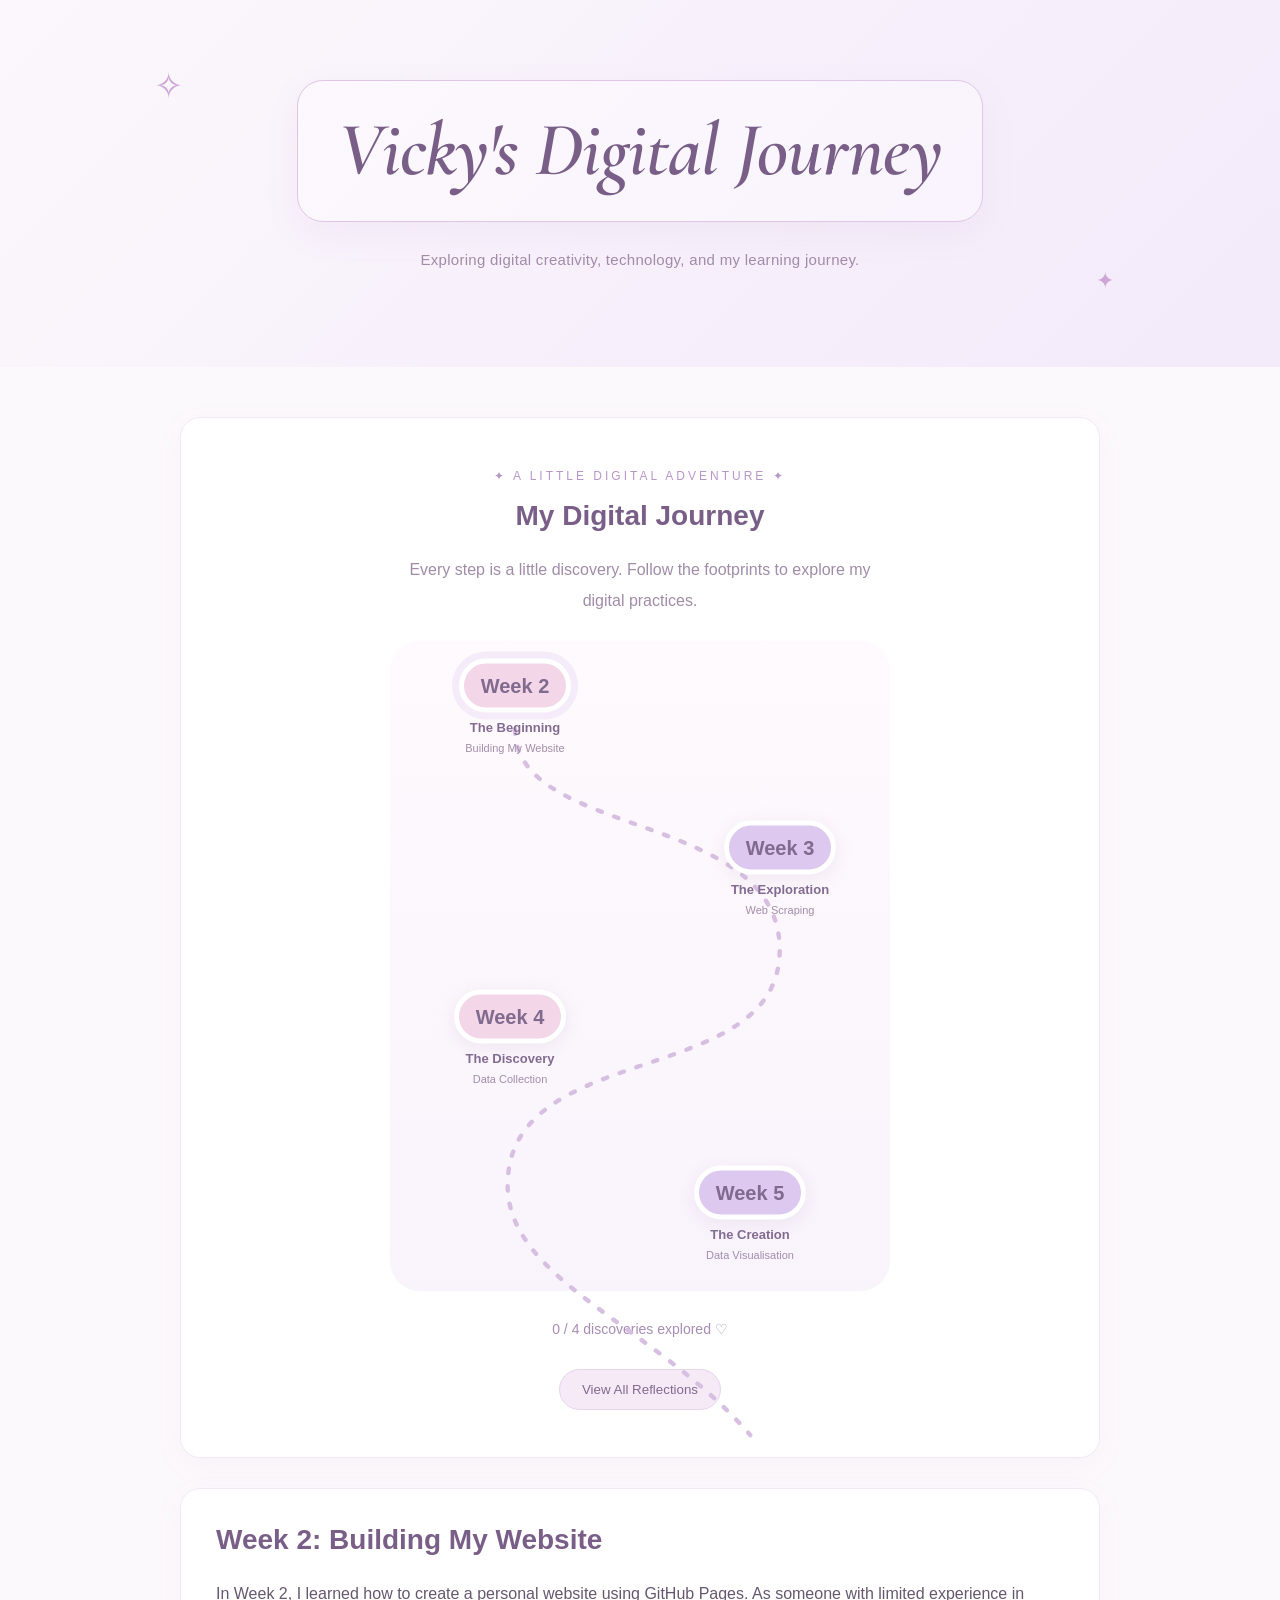
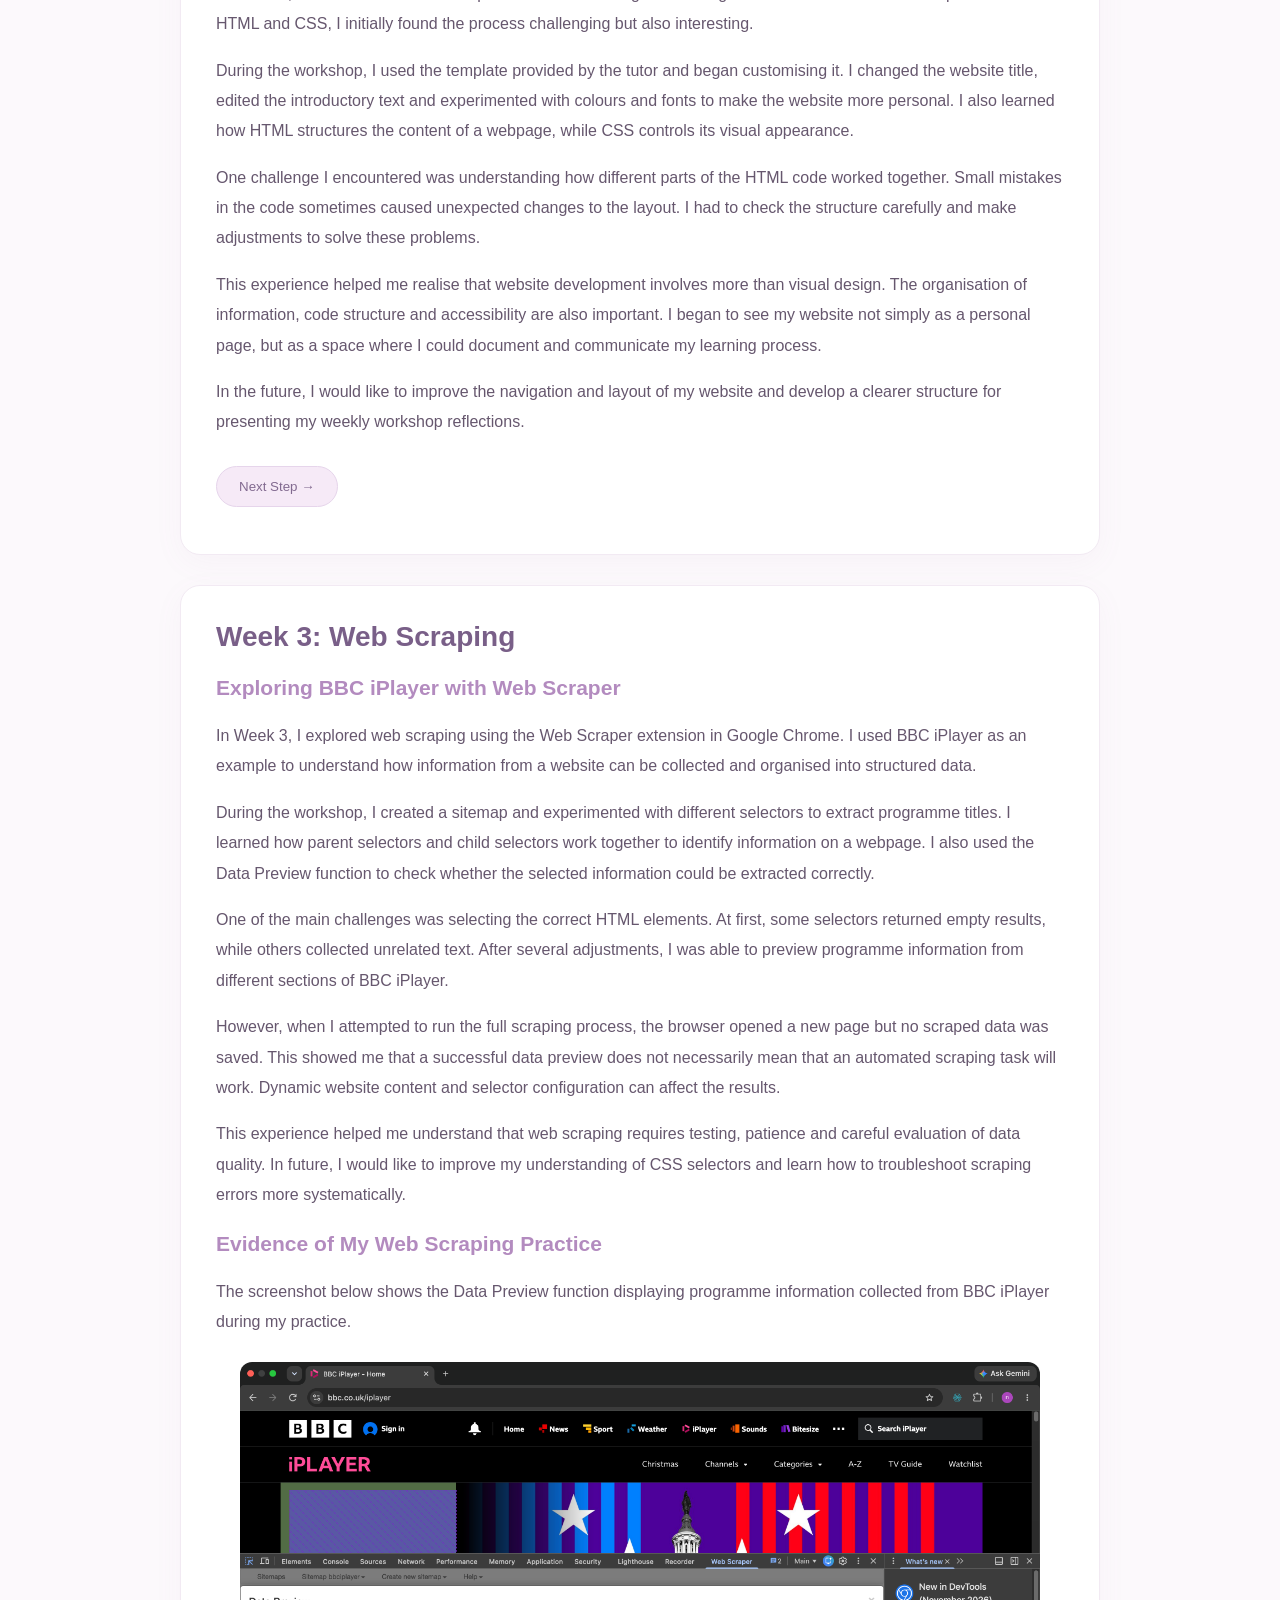
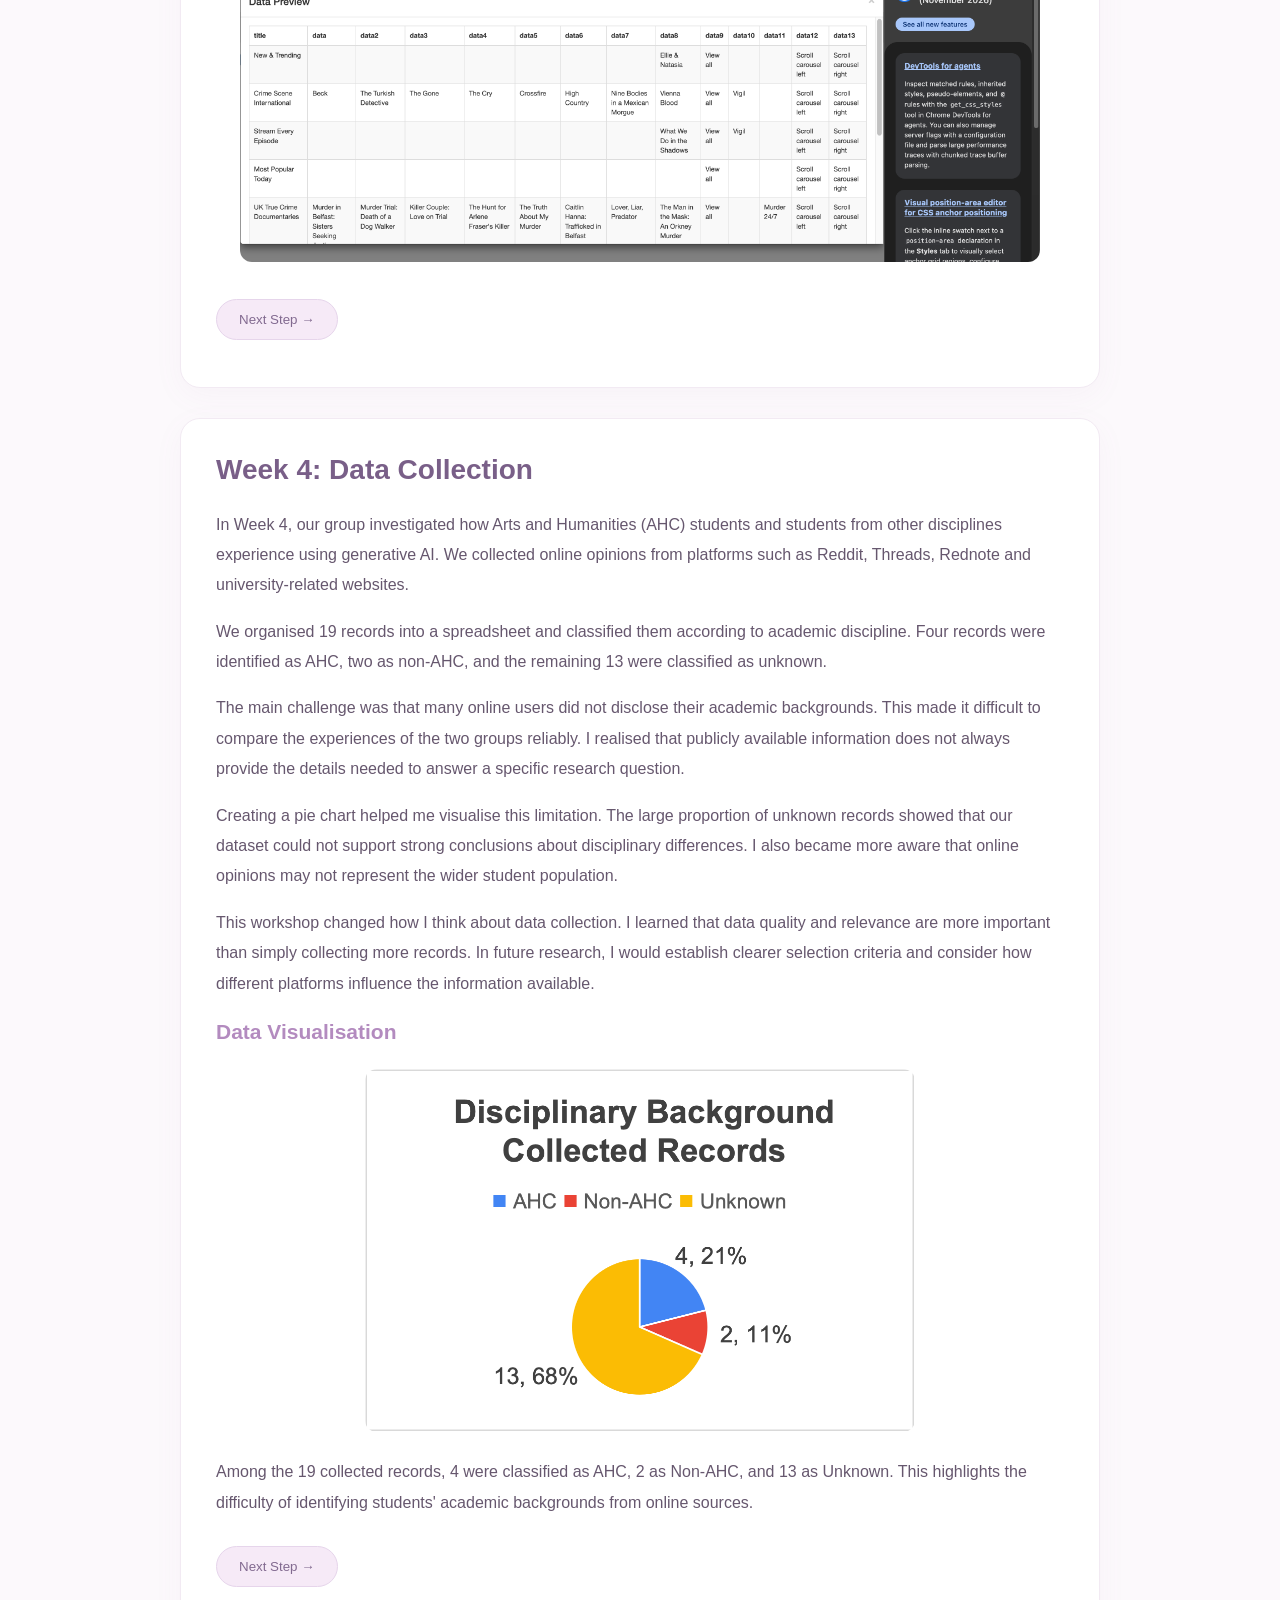
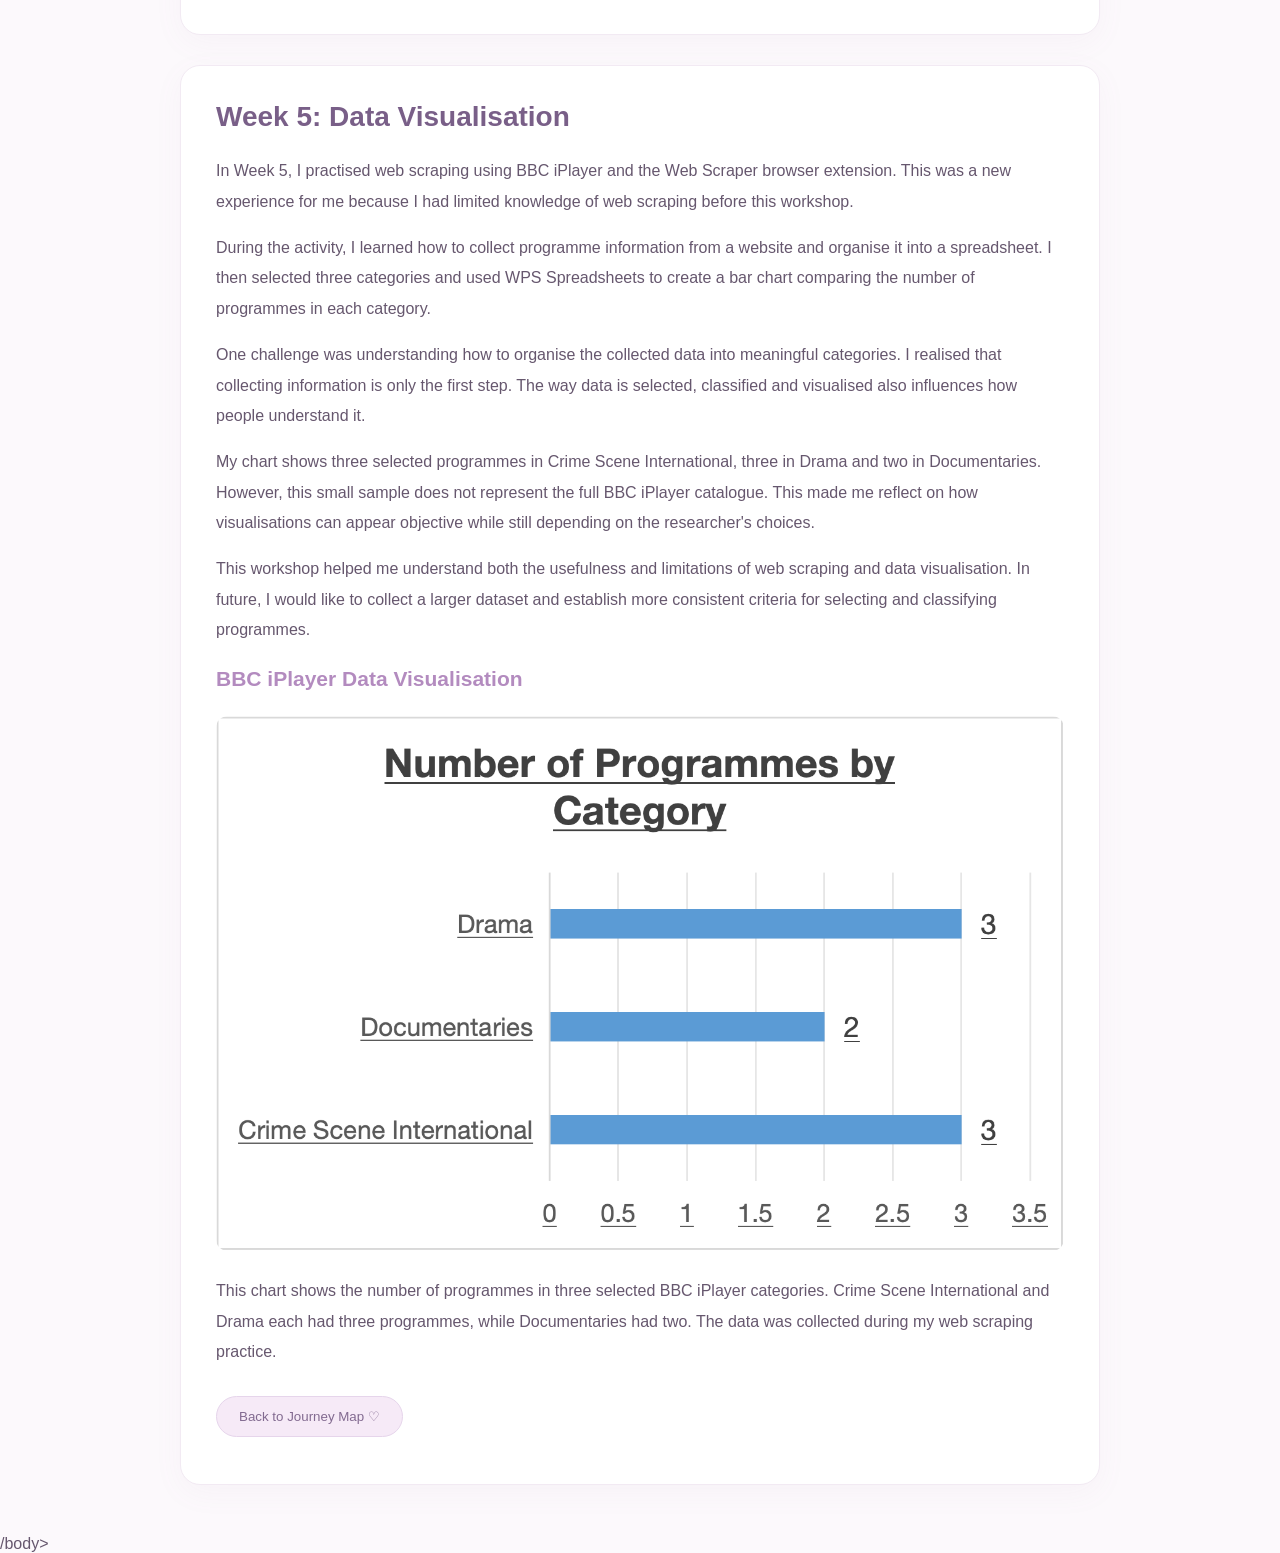
==== commit a00b55df: "Update index.html" ====
--- a/index.html
+++ b/index.html
@@ -53,9 +53,10 @@
   <div class="journey-map">
     <svg class="journey-path" viewBox="0 0 340 600"
          preserveAspectRatio="none" aria-hidden="true">
-      <path d="M85 60 C85 135 265 115 265 210
-               S80 270 80 370
-               S265 435 245 540" />
+      <path d="M85 60
+         C85 135 265 115 265 210
+         S80 270 80 370
+         C80 435 180 465 245 540" />
     </svg>
 
     <button class="map-stop stop-1" data-week="2">
--- a/style.css
+++ b/style.css
@@ -192,10 +192,10 @@
     border-radius: 30px;
 }
 
-..journey-map .stop-circle {
-    width: 100px;
+.journey-map .stop-circle {
+    width: 112px;
     height: 54px;
-    min-width: 100px;
+    min-width: 112px;
     min-height: 54px;
     box-sizing: border-box;
     border-radius: 999px;
@@ -205,7 +205,7 @@
     justify-content: center;
 
     font-family: Arial, sans-serif;
-    font-size: 17px !important;
+    font-size: 20px !important;
     font-weight: 400 !important;
     font-style: normal;
     line-height: 1;
@@ -538,17 +538,31 @@
     bottom: 12% !important;
     display: block;
     pointer-events: none;
-}/* Week labels inside circular map nodes */
-.journey-map .stop-circle {
-    width: 76px;
-    height: 76px;
-    min-width: 76px;
-    border-radius: 50%;
-    display: flex;
-    align-items: center;
-    justify-content: center;
-    font-size: 13px;
-    font-weight: 700;
-    white-space: nowrap;
-    box-sizing: border-box;
-}
+}
+
+/* Week 2–5 oval buttons */
+.journey-map .map-stop .stop-circle {
+    width: 112px !important;
+    height: 54px !important;
+    min-width: 112px !important;
+    min-height: 54px !important;
+    border-radius: 999px !important;
+
+    font-family: Arial, sans-serif !important;
+    font-size: 20px !important;
+    font-weight: 700 !important;
+    font-style: normal !important;
+    white-space: nowrap !important;
+}
+
+/* Pink: Week 2 and Week 4 */
+.journey-map .stop-1 .stop-circle,
+.journey-map .stop-3 .stop-circle {
+    background: #f3d6e8 !important;
+}
+
+/* Purple: Week 3 and Week 5 */
+.journey-map .stop-2 .stop-circle,
+.journey-map .stop-4 .stop-circle {
+    background: #ddc8ef !important;
+}
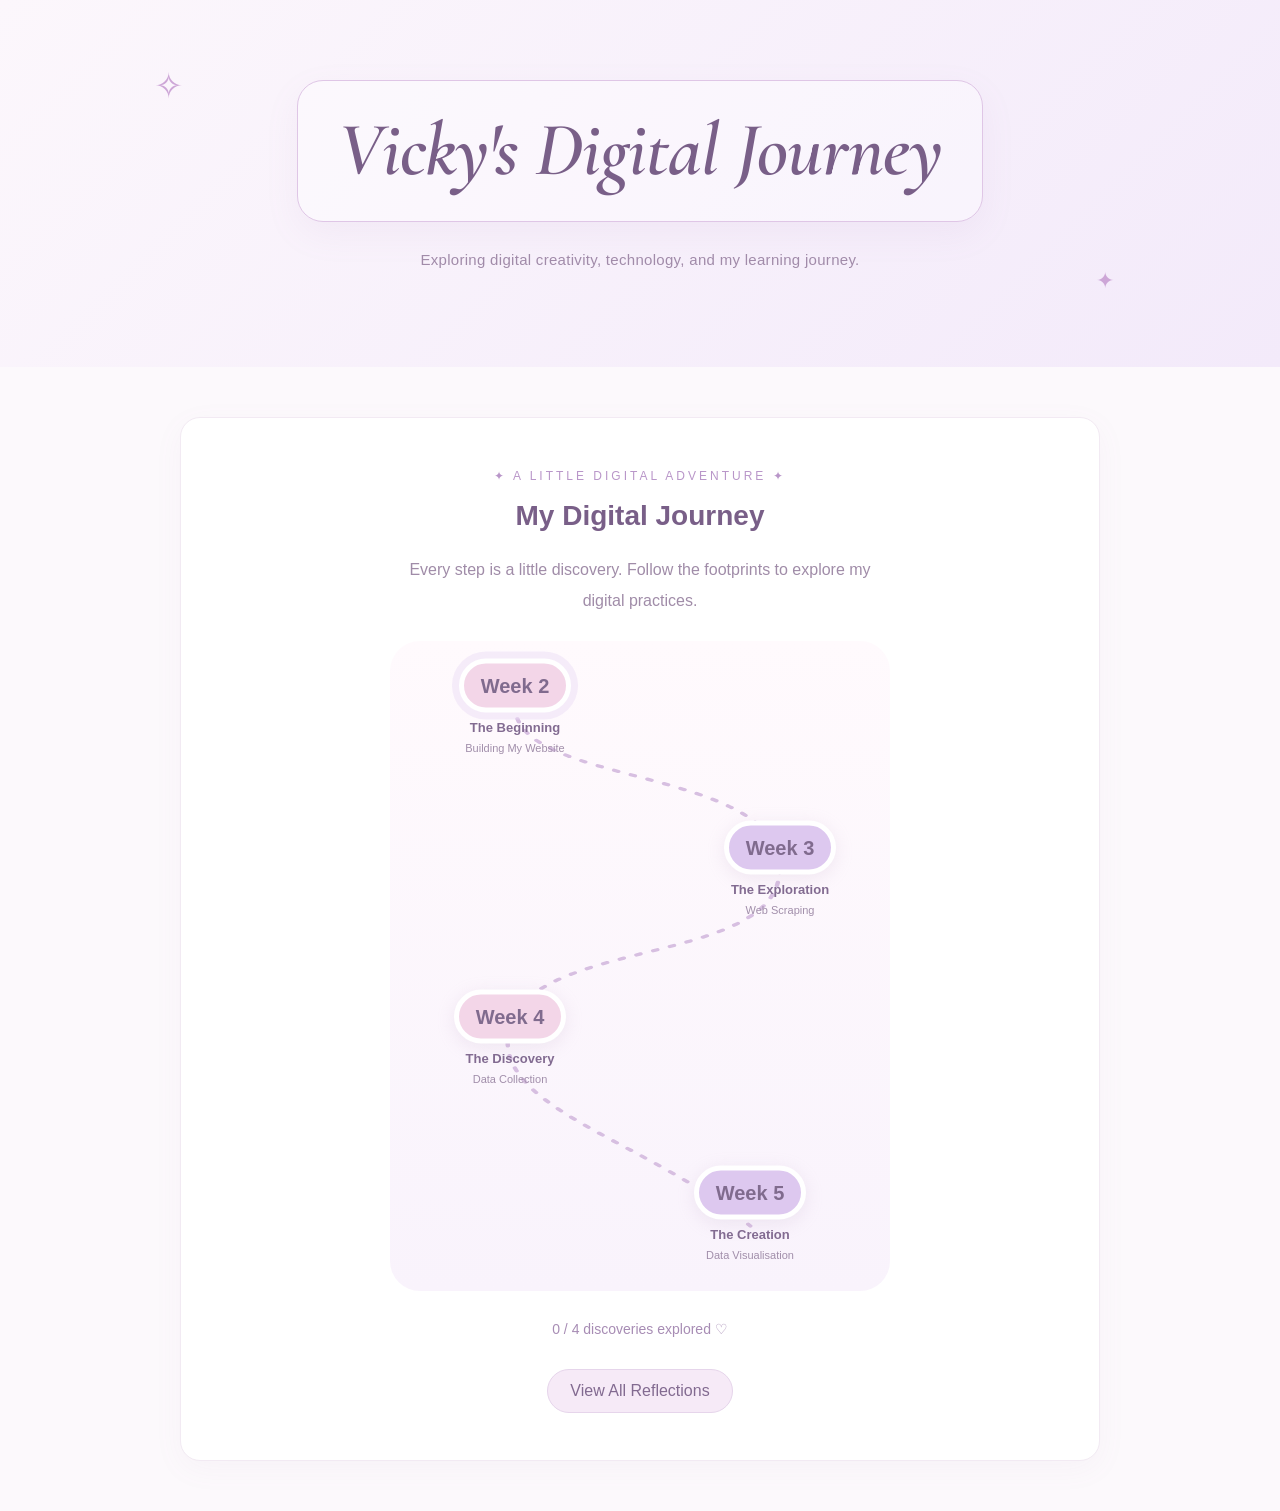
==== commit 0fdcf3e4: "Add weekly reflection pages and reconcile Week 4 with group workbook" ====
--- a/index.html
+++ b/index.html
@@ -1,430 +1,97 @@
-<!DOCTYPE html>
-<html lang="en">
-<head>
-    <meta charset="UTF-8">
-    <meta name="viewport" content="width=device-width, initial-scale=1.0">
-    
-<title>Vicky's Digital Journey</title>
-
-<link rel="preconnect" href="https://fonts.googleapis.com">
-<link rel="preconnect" href="https://fonts.gstatic.com" crossorigin>
-<link href="https://fonts.googleapis.com/css2?family=Cormorant+Garamond:ital,wght@0,500;0,600;1,500;1,600&display=swap" rel="stylesheet">
-
-<link rel="stylesheet" href="style.css">
-
-</head>
-<body>
-
-
-<header>
-    <h1>Vicky's Digital Journey</h1>
-    <p>Exploring digital creativity, technology, and my learning journey.</p>
-
-    <!-- Minimal animated stars -->
-    <span class="hero-sparkle sparkle-one" aria-hidden="true">✧</span>
-    <span class="hero-sparkle sparkle-two" aria-hidden="true">✦</span>
-    <span class="hero-sparkle sparkle-three" aria-hidden="true">✧</span>
-
-    <!-- Minimal line-art rose -->
-    <svg class="hero-rose" viewBox="0 0 100 110" width="55" height="60"
-         style="position:absolute !important; width:55px !important; height:60px !important; right:8%; bottom:12%;"         fill="none" stroke="currentColor"
-         stroke-width="1.4" stroke-linecap="round"
-         stroke-linejoin="round" aria-hidden="true">
-        <path d="M48 45 C28 42 27 21 45 15 C58 8 75 21 69 37 C65 51 43 55 35 40 C27 27 41 17 53 23 C65 29 58 43 47 39 C40 36 43 29 49 29 C55 29 55 35 51 36"/>
-        <path d="M35 39 C22 33 19 46 32 53 C45 63 69 56 76 43 C83 31 75 23 69 24"/>
-        <path d="M52 56 C54 73 48 90 38 105"/>
-        <path d="M51 73 C32 61 21 69 20 79 C32 83 44 81 51 73"/>
-        <path d="M49 85 C64 72 77 76 82 85 C69 91 57 91 49 85"/>
-    </svg>
-</header>
-
-    
-<main>
-  
-<section id="digital-practices" class="journey-home">
-  <p class="journey-label">✦ A LITTLE DIGITAL ADVENTURE ✦</p>
-
-  <h2>My Digital Journey</h2>
-  <p class="journey-intro">
-    Every step is a little discovery.
-    Follow the footprints to explore my digital practices.
-  </p>
-
-  <div class="journey-map">
-    <svg class="journey-path" viewBox="0 0 340 600"
-         preserveAspectRatio="none" aria-hidden="true">
-      <path d="M85 60
-         C85 135 265 115 265 210
-         S80 270 80 370
-         C80 435 180 465 245 540" />
-    </svg>
-
-    <button class="map-stop stop-1" data-week="2">
-      <span class="stop-circle">Week 2</span>
-      <strong>The Beginning</strong>
-      <small>Building My Website</small>
-    </button>
-
-    <button class="map-stop stop-2" data-week="3">
-      <span class="stop-circle">Week 3</span>     
-      <strong>The Exploration</strong>
-      <small>Web Scraping</small>
-    </button>
-
-    <button class="map-stop stop-3" data-week="4">
-      <span class="stop-circle">Week 4</span>
-      <strong>The Discovery</strong>
-      <small>Data Collection</small>
-    </button>
-
-    <button class="map-stop stop-4" data-week="5">
-      <span class="stop-circle">Week 5</span>
-      <strong>The Creation</strong>
-      <small>Data Visualisation</small>
-    </button>
-  </div>
-
-  <p id="journey-progress" class="journey-progress">
-    Your journey begins here ♡
-  </p>
-
-  <button id="view-all" class="view-all">
-    View All Reflections
-  </button>
-</section>
-
-  <section id="week2">
-    <h2>Week 2: Building My Website</h2>
-   
-<p>
-  In Week 2, I learned how to create a personal website
-  using GitHub Pages. As someone with limited experience
-  in HTML and CSS, I initially found the process
-  challenging but also interesting.
-</p>
-
-<p>
-  During the workshop, I used the template provided
-  by the tutor and began customising it. I changed
-  the website title, edited the introductory text
-  and experimented with colours and fonts to make
-  the website more personal. I also learned how HTML
-  structures the content of a webpage, while CSS
-  controls its visual appearance.
-</p>
-
-<p>
-  One challenge I encountered was understanding how
-  different parts of the HTML code worked together.
-  Small mistakes in the code sometimes caused
-  unexpected changes to the layout. I had to check
-  the structure carefully and make adjustments
-  to solve these problems.
-</p>
-
-<p>
-  This experience helped me realise that website
-  development involves more than visual design.
-  The organisation of information, code structure
-  and accessibility are also important. I began
-  to see my website not simply as a personal page,
-  but as a space where I could document and
-  communicate my learning process.
-</p>
-
-<p>
-  In the future, I would like to improve the navigation
-  and layout of my website and develop a clearer
-  structure for presenting my weekly workshop
-  reflections.
-</p>
-  </section>
-
-<section id="week3">
-  <h2>Week 3: Web Scraping</h2>
-
-  <h3>Exploring BBC iPlayer with Web Scraper</h3>
-
-  <p>
-    In Week 3, I explored web scraping using the
-    Web Scraper extension in Google Chrome.
-    I used BBC iPlayer as an example to understand
-    how information from a website can be collected
-    and organised into structured data.
-  </p>
-
-  <p>
-    During the workshop, I created a sitemap and
-    experimented with different selectors to
-    extract programme titles. I learned how
-    parent selectors and child selectors work
-    together to identify information on a webpage.
-    I also used the Data Preview function to
-    check whether the selected information
-    could be extracted correctly.
-  </p>
-
-  <p>
-    One of the main challenges was selecting
-    the correct HTML elements. At first,
-    some selectors returned empty results,
-    while others collected unrelated text.
-    After several adjustments, I was able
-    to preview programme information from
-    different sections of BBC iPlayer.
-  </p>
-
-  <p>
-    However, when I attempted to run the full
-    scraping process, the browser opened a
-    new page but no scraped data was saved.
-    This showed me that a successful data
-    preview does not necessarily mean that
-    an automated scraping task will work.
-    Dynamic website content and selector
-    configuration can affect the results.
-  </p>
-
-  <p>
-    This experience helped me understand that
-    web scraping requires testing, patience
-    and careful evaluation of data quality.
-    In future, I would like to improve my
-    understanding of CSS selectors and
-    learn how to troubleshoot scraping errors
-    more systematically.
-  </p>
-
-  <h3>Evidence of My Web Scraping Practice</h3>
-
-  <p>
-    The screenshot below shows the Data Preview
-    function displaying programme information
-    collected from BBC iPlayer during my practice.
-  </p>
-
- <img src="bbc-scraping.png"
-     alt="BBC iPlayer web scraping data preview"
-     width="800">
-</section>
-  <section id="week4">
-    <h2>Week 4: Data Collection</h2>
-   
-<p>
-  In Week 4, our group investigated how Arts and Humanities
-  (AHC) students and students from other disciplines
-  experience using generative AI. We collected online
-  opinions from platforms such as Reddit, Threads,
-  Rednote and university-related websites.
-</p>
-
-<p>
-  We organised 19 records into a spreadsheet and
-  classified them according to academic discipline.
-  Four records were identified as AHC, two as non-AHC,
-  and the remaining 13 were classified as unknown.
-</p>
-
-<p>
-  The main challenge was that many online users did
-  not disclose their academic backgrounds. This made
-  it difficult to compare the experiences of the two
-  groups reliably. I realised that publicly available
-  information does not always provide the details
-  needed to answer a specific research question.
-</p>
-
-<p>
-  Creating a pie chart helped me visualise this
-  limitation. The large proportion of unknown records
-  showed that our dataset could not support strong
-  conclusions about disciplinary differences.
-  I also became more aware that online opinions may
-  not represent the wider student population.
-</p>
-
-<p>
-  This workshop changed how I think about data
-  collection. I learned that data quality and relevance
-  are more important than simply collecting more
-  records. In future research, I would establish clearer
-  selection criteria and consider how different
-  platforms influence the information available.
-</p>
-      
-<h3>Data Visualisation</h3>
-
-<img
-  src="饼png.png"
-  alt="Pie chart showing the disciplinary background of collected records"
-  style="width: 550px; max-width: 100%; height: auto;"
->
-
-<p>
-  Among the 19 collected records,
-  4 were classified as AHC,
-  2 as Non-AHC, and 13 as Unknown.
-  This highlights the difficulty of
-  identifying students' academic
-  backgrounds from online sources.
-</p>
-  </section>
-
-  <section id="week5">
-    <h2>Week 5: Data Visualisation</h2>
-   
-<p>
-  In Week 5, I practised web scraping using BBC iPlayer
-  and the Web Scraper browser extension. This was a new
-  experience for me because I had limited knowledge
-  of web scraping before this workshop.
-</p>
-
-<p>
-  During the activity, I learned how to collect programme
-  information from a website and organise it into a
-  spreadsheet. I then selected three categories and used
-  WPS Spreadsheets to create a bar chart comparing the
-  number of programmes in each category.
-</p>
-
-<p>
-  One challenge was understanding how to organise the
-  collected data into meaningful categories. I realised
-  that collecting information is only the first step.
-  The way data is selected, classified and visualised
-  also influences how people understand it.
-</p>
-
-<p>
-  My chart shows three selected programmes in Crime
-  Scene International, three in Drama and two in
-  Documentaries. However, this small sample does not
-  represent the full BBC iPlayer catalogue. This made
-  me reflect on how visualisations can appear objective
-  while still depending on the researcher's choices.
-</p>
-
-<p>
-  This workshop helped me understand both the usefulness
-  and limitations of web scraping and data visualisation.
-  In future, I would like to collect a larger dataset
-  and establish more consistent criteria for selecting
-  and classifying programmes.
-</p>
-
-      
-<h3>BBC iPlayer Data Visualisation</h3>
-
-<img
-    src="bbc-chart.png"
-    alt="Bar chart of selected BBC iPlayer programmes"
->
-
-<p>
-    This chart shows the number of programmes
-    in three selected BBC iPlayer categories.
-    Crime Scene International and Drama each
-    had three programmes, while Documentaries
-    had two. The data was collected during
-    my web scraping practice.
-</p>
-  </section>
-</main>
-
-
-<script>
-document.addEventListener("DOMContentLoaded", () => {
-    const weeks = [2, 3, 4, 5];
-    const stops = document.querySelectorAll(".map-stop");
-    const progress = document.getElementById("journey-progress");
-
-    let visited = new Set();
-
-    try {
-        const saved = JSON.parse(
-            localStorage.getItem("vicky-journey") || "[]"
-        );
-        visited = new Set(saved.filter(w => weeks.includes(w)));
-    } catch (error) {
-        visited = new Set();
-    }
-
-    function updateMap() {
-        stops.forEach(stop => {
-            const week = Number(stop.dataset.week);
-            stop.classList.toggle("completed", visited.has(week));
-            stop.classList.toggle(
-                "current",
-                !visited.has(week) &&
-                week === weeks.find(w => !visited.has(w))
-            );
-            stop.setAttribute(
-                "aria-label",
-                `Explore Week ${week}`
-            );
-        });
-
-        progress.textContent =
-            visited.size === 4
-            ? "Journey completed! ✦"
-            : `${visited.size} / 4 discoveries explored ♡`;
-    }
-
-    function explore(week) {
-        visited.add(week);
-
-        try {
-            localStorage.setItem(
-                "vicky-journey",
-                JSON.stringify([...visited])
-            );
-        } catch (error) {
-            // Continue without saved progress.
-        }
-
-        updateMap();
-        document.getElementById(`week${week}`)
-            ?.scrollIntoView({ behavior: "smooth" });
-    }
-
-    stops.forEach(stop => {
-        stop.addEventListener("click", () => {
-            explore(Number(stop.dataset.week));
-        });
-    });
-
-    weeks.forEach((week, index) => {
-        const section = document.getElementById(`week${week}`);
-        if (!section) return;
-
-        const button = document.createElement("button");
-        button.className = "next-step";
-
-        if (index < weeks.length - 1) {
-            button.textContent = "Next Step →";
-            button.addEventListener("click", () => {
-                explore(weeks[index + 1]);
-            });
-        } else {
-            button.textContent = "Back to Journey Map ♡";
-            button.addEventListener("click", () => {
-                document.getElementById("digital-practices")
-                    ?.scrollIntoView({ behavior: "smooth" });
-            });
-        }
-
-        section.appendChild(button);
-    });
-
-    document.getElementById("view-all")
-        ?.addEventListener("click", () => {
-            document.getElementById("week2")
-                ?.scrollIntoView({ behavior: "smooth" });
-        });
-
-    updateMap();
-});
-</script>
-/body>
-</html>
+<!DOCTYPE html>
+<html lang="en">
+<head>
+    <meta charset="UTF-8">
+    <meta name="viewport" content="width=device-width, initial-scale=1.0">
+    
+<title>Vicky's Digital Journey</title>
+
+<link rel="preconnect" href="https://fonts.googleapis.com">
+<link rel="preconnect" href="https://fonts.gstatic.com" crossorigin>
+<link href="https://fonts.googleapis.com/css2?family=Cormorant+Garamond:ital,wght@0,500;0,600;1,500;1,600&display=swap" rel="stylesheet">
+
+<link rel="stylesheet" href="style.css?v=3">
+
+</head>
+<body>
+
+
+<header>
+    <h1>Vicky's Digital Journey</h1>
+    <p>Exploring digital creativity, technology, and my learning journey.</p>
+
+    <!-- Minimal animated stars -->
+    <span class="hero-sparkle sparkle-one" aria-hidden="true">✧</span>
+    <span class="hero-sparkle sparkle-two" aria-hidden="true">✦</span>
+    <span class="hero-sparkle sparkle-three" aria-hidden="true">✧</span>
+
+    <!-- Minimal line-art rose -->
+    <svg class="hero-rose" viewBox="0 0 100 110" width="55" height="60"
+         style="position:absolute !important; width:55px !important; height:60px !important; right:8%; bottom:12%;"         fill="none" stroke="currentColor"
+         stroke-width="1.4" stroke-linecap="round"
+         stroke-linejoin="round" aria-hidden="true">
+        <path d="M48 45 C28 42 27 21 45 15 C58 8 75 21 69 37 C65 51 43 55 35 40 C27 27 41 17 53 23 C65 29 58 43 47 39 C40 36 43 29 49 29 C55 29 55 35 51 36"/>
+        <path d="M35 39 C22 33 19 46 32 53 C45 63 69 56 76 43 C83 31 75 23 69 24"/>
+        <path d="M52 56 C54 73 48 90 38 105"/>
+        <path d="M51 73 C32 61 21 69 20 79 C32 83 44 81 51 73"/>
+        <path d="M49 85 C64 72 77 76 82 85 C69 91 57 91 49 85"/>
+    </svg>
+</header>
+
+    
+<main>
+<section id="digital-practices" class="journey-home">
+  <p class="journey-label">✦ A LITTLE DIGITAL ADVENTURE ✦</p>
+
+  <h2>My Digital Journey</h2>
+  <p class="journey-intro">
+    Every step is a little discovery.
+    Follow the footprints to explore my digital practices.
+  </p>
+
+  <div class="journey-map">
+    <svg class="journey-path" viewBox="0 0 340 600"
+         preserveAspectRatio="none" aria-hidden="true">
+      <path d="M85 60
+         C85 135 265 115 265 210
+         S80 270 80 370
+         C80 435 180 465 245 540" />
+    </svg>
+
+    <a class="map-stop stop-1" data-week="2" href="week2.html">
+      <span class="stop-circle">Week 2</span>
+      <strong>The Beginning</strong>
+      <small>Building My Website</small>
+    </a>
+
+    <a class="map-stop stop-2" data-week="3" href="week3.html">
+      <span class="stop-circle">Week 3</span>     
+      <strong>The Exploration</strong>
+      <small>Web Scraping</small>
+    </a>
+
+    <a class="map-stop stop-3" data-week="4" href="week4.html">
+      <span class="stop-circle">Week 4</span>
+      <strong>The Discovery</strong>
+      <small>Data Collection</small>
+    </a>
+
+    <a class="map-stop stop-4" data-week="5" href="week5.html">
+      <span class="stop-circle">Week 5</span>
+      <strong>The Creation</strong>
+      <small>Data Visualisation</small>
+    </a>
+  </div>
+
+  <p id="journey-progress" class="journey-progress">
+    Your journey begins here ♡
+  </p>
+
+  <a id="view-all" class="view-all" href="reflections.html">
+    View All Reflections
+  </a>
+</section>
+</main>
+<script src="journey.js?v=2"></script>
+</body>
+</html>
--- a/style.css
+++ b/style.css
@@ -1,568 +1,601 @@
-
-/* Vicky's Digital Journey */
-
-:root {
-    --background: #fcf9fc;
-    --white: #ffffff;
-    --pink: #f5ddea;
-    --lavender: #e6daf5;
-    --purple: #aa8abd;
-    --text: #66576e;
-    --muted: #9e8da6;
-}
-
-* {
-    box-sizing: border-box;
-}
-
-html {
-    scroll-behavior: smooth;
-}
-
-body {
-    margin: 0;
-    font-family: Arial, sans-serif;
-    background: var(--background);
-    color: var(--text);
-}
-
-/* Header */
-
-header {
-    background: linear-gradient(
-        135deg,
-        #faf0f7,
-        #f0eafa
-    );
-    color: var(--text);
-    text-align: center;
-    padding: 75px 20px 65px;
-}
-
-header h1 {
-    font-size: clamp(32px, 5vw, 52px);
-    font-weight: 600;
-    letter-spacing: 1px;
-    margin: 0 0 18px;
-}
-
-header p {
-    color: var(--muted);
-    font-size: 16px;
-    line-height: 1.7;
-}
-
-/* Navigation */
-
-nav {
-    background: #ffffff;
-    text-align: center;
-    padding: 20px;
-    border-bottom: 1px solid #f1e7f2;
-}
-
-nav a {
-    color: #9475a5;
-    text-decoration: none;
-    margin: 0 15px;
-    font-size: 14px;
-    transition: color 0.3s;
-}
-
-nav a:hover {
-    color: #d28cb7;
-}
-
-/* Main content */
-
-main {
-    max-width: 960px;
-    margin: 50px auto;
-    padding: 0 20px;
-}
-
-main section,
-.card {
-    background: var(--white);
-    padding: 35px;
-    margin-bottom: 30px;
-    border-radius: 20px;
-    border: 1px solid #f2eaf3;
-    box-shadow: 0 8px 30px rgba(150, 120, 160, 0.05);
-}
-
-/* Headings */
-
-main h2 {
-    color: #795f88;
-    font-size: 28px;
-    margin-top: 0;
-}
-
-main h3 {
-    color: #b38bbf;
-    font-size: 21px;
-}
-
-/* Text */
-
-main p {
-    font-size: 16px;
-    line-height: 1.9;
-}
-
-main a {
-    color: #a37cb6;
-}
-
-main a:hover {
-    color: #d28cb7;
-}
-
-/* Images and charts */
-
-main img {
-    display: block;
-    max-width: 100%;
-    height: auto;
-    margin: 25px auto;
-    border-radius: 12px;
-}
-
-/* Footer */
-
-footer {
-    text-align: center;
-    padding: 35px 20px;
-    background: #f5edf7;
-    color: var(--muted);
-    font-size: 13px;
-}
-
-/* Mobile */
-
-@media (max-width: 600px) {
-    header {
-        padding: 55px 20px;
-    }
-
-    main {
-        margin: 25px auto;
-    }
-
-    main section,
-    .card {
-        padding: 22px;
-    }
-
-    nav a {
-        display: inline-block;
-        margin: 7px;
-    }
-}
-
-
-/* Dreamy journey map */
-
-.journey-home {
-    text-align: center;
-    overflow: hidden;
-}
-
-.journey-label {
-    font-size: 12px !important;
-    letter-spacing: 3px;
-    color: #b996c9;
-}
-
-.journey-intro {
-    max-width: 500px;
-    margin: 0 auto;
-    color: #a08ca8;
-}
-
-.journey-map {
-    position: relative;
-    width: min(100%, 500px);
-    height: 650px;
-    margin: 25px auto;
-    background: linear-gradient(
-        180deg, #fffafd, #f9f3fc
-    );
-    border-radius: 30px;
-}
-
-.journey-map .stop-circle {
-    width: 112px;
-    height: 54px;
-    min-width: 112px;
-    min-height: 54px;
-    box-sizing: border-box;
-    border-radius: 999px;
-
-    display: flex;
-    align-items: center;
-    justify-content: center;
-
-    font-family: Arial, sans-serif;
-    font-size: 20px !important;
-    font-weight: 400 !important;
-    font-style: normal;
-    line-height: 1;
-    white-space: nowrap;
-
-    color: #806b8e;
-}
-
-.journey-map .stop-1 .stop-circle,
-.journey-map .stop-3 .stop-circle {
-    background: #f3d6e8;
-}
-
-.journey-map .stop-2 .stop-circle,
-.journey-map .stop-4 .stop-circle {
-    background: #ddc8ef;
-}
-.journey-path path {
-    fill: none;
-    stroke: #d7bfe1;
-    stroke-width: 3;
-    stroke-linecap: round;
-    stroke-dasharray: 3 9;
-}
-
-.map-stop {
-    position: absolute;
-    transform: translate(-50%, -50%);
-    border: none;
-    background: transparent;
-    cursor: pointer;
-    display: flex;
-    align-items: center;
-    flex-direction: column;
-    gap: 7px;
-    width: 160px;
-    color: #826b91;
-    font-family: inherit;
-}
-
-.stop-circle {
-    width: 65px;
-    height: 65px;
-    border-radius: 50%;
-    display: grid;
-    place-items: center;
-    background: #e9dff0;
-    border: 5px solid white;
-    box-shadow: 0 4px 18px #bda5c333;
-    font-size: 21px;
-    transition: all 0.3s ease;
-}
-
-.map-stop strong {
-    font-size: 13px;
-}
-
-.map-stop small {
-    font-size: 11px;
-    color: #a18eaa;
-}
-
-.map-stop:hover .stop-circle,
-.map-stop:focus-visible .stop-circle {
-    transform: scale(1.12);
-}
-
-.map-stop.completed .stop-circle {
-    background: #f4d5e7;
-}
-
-.map-stop.current .stop-circle {
-    background: #d8c2eb;
-    box-shadow: 0 0 0 7px #eadbf477;
-}
-
-.stop-1 { left: 25%; top: 10%; }
-.stop-2 { left: 78%; top: 35%; }
-.stop-3 { left: 24%; top: 61%; }
-.stop-4 { left: 72%; top: 88%; }
-
-.journey-progress {
-    color: #a78cb4;
-    font-size: 14px;
-}
-
-.view-all,
-.next-step {
-    border: 1px solid #e6d5eb;
-    background: #f6eaf7;
-    color: #826a90;
-    padding: 12px 22px;
-    border-radius: 30px;
-    cursor: pointer;
-    font-family: inherit;
-    margin: 12px 0;
-}
-
-.view-all:hover,
-.next-step:hover {
-    background: #ecd9f0;
-}
-
-@media (max-width: 600px) {
-    .journey-map {
-        height: 580px;
-    }
-
-    .map-stop {
-        width: 125px;
-    }
-
-    .map-stop strong {
-        font-size: 12px;
-    }
-
-    .map-stop small {
-        font-size: 10px;
-    }
-}
-
-
-/* Elegant journey title */
-
-header {
-    position: relative;
-    overflow: hidden;
-    padding: 75px 20px;
-}
-
-header h1 {
-    font-family: "Cormorant Garamond", Georgia, serif;
-    font-size: clamp(46px, 7vw, 82px);
-    font-weight: 600;
-    font-style: italic;
-    line-height: 1.05;
-    letter-spacing: -1px;
-    color: #775c86;
-    max-width: 850px;
-    margin: 0 auto 24px;
-}
-
-header p {
-    font-size: 15px;
-    color: #a48da9;
-    letter-spacing: 0.3px;
-}
-
-/* Decorative floating stars */
-
-header::before,
-header::after {
-    content: "✧";
-    position: absolute;
-    color: #cda6d7;
-    pointer-events: none;
-    animation: floatingStar 4s ease-in-out infinite;
-}
-
-header::before {
-    top: 18%;
-    left: 12%;
-    font-size: 35px;
-}
-
-header::after {
-    content: "✦";
-    right: 13%;
-    bottom: 20%;
-    font-size: 22px;
-    animation-delay: 1.8s;
-}
-
-@keyframes floatingStar {
-    0%, 100% {
-        opacity: 0.35;
-        transform: translateY(0) rotate(0deg);
-    }
-
-    50% {
-        opacity: 0.9;
-        transform: translateY(-12px) rotate(12deg);
-    }
-}
-
-@media (prefers-reduced-motion: reduce) {
-    header::before,
-    header::after {
-        animation: none;
-    }
-}
-
-
-/* Minimal INS-style floating title */
-
-header {
-    position: relative;
-    padding: 80px 24px;
-    background: linear-gradient(
-        135deg,
-        #fcf7fc 0%,
-        #f3eafa 100%
-    );
-    overflow: hidden;
-}
-
-header h1 {
-    display: block;
-    width: fit-content;
-    max-width: 100%;
-    margin: 0 auto 20px;
-    padding: 28px 40px;
-
-    font-family: "Cormorant Garamond", Georgia, serif;
-    font-size: clamp(42px, 6vw, 76px);
-    font-style: italic;
-    font-weight: 600;
-    line-height: 1.1;
-    color: #795f88;
-
-    background: rgba(255, 255, 255, 0.35);
-    border: 1px solid #dfc6e6;
-    border-radius: 26px;
-
-    box-shadow: 0 12px 35px rgba(166, 128, 181, 0.08);
-
-    animation: titleFloat 5s ease-in-out infinite;
-}
-
-@keyframes titleFloat {
-    0%, 100% {
-        transform: translateY(0);
-    }
-
-    50% {
-        transform: translateY(-7px);
-    }
-}
-
-header p {
-    color: #a18ba9;
-    font-size: 15px;
-    margin-top: 25px;
-}
-
-@media (prefers-reduced-motion: reduce) {
-    header h1 {
-        animation: none;
-    }
-}
-/* Minimal animated decorations */
-
-header .hero-sparkle {
-    position: absolute;
-    z-index: 2;
-    color: #b894ca;
-    pointer-events: none;
-    opacity: 0;
-    animation: sparkleFade 6s ease-in-out infinite;
-}
-
-.sparkle-one {
-    top: 18%;
-    left: 12%;
-    font-size: 27px;
-    animation-delay: 0s !important;
-}
-
-.sparkle-two {
-    top: 35%;
-    right: 12%;
-    font-size: 17px;
-    animation-delay: 2s !important;
-}
-
-.sparkle-three {
-    bottom: 23%;
-    left: 17%;
-    font-size: 15px;
-    animation-delay: 4s !important;
-}
-
-@keyframes sparkleFade {
-    0%, 100% { opacity: 0; }
-    35%, 55% { opacity: 0.65; }
-}
-
-/* Delicate animated rose */
-
-header .hero-rose {
-    position: absolute;
-    right: 7%;
-    bottom: 12%;
-    width: 65px;
-    height: 72px;
-    color: #b69ac3;
-    opacity: 0;
-    pointer-events: none;
-    transform-origin: bottom center;
-    animation: roseFade 9s ease-in-out infinite;
-}
-
-@keyframes roseFade {
-    0%, 100% {
-        opacity: 0;
-        transform: rotate(-2deg);
-    }
-    40%, 60% {
-        opacity: 0.55;
-        transform: rotate(2deg);
-    }
-}
-
-@media (prefers-reduced-motion: reduce) {
-    header .hero-sparkle,
-    header .hero-rose {
-        animation: none;
-        opacity: 0.4;
-    }
-}
-
-
-/* Keep the decorative rose small */
-header svg.hero-rose {
-    position: absolute !important;
-    width: 55px !important;
-    height: 60px !important;
-    max-width: 55px !important;
-    right: 8% !important;
-    bottom: 12% !important;
-    display: block;
-    pointer-events: none;
-}
-
-/* Week 2–5 oval buttons */
-.journey-map .map-stop .stop-circle {
-    width: 112px !important;
-    height: 54px !important;
-    min-width: 112px !important;
-    min-height: 54px !important;
-    border-radius: 999px !important;
-
-    font-family: Arial, sans-serif !important;
-    font-size: 20px !important;
-    font-weight: 700 !important;
-    font-style: normal !important;
-    white-space: nowrap !important;
-}
-
-/* Pink: Week 2 and Week 4 */
-.journey-map .stop-1 .stop-circle,
-.journey-map .stop-3 .stop-circle {
-    background: #f3d6e8 !important;
-}
-
-/* Purple: Week 3 and Week 5 */
-.journey-map .stop-2 .stop-circle,
-.journey-map .stop-4 .stop-circle {
-    background: #ddc8ef !important;
-}
+
+/* Vicky's Digital Journey */
+
+:root {
+    --background: #fcf9fc;
+    --white: #ffffff;
+    --pink: #f5ddea;
+    --lavender: #e6daf5;
+    --purple: #aa8abd;
+    --text: #66576e;
+    --muted: #9e8da6;
+}
+
+* {
+    box-sizing: border-box;
+}
+
+html {
+    scroll-behavior: smooth;
+}
+
+body {
+    margin: 0;
+    font-family: Arial, sans-serif;
+    background: var(--background);
+    color: var(--text);
+}
+
+/* Header */
+
+header {
+    background: linear-gradient(
+        135deg,
+        #faf0f7,
+        #f0eafa
+    );
+    color: var(--text);
+    text-align: center;
+    padding: 75px 20px 65px;
+}
+
+header h1 {
+    font-size: clamp(32px, 5vw, 52px);
+    font-weight: 600;
+    letter-spacing: 1px;
+    margin: 0 0 18px;
+}
+
+header p {
+    color: var(--muted);
+    font-size: 16px;
+    line-height: 1.7;
+}
+
+/* Navigation */
+
+nav {
+    background: #ffffff;
+    text-align: center;
+    padding: 20px;
+    border-bottom: 1px solid #f1e7f2;
+}
+
+nav a {
+    color: #9475a5;
+    text-decoration: none;
+    margin: 0 15px;
+    font-size: 14px;
+    transition: color 0.3s;
+}
+
+nav a:hover {
+    color: #d28cb7;
+}
+
+/* Main content */
+
+main {
+    max-width: 960px;
+    margin: 50px auto;
+    padding: 0 20px;
+}
+
+main section,
+.card {
+    background: var(--white);
+    padding: 35px;
+    margin-bottom: 30px;
+    border-radius: 20px;
+    border: 1px solid #f2eaf3;
+    box-shadow: 0 8px 30px rgba(150, 120, 160, 0.05);
+}
+
+/* Headings */
+
+main h2 {
+    color: #795f88;
+    font-size: 28px;
+    margin-top: 0;
+}
+
+main h3 {
+    color: #b38bbf;
+    font-size: 21px;
+}
+
+/* Text */
+
+main p {
+    font-size: 16px;
+    line-height: 1.9;
+}
+
+main a {
+    color: #a37cb6;
+}
+
+main a:hover {
+    color: #d28cb7;
+}
+
+/* Images and charts */
+
+main img {
+    display: block;
+    max-width: 100%;
+    height: auto;
+    margin: 25px auto;
+    border-radius: 12px;
+}
+
+/* Footer */
+
+footer {
+    text-align: center;
+    padding: 35px 20px;
+    background: #f5edf7;
+    color: var(--muted);
+    font-size: 13px;
+}
+
+/* Mobile */
+
+@media (max-width: 600px) {
+    header {
+        padding: 55px 20px;
+    }
+
+    main {
+        margin: 25px auto;
+    }
+
+    main section,
+    .card {
+        padding: 22px;
+    }
+
+    nav a {
+        display: inline-block;
+        margin: 7px;
+    }
+}
+
+
+/* Dreamy journey map */
+
+.journey-home {
+    text-align: center;
+    overflow: hidden;
+}
+
+.journey-label {
+    font-size: 12px !important;
+    letter-spacing: 3px;
+    color: #b996c9;
+}
+
+.journey-intro {
+    max-width: 500px;
+    margin: 0 auto;
+    color: #a08ca8;
+}
+
+.journey-map {
+    position: relative;
+    width: min(100%, 500px);
+    height: 650px;
+    margin: 25px auto;
+    background: linear-gradient(
+        180deg, #fffafd, #f9f3fc
+    );
+    border-radius: 30px;
+}
+
+.journey-map .stop-circle {
+    width: 112px;
+    height: 54px;
+    min-width: 112px;
+    min-height: 54px;
+    box-sizing: border-box;
+    border-radius: 999px;
+
+    display: flex;
+    align-items: center;
+    justify-content: center;
+
+    font-family: Arial, sans-serif;
+    font-size: 20px !important;
+    font-weight: 400 !important;
+    font-style: normal;
+    line-height: 1;
+    white-space: nowrap;
+
+    color: #806b8e;
+}
+
+.journey-map .stop-1 .stop-circle,
+.journey-map .stop-3 .stop-circle {
+    background: #f3d6e8;
+}
+
+.journey-map .stop-2 .stop-circle,
+.journey-map .stop-4 .stop-circle {
+    background: #ddc8ef;
+}
+/* Position the dotted path inside the map */
+.journey-map .journey-path {
+    position: absolute;
+    top: 0;
+    left: 0;
+    width: 100%;
+    height: 100%;
+    pointer-events: none;
+}.journey-path path {
+    fill: none;
+    stroke: #d7bfe1;
+    stroke-width: 3;
+    stroke-linecap: round;
+    stroke-dasharray: 3 9;
+}
+
+.map-stop {
+    position: absolute;
+    transform: translate(-50%, -50%);
+    border: none;
+    background: transparent;
+    cursor: pointer;
+    display: flex;
+    align-items: center;
+    flex-direction: column;
+    gap: 7px;
+    width: 160px;
+    color: #826b91;
+    font-family: inherit;
+}
+
+.stop-circle {
+    width: 65px;
+    height: 65px;
+    border-radius: 50%;
+    display: grid;
+    place-items: center;
+    background: #e9dff0;
+    border: 5px solid white;
+    box-shadow: 0 4px 18px #bda5c333;
+    font-size: 21px;
+    transition: all 0.3s ease;
+}
+
+.map-stop strong {
+    font-size: 13px;
+}
+
+.map-stop small {
+    font-size: 11px;
+    color: #a18eaa;
+}
+
+.map-stop:hover .stop-circle,
+.map-stop:focus-visible .stop-circle {
+    transform: scale(1.12);
+}
+
+.map-stop.completed .stop-circle {
+    background: #f4d5e7;
+}
+
+.map-stop.current .stop-circle {
+    background: #d8c2eb;
+    box-shadow: 0 0 0 7px #eadbf477;
+}
+
+.stop-1 { left: 25%; top: 10%; }
+.stop-2 { left: 78%; top: 35%; }
+.stop-3 { left: 24%; top: 61%; }
+.stop-4 { left: 72%; top: 88%; }
+
+.journey-progress {
+    color: #a78cb4;
+    font-size: 14px;
+}
+
+.view-all,
+.next-step {
+    border: 1px solid #e6d5eb;
+    background: #f6eaf7;
+    color: #826a90;
+    padding: 12px 22px;
+    border-radius: 30px;
+    cursor: pointer;
+    font-family: inherit;
+    margin: 12px 0;
+}
+
+.view-all:hover,
+.next-step:hover {
+    background: #ecd9f0;
+}
+
+@media (max-width: 600px) {
+    .journey-map {
+        height: 580px;
+    }
+
+    .map-stop {
+        width: 125px;
+    }
+
+    .map-stop strong {
+        font-size: 12px;
+    }
+
+    .map-stop small {
+        font-size: 10px;
+    }
+}
+
+
+/* Elegant journey title */
+
+header {
+    position: relative;
+    overflow: hidden;
+    padding: 75px 20px;
+}
+
+header h1 {
+    font-family: "Cormorant Garamond", Georgia, serif;
+    font-size: clamp(46px, 7vw, 82px);
+    font-weight: 600;
+    font-style: italic;
+    line-height: 1.05;
+    letter-spacing: -1px;
+    color: #775c86;
+    max-width: 850px;
+    margin: 0 auto 24px;
+}
+
+header p {
+    font-size: 15px;
+    color: #a48da9;
+    letter-spacing: 0.3px;
+}
+
+/* Decorative floating stars */
+
+header::before,
+header::after {
+    content: "✧";
+    position: absolute;
+    color: #cda6d7;
+    pointer-events: none;
+    animation: floatingStar 4s ease-in-out infinite;
+}
+
+header::before {
+    top: 18%;
+    left: 12%;
+    font-size: 35px;
+}
+
+header::after {
+    content: "✦";
+    right: 13%;
+    bottom: 20%;
+    font-size: 22px;
+    animation-delay: 1.8s;
+}
+
+@keyframes floatingStar {
+    0%, 100% {
+        opacity: 0.35;
+        transform: translateY(0) rotate(0deg);
+    }
+
+    50% {
+        opacity: 0.9;
+        transform: translateY(-12px) rotate(12deg);
+    }
+}
+
+@media (prefers-reduced-motion: reduce) {
+    header::before,
+    header::after {
+        animation: none;
+    }
+}
+
+
+/* Minimal INS-style floating title */
+
+header {
+    position: relative;
+    padding: 80px 24px;
+    background: linear-gradient(
+        135deg,
+        #fcf7fc 0%,
+        #f3eafa 100%
+    );
+    overflow: hidden;
+}
+
+header h1 {
+    display: block;
+    width: fit-content;
+    max-width: 100%;
+    margin: 0 auto 20px;
+    padding: 28px 40px;
+
+    font-family: "Cormorant Garamond", Georgia, serif;
+    font-size: clamp(42px, 6vw, 76px);
+    font-style: italic;
+    font-weight: 600;
+    line-height: 1.1;
+    color: #795f88;
+
+    background: rgba(255, 255, 255, 0.35);
+    border: 1px solid #dfc6e6;
+    border-radius: 26px;
+
+    box-shadow: 0 12px 35px rgba(166, 128, 181, 0.08);
+
+    animation: titleFloat 5s ease-in-out infinite;
+}
+
+@keyframes titleFloat {
+    0%, 100% {
+        transform: translateY(0);
+    }
+
+    50% {
+        transform: translateY(-7px);
+    }
+}
+
+header p {
+    color: #a18ba9;
+    font-size: 15px;
+    margin-top: 25px;
+}
+
+@media (prefers-reduced-motion: reduce) {
+    header h1 {
+        animation: none;
+    }
+}
+/* Minimal animated decorations */
+
+header .hero-sparkle {
+    position: absolute;
+    z-index: 2;
+    color: #b894ca;
+    pointer-events: none;
+    opacity: 0;
+    animation: sparkleFade 6s ease-in-out infinite;
+}
+
+.sparkle-one {
+    top: 18%;
+    left: 12%;
+    font-size: 27px;
+    animation-delay: 0s !important;
+}
+
+.sparkle-two {
+    top: 35%;
+    right: 12%;
+    font-size: 17px;
+    animation-delay: 2s !important;
+}
+
+.sparkle-three {
+    bottom: 23%;
+    left: 17%;
+    font-size: 15px;
+    animation-delay: 4s !important;
+}
+
+@keyframes sparkleFade {
+    0%, 100% { opacity: 0; }
+    35%, 55% { opacity: 0.65; }
+}
+
+/* Delicate animated rose */
+
+header .hero-rose {
+    position: absolute;
+    right: 7%;
+    bottom: 12%;
+    width: 65px;
+    height: 72px;
+    color: #b69ac3;
+    opacity: 0;
+    pointer-events: none;
+    transform-origin: bottom center;
+    animation: roseFade 9s ease-in-out infinite;
+}
+
+@keyframes roseFade {
+    0%, 100% {
+        opacity: 0;
+        transform: rotate(-2deg);
+    }
+    40%, 60% {
+        opacity: 0.55;
+        transform: rotate(2deg);
+    }
+}
+
+@media (prefers-reduced-motion: reduce) {
+    header .hero-sparkle,
+    header .hero-rose {
+        animation: none;
+        opacity: 0.4;
+    }
+}
+
+
+/* Keep the decorative rose small */
+header svg.hero-rose {
+    position: absolute !important;
+    width: 55px !important;
+    height: 60px !important;
+    max-width: 55px !important;
+    right: 8% !important;
+    bottom: 12% !important;
+    display: block;
+    pointer-events: none;
+}
+
+/* Week 2–5 oval buttons */
+.journey-map .map-stop .stop-circle {
+    width: 112px !important;
+    height: 54px !important;
+    min-width: 112px !important;
+    min-height: 54px !important;
+    border-radius: 999px !important;
+
+    font-family: Arial, sans-serif !important;
+    font-size: 20px !important;
+    font-weight: 700 !important;
+    font-style: normal !important;
+    white-space: nowrap !important;
+}
+
+/* Pink: Week 2 and Week 4 */
+.journey-map .stop-1 .stop-circle,
+.journey-map .stop-3 .stop-circle {
+    background: #f3d6e8 !important;
+}
+
+/* Purple: Week 3 and Week 5 */
+.journey-map .stop-2 .stop-circle,
+.journey-map .stop-4 .stop-circle {
+    background: #ddc8ef !important;
+}
+
+/* Navigation links retain the original button appearance. */
+a.map-stop { text-decoration: none; }
+a.view-all, a.next-step { display: inline-block; text-decoration: none; }
+nav a[aria-current="page"] { font-weight: bold; text-decoration: underline; }
+a:focus-visible { outline: 2px solid #795f88; outline-offset: 5px; }
+
+/* Week 4 record summary, using the existing pink and purple palette. */
+.record-summary { margin: 28px 0; padding: 24px; background: #fcf7fc; border: 1px solid #e6d5eb; border-radius: 20px; }
+.record-summary figcaption { color: #795f88; font-weight: 600; line-height: 1.6; }
+.record-bar { display: flex; height: 26px; border-radius: 999px; overflow: hidden; margin: 20px 0; }
+.bar-ahc { flex: 4; background: #d39abd; }
+.bar-non-ahc { flex: 4; background: #a88abd; }
+.bar-unknown { flex: 11; background: #ded5e5; }
+.record-table { width: 100%; border-collapse: collapse; font-size: 14px; }
+.record-table caption { text-align: left; line-height: 1.6; margin-bottom: 12px; font-size: 12px; }
+.record-table th, .record-table td { padding: 12px 5px; border-bottom: 1px solid #e6d5eb; text-align: right; }
+.record-table th:first-child { text-align: left; }
+.record-table tbody th { font-weight: 400; }
+.record-key { display: inline-block; width: 10px; height: 10px; border-radius: 50%; margin-right: 8px; }
+.key-ahc { background: #d39abd; }
+.key-non-ahc { background: #a88abd; }
+.key-unknown { background: #ded5e5; }
+main .source-note { font-size: 13px; line-height: 1.7; margin-bottom: 0; overflow-wrap: anywhere; }
+@media (max-width: 600px) { .record-summary { padding: 16px; } }
